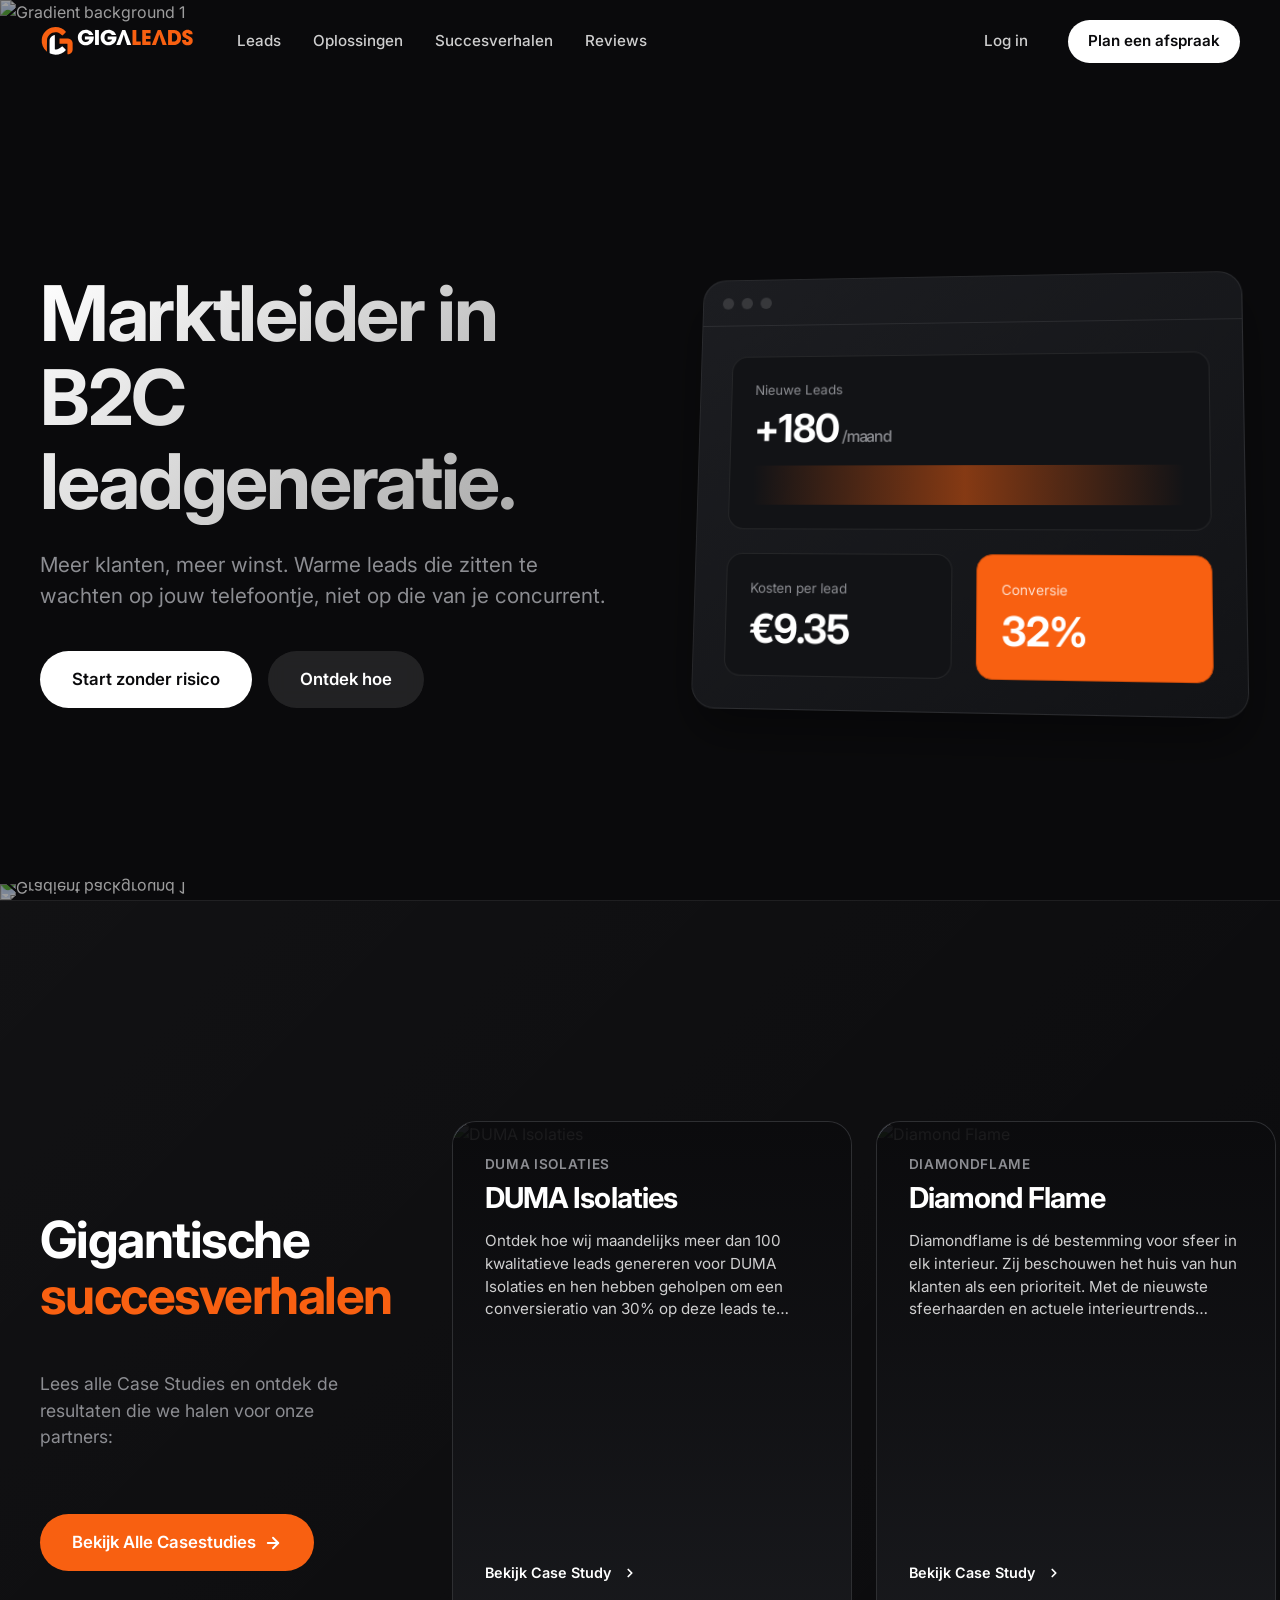
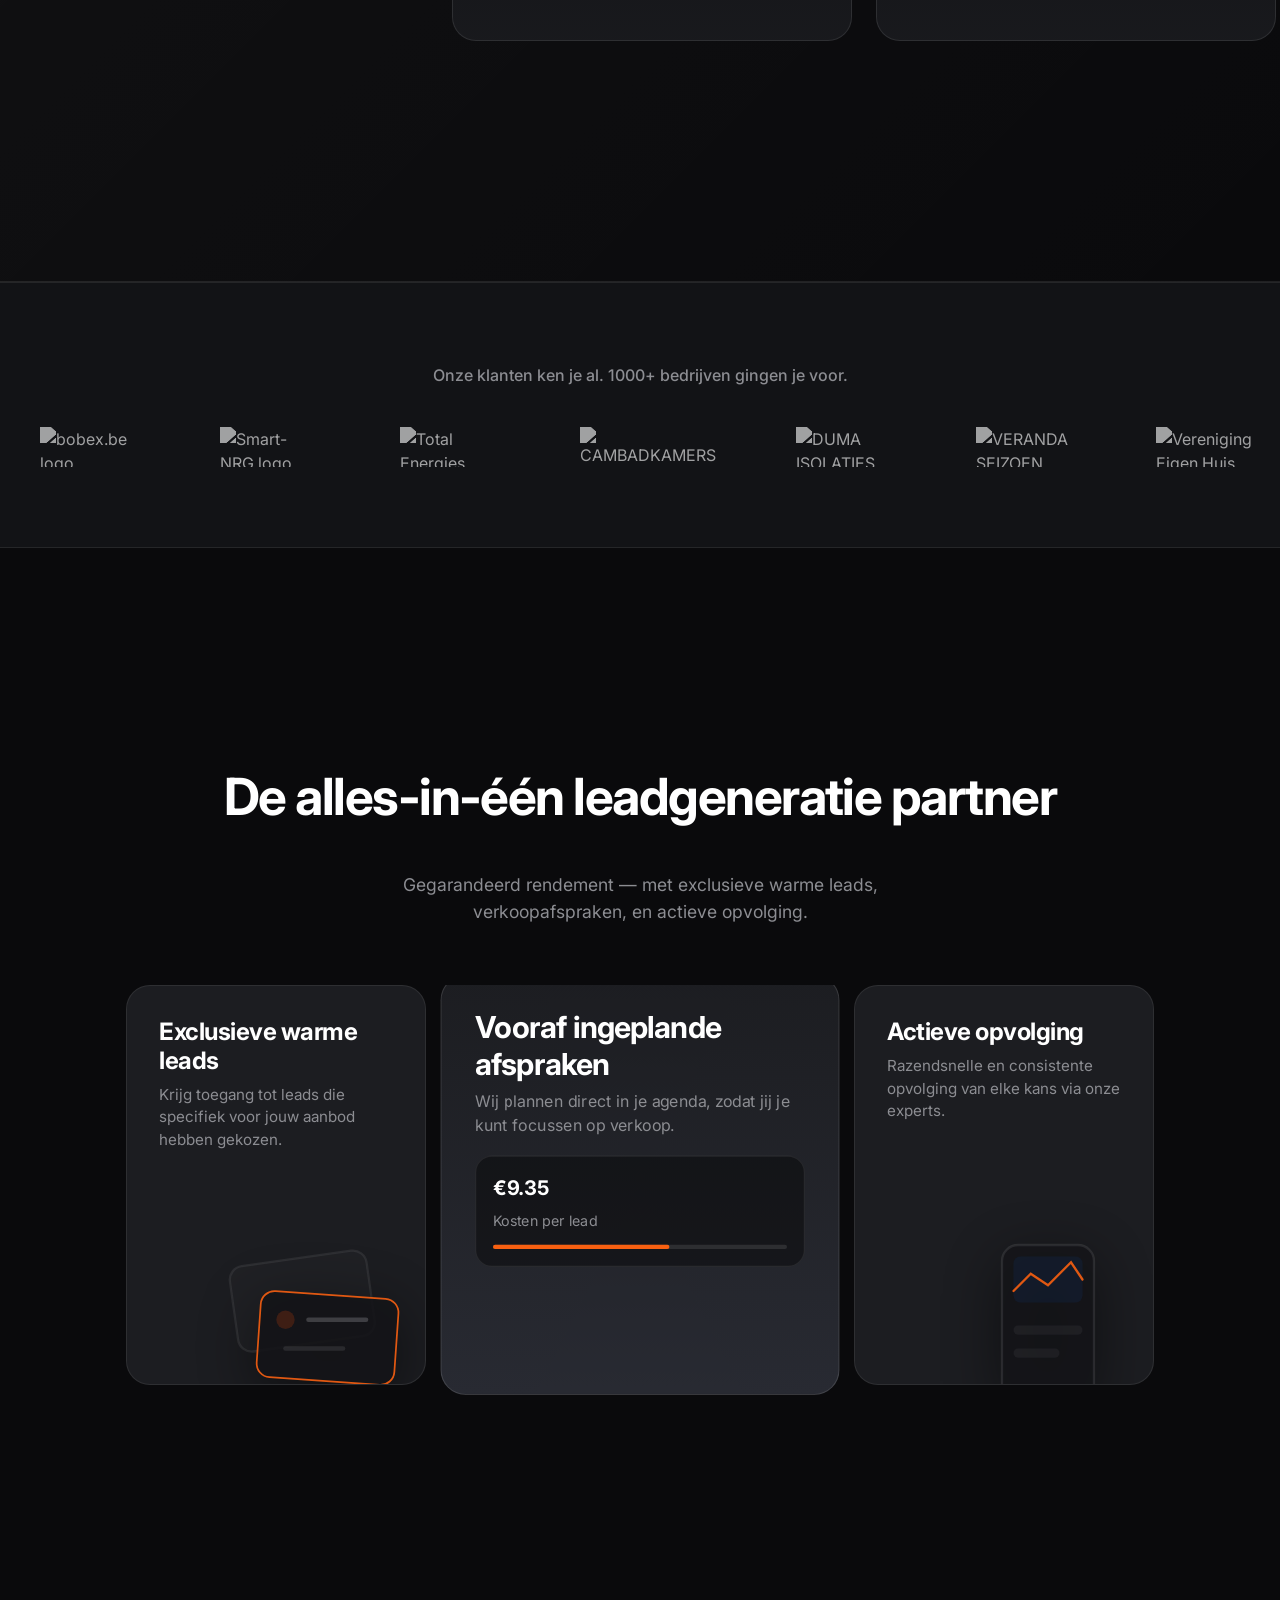
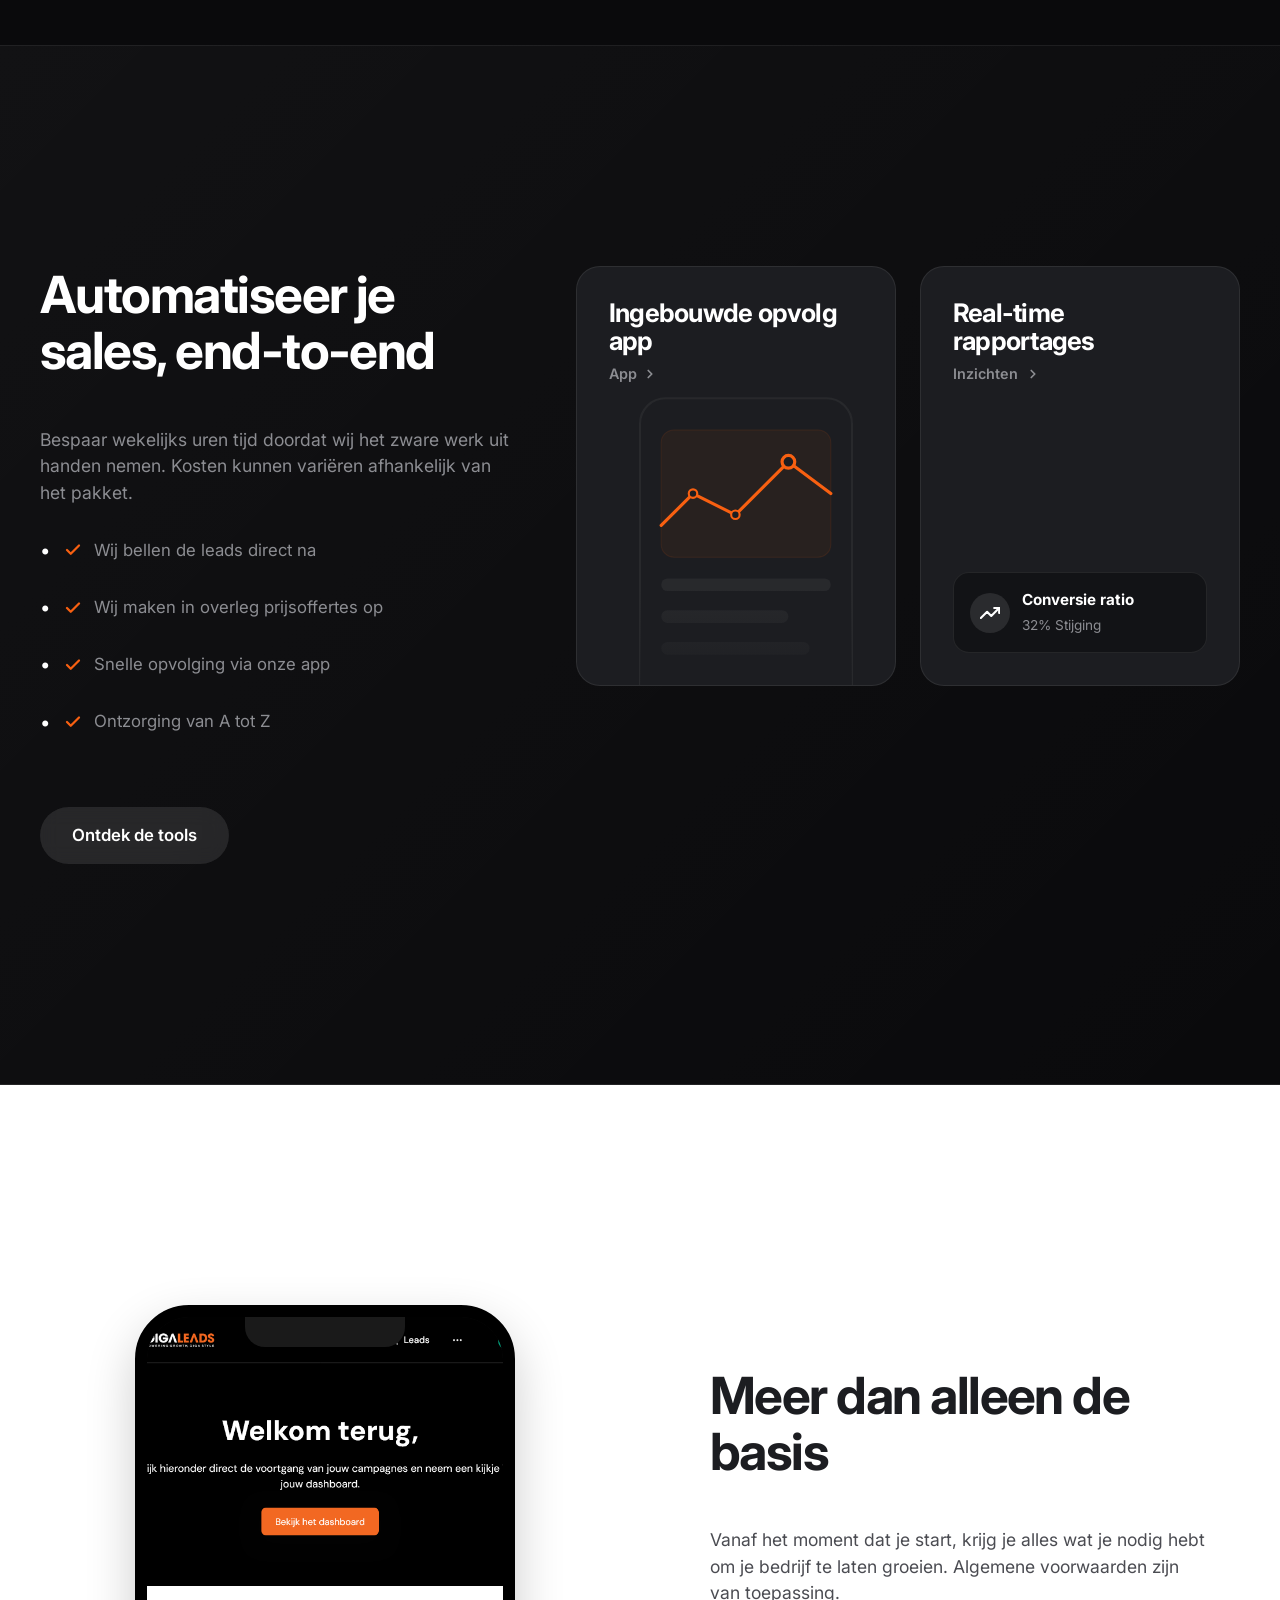
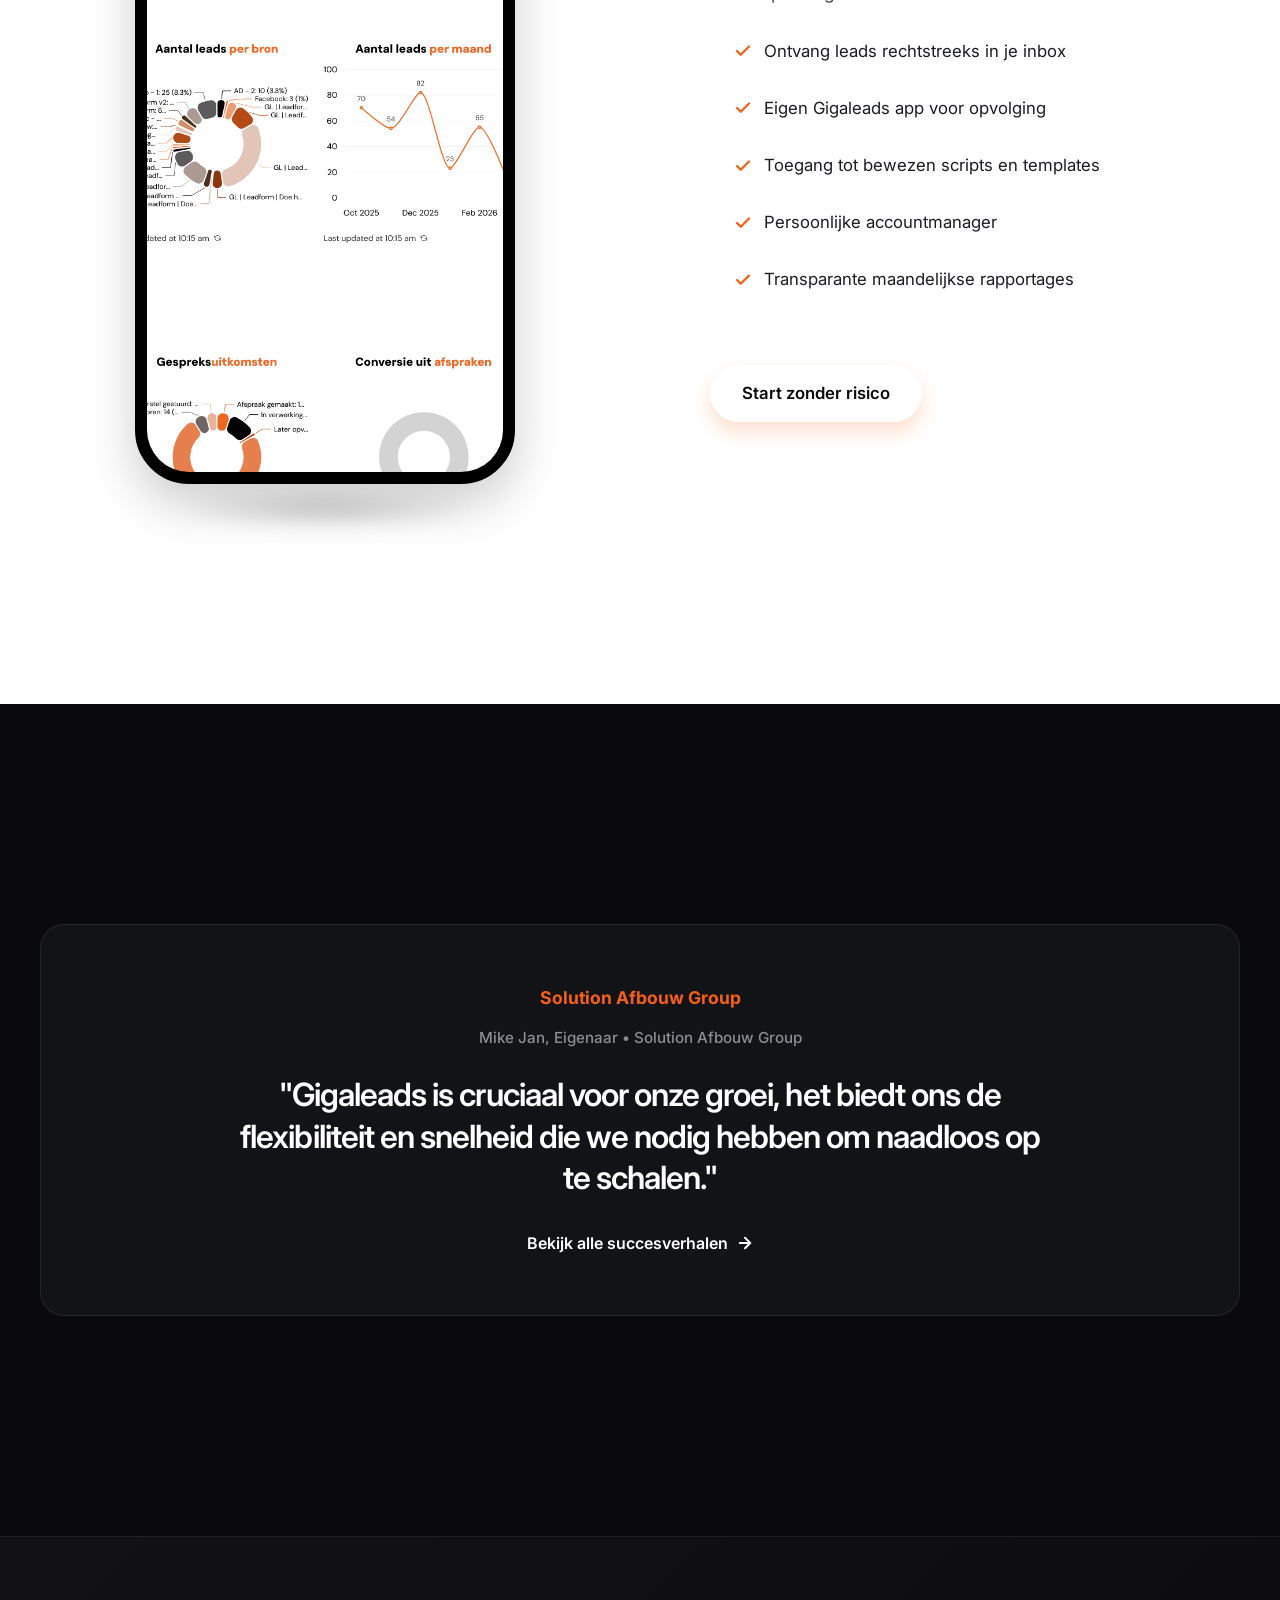
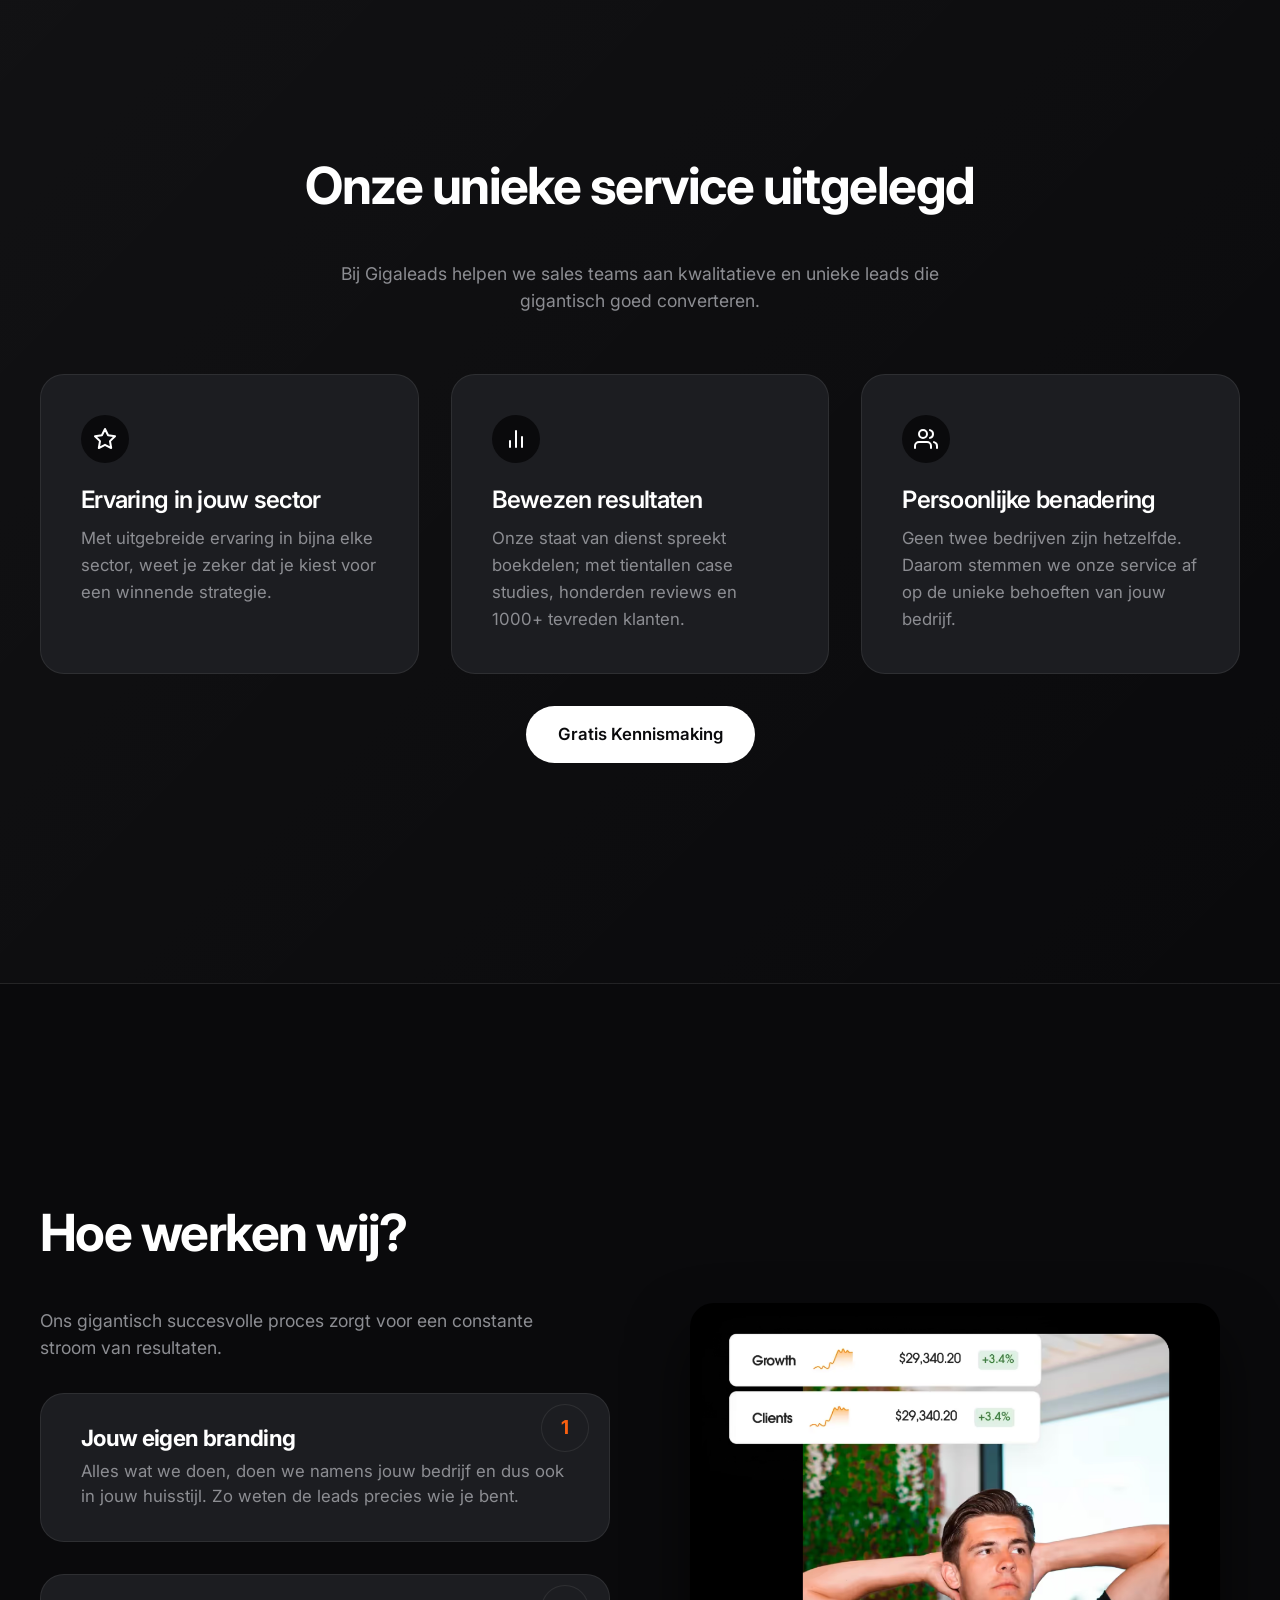
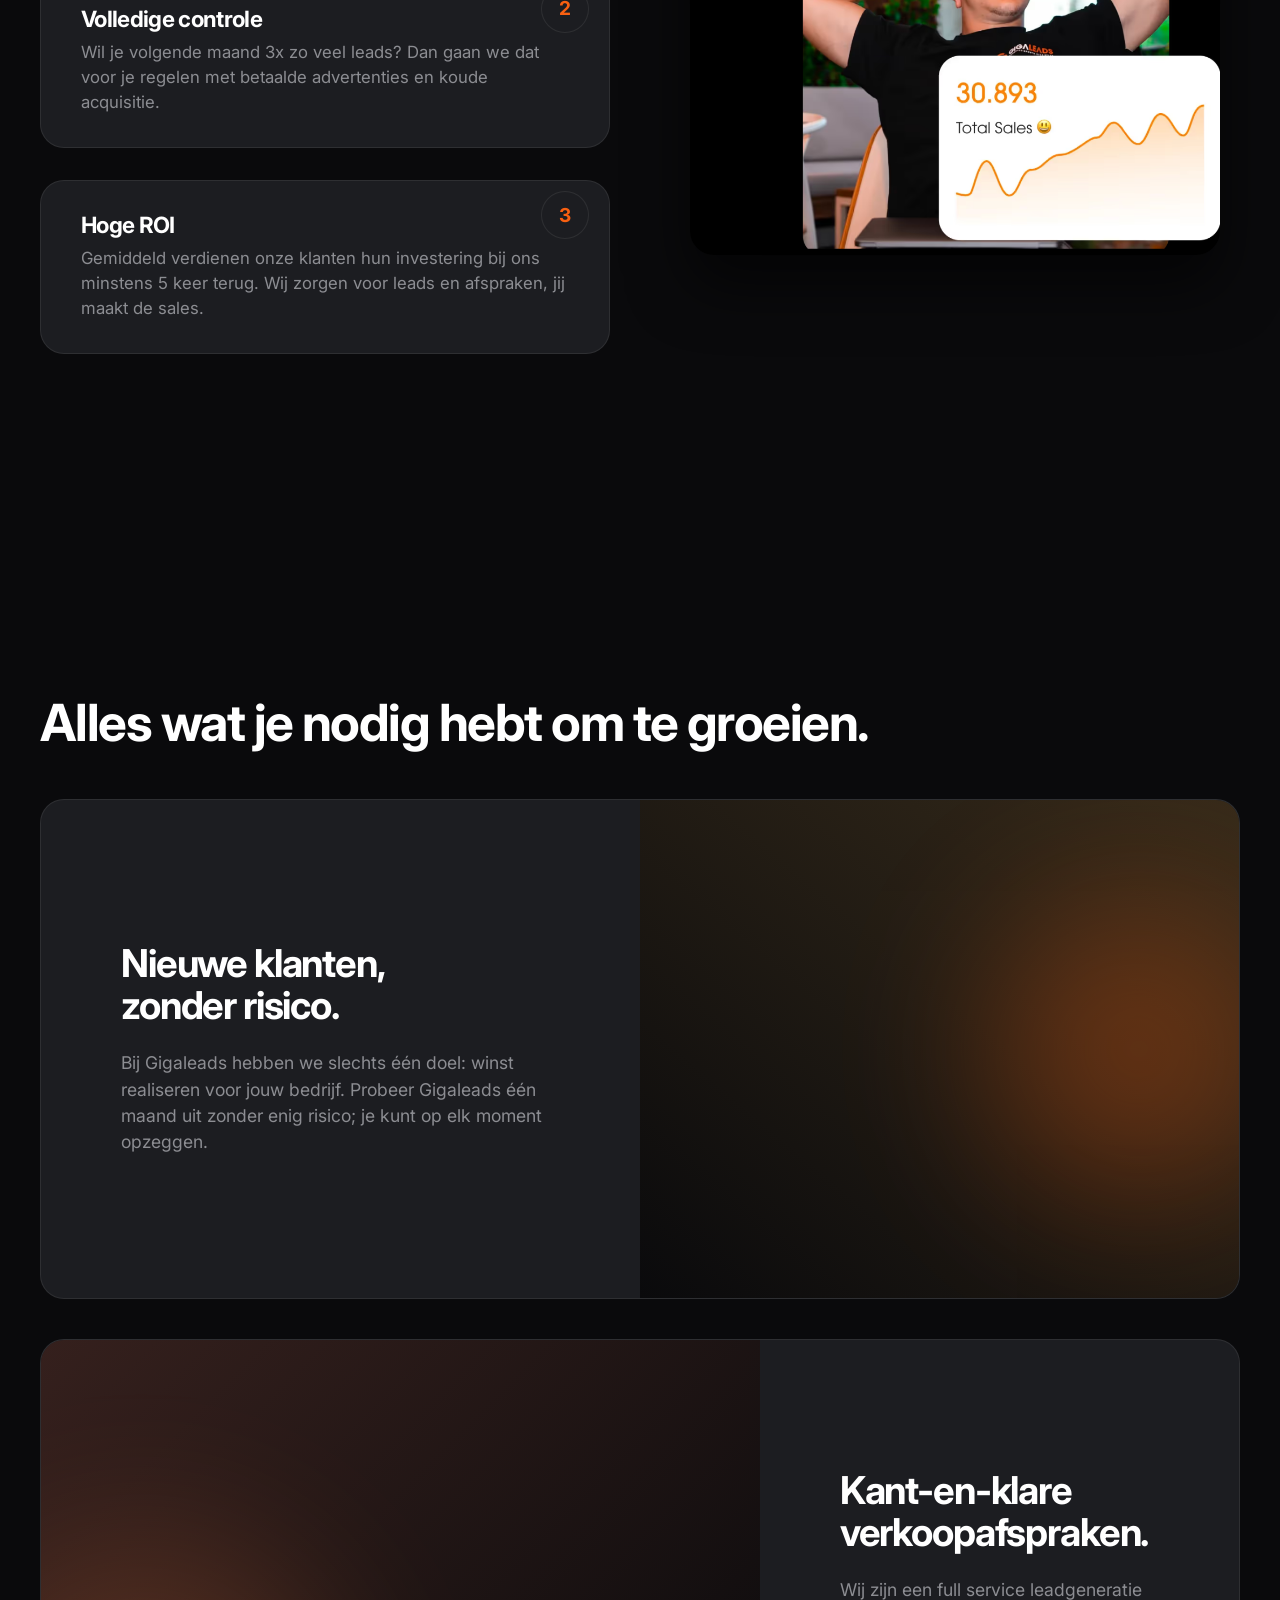
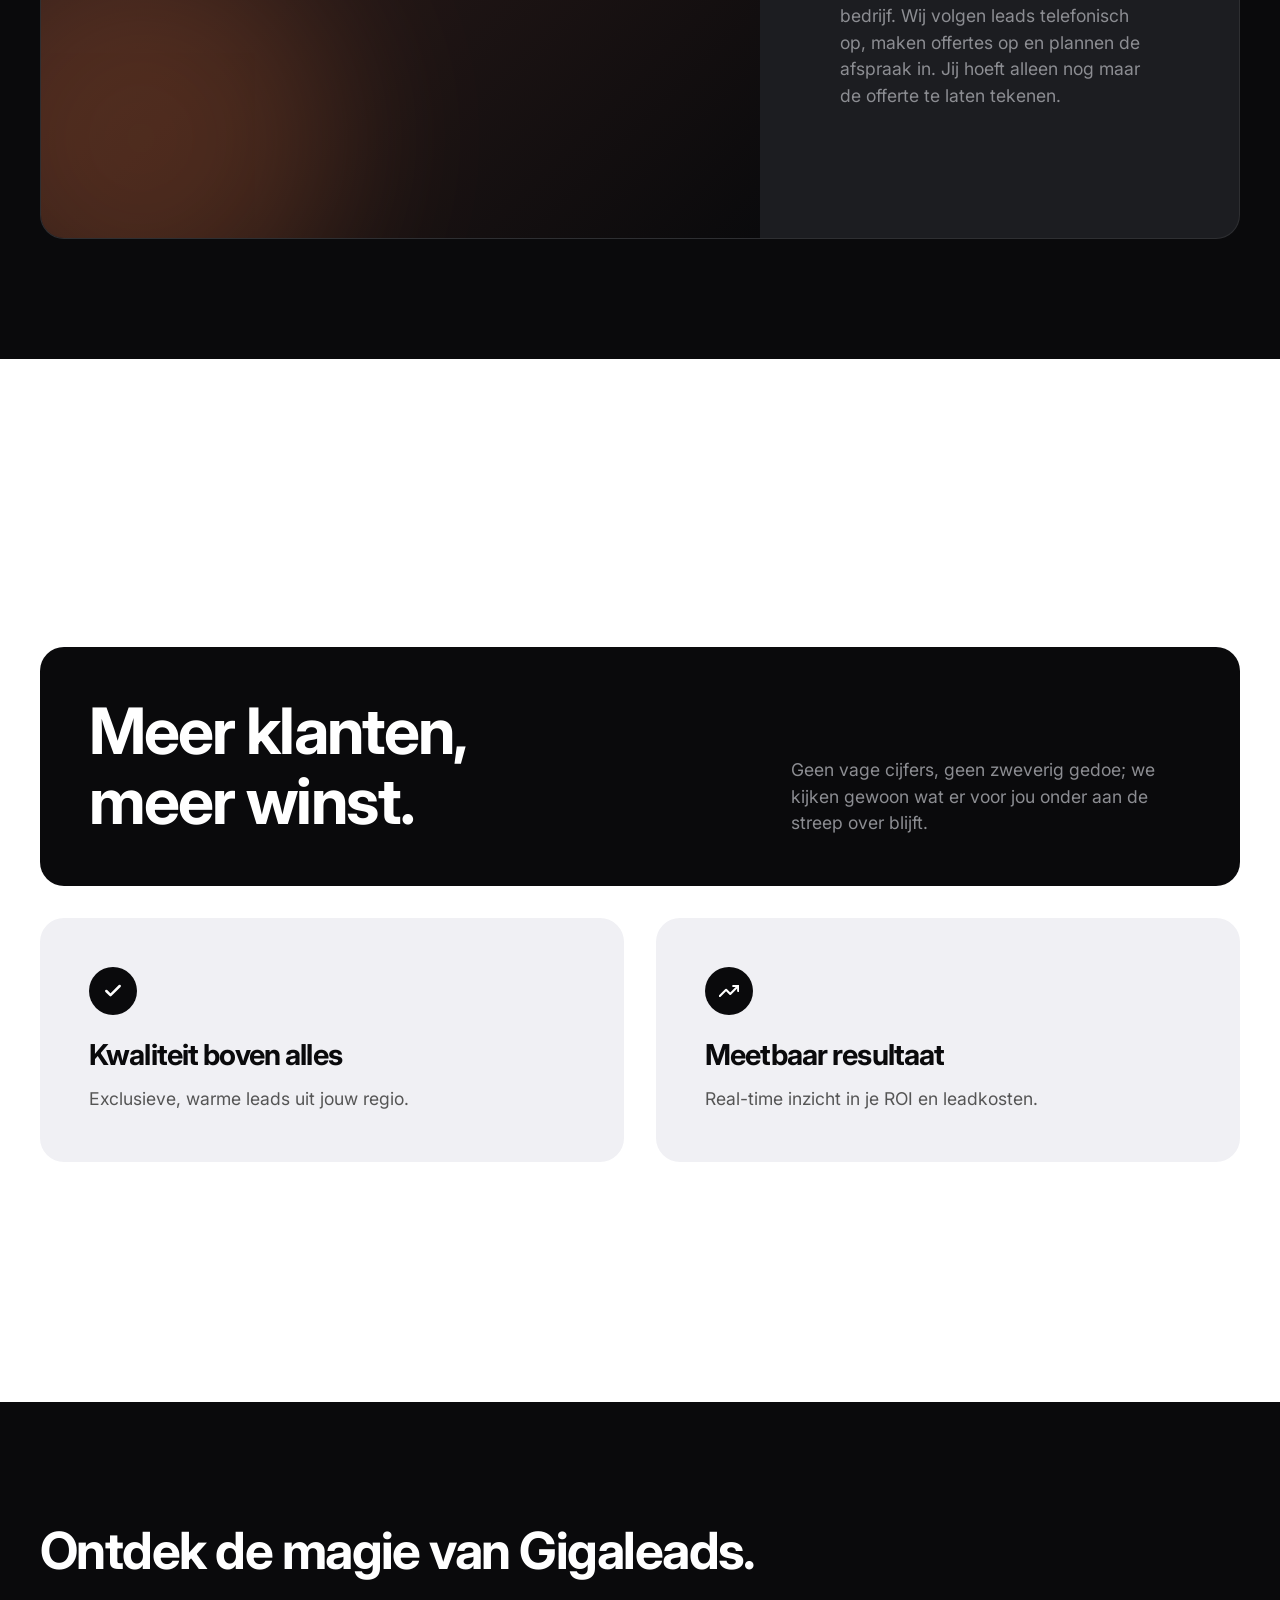
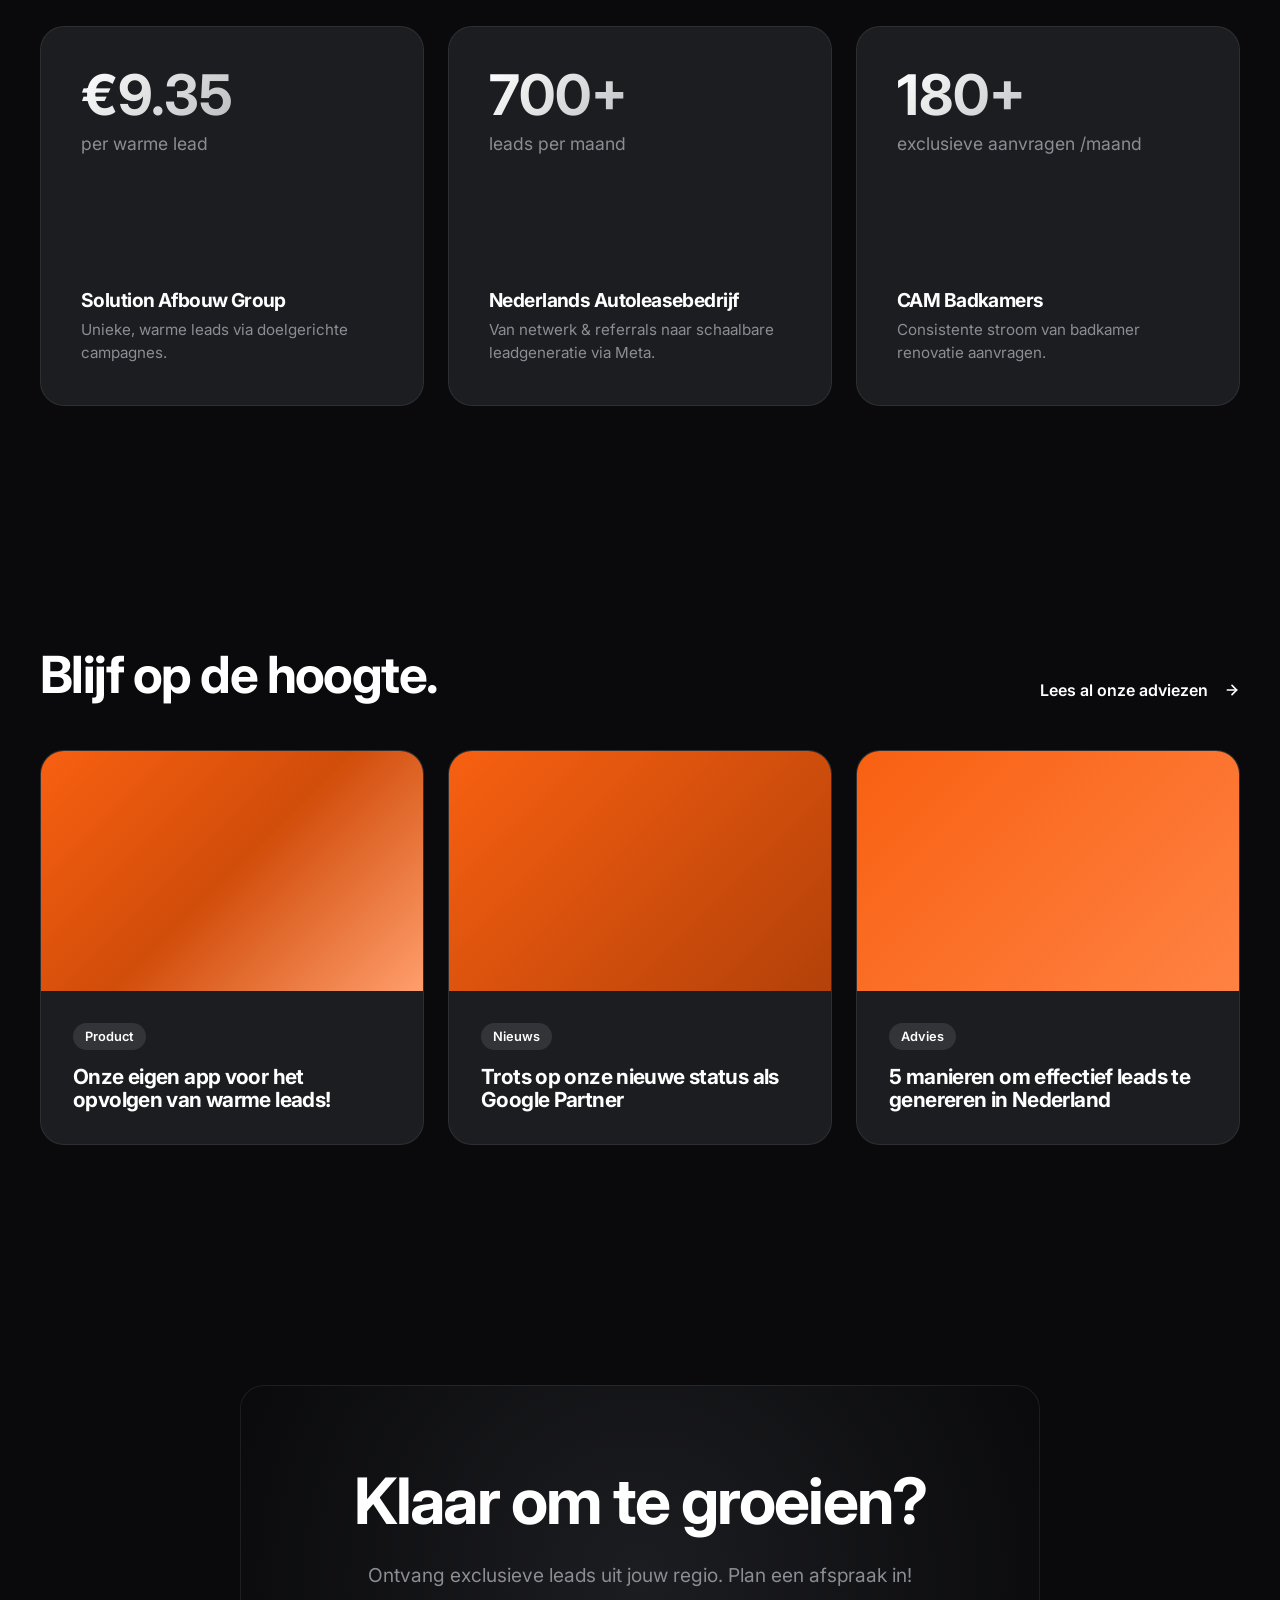
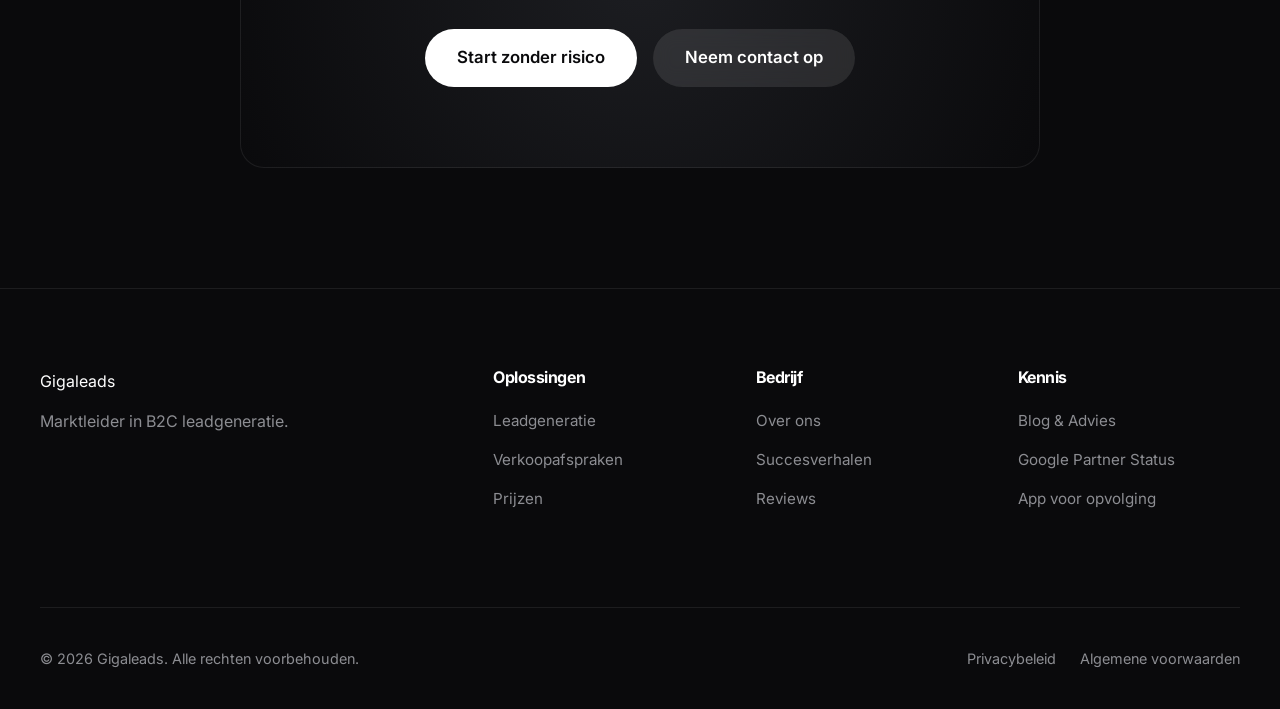
==== index.html @ 29ae0ac5 "initial" ====
<!DOCTYPE html>
<html lang="nl">

<head>
    <meta charset="UTF-8">
    <meta name="viewport" content="width=device-width, initial-scale=1.0">
    <title>Gigaleads | Marktleider in B2C leadgeneratie</title>
    <meta name="description"
        content="Gigaleads helpt bedrijven aan een consistente stroom van leads door bewezen advertentiestrategieën.">

    <!-- Google Fonts: Inter -->
    <link rel="preconnect" href="https://fonts.googleapis.com">
    <link rel="preconnect" href="https://fonts.gstatic.com" crossorigin>
    <link href="https://fonts.googleapis.com/css2?family=Inter:wght@400;500;600;700;800&display=swap" rel="stylesheet">

    <link rel="stylesheet" href="styles.css">
</head>

<body>

    <!-- Navigation -->
    <nav class="navbar">
        <div class="nav-container">
            <div class="nav-left">
                <a href="#" class="logo-link">
                    <svg class="nav-logo" version="1.2" xmlns="http://www.w3.org/2000/svg" viewBox="0 0 515 125">
                        <path class="a"
                            d="m85.7 32.6c-0.4 0.4-0.7 0.9-1.2 1.4q-5.2 5.4-10.5 10.7c-2.7-2.3-5-4.7-7.8-6.4-17.9-11.8-42.2 0.5-43.1 21.9-0.5 11.1-0.2 22.2-0.2 33.3 0 1.2 0 2.3 0 4.4-13.2-11.5-18.6-25-17.1-41.4 1.7-17.6 15.1-33.3 32.8-38.4 17.1-5 36.7 1 47.1 14.5z" />
                        <path class="b"
                            d="m48.8 42.7c0 15.8 0 31.3 0 46.8 6.7 2.3 15.7-1.4 24.4-9.8q6.1 6 12.3 12c-11.1 14.6-35 20.4-52 12.3-0.9-0.5-1.9-1.9-1.9-2.8-0.1-13.3-0.2-26.7 0-40 0.1-9.6 7.2-17.1 17.2-18.5z" />
                        <path class="a"
                            d="m102.7 59.1c-5.7-5.6-13.7-4.5-21-4.5h-9.1c-3.2-0.1 3.3 0 0.1 0h-7.5c-0.5 0-1 0.4-1 1v15.8 0.2c0.9 0.1 1.7 0.1 2.4 0.1 8.7 0 12.8 0 21.6 0.1q0.6 0 1.2 0.1c0.5 0 0.9 0.4 0.9 0.9q0 0.2 0 0.4c0 6.3 0 9.1 0 12.3v18.3 1.4c0 0.6 0.4 1 1 1 8.9 0 16.1-7.2 16.1-16.1v-18.1q0-0.1 0-0.1 0.1-0.3 0.1-0.6c0.2-4.5-1.6-9.1-4.8-12.2z" />
                        <path class="b"
                            d="m176.9 47.4c0.1 0.9 0.1 1.6 0.1 2.6 0 16.6-12.7 26.5-26.3 26.5-14.9 0-26.2-11.7-26.2-25.9 0-14.7 11.9-25.3 26.4-25.3 11.8 0 21.9 7.9 24.6 17.4h-14.1c-1.9-3.5-5.5-6.4-10.9-6.4-6.2 0-13.4 4.6-13.4 14.3 0 10.4 7.3 14.8 13.5 14.8 6.3 0 10.5-3.1 11.8-7.9h-14.7v-10.1z" />
                        <path class="b" d="m181.1 26.2h12.6v49.3h-12.6z" />
                        <path class="b"
                            d="m251.7 47.4c0.1 0.9 0.1 1.6 0.1 2.6 0 16.6-12.7 26.5-26.3 26.5-15 0-26.2-11.7-26.2-25.9 0-14.7 11.8-25.3 26.4-25.3 11.8 0 21.9 7.9 24.6 17.4h-14.1c-1.9-3.5-5.5-6.4-10.9-6.4-6.2 0-13.4 4.6-13.4 14.3 0 10.4 7.3 14.8 13.5 14.8 6.2 0 10.4-3.1 11.8-7.9h-14.7v-10.1z" />
                        <path class="b"
                            d="m280.5 26.2h-9.9l-19.8 49.3h13.5l1.4-3.8 5.4-15.7 4.4-14.5h0.2l4.2 14v0.2l5.6 16.9 0.1 0.4 0.8 2.5h13.7z" />
                        <path class="a" d="m304.3 26.2h12.6v38.2h14.6v11.1h-27.2z" />
                        <path class="a" d="m336.4 26.2h27.4v11h-15.3v7.7h14.8v11.1h-14.8v8.4h15.3v11.1h-27.4z" />
                        <path class="a"
                            d="m397.4 26.2h-9.9l-19.8 49.3h13.5l1.3-3.6 5.3-15.3 4.5-15.1h0.2l4.2 13.7v0.2l5.5 16.8 1.1 3.3h13.7z" />
                        <path fill-rule="evenodd" class="a"
                            d="m421.4 26.2h16.3c5.5 0 15.4 0 21.8 9.2 3.4 4.6 4.5 9.9 4.5 15.3 0 13.4-6.7 24.8-25.4 24.8h-17.2zm12.6 38.2h5.4c9.4 0 12-6.5 12-13.5 0-2.8-0.6-6.3-2.4-9.1-1.5-2.2-4-4.6-9.6-4.6h-5.4c0 0 0 27.2 0 27.2z" />
                        <path class="a"
                            d="m489.6 40.6c-0.3-1.7-0.7-4.8-4.6-4.8-2.2 0-4.3 1.5-4.3 3.8 0 3 1.3 3.6 10.2 7.6 9.2 4.1 11.5 8.3 11.5 14.1 0 7.2-4.1 15.1-17.2 15.1-14.2 0-17.7-9.3-17.7-15.7v-1.6h12.5c0 5.8 3.5 6.8 5.1 6.8 3 0 4.8-2.5 4.8-4.8 0-3.2-2.1-4-9.7-7.2-3.4-1.4-12-4.9-12-14.1 0-9.3 9-14.6 17.2-14.6 4.9 0 10.2 1.9 13.4 5.6 2.9 3.6 3.1 7 3.2 9.8z" />
                    </svg>
                </a>
                <div class="nav-links">
                    <a href="#leads">Leads</a>
                    <a href="#features">Oplossingen</a>
                    <a href="#cases">Succesverhalen</a>
                    <a href="#reviews">Reviews</a>
                </div>
            </div>
            <div class="nav-right">
                <a href="#" class="nav-link hidden-mobile">Log in</a>
                <a href="#" class="btn btn-primary">Plan een afspraak</a>
            </div>
        </div>
    </nav>

    <!-- Hero Section -->
    <header class="hero main-hero">
        <div class="hero-bg-wrapper">
            <img src="https://cdn.prod.website-files.com/66717cfe87eb0d5d7588fb9b/66717cfe87eb0d5d7588fc5f_Gradient%20Wallpapers.svg"
                loading="lazy" alt="Gradient background 1" class="hero_bg1">
            <img src="https://cdn.prod.website-files.com/66717cfe87eb0d5d7588fb9b/66717cfe87eb0d5d7588fc6b_Ellipse%20609.svg"
                loading="lazy" alt="Orange ellipse shadow icon" class="hero_bg2">
        </div>
        <div class="hero-bg-wrapper mirrored">
            <img src="https://cdn.prod.website-files.com/66717cfe87eb0d5d7588fb9b/66717cfe87eb0d5d7588fc5f_Gradient%20Wallpapers.svg"
                loading="lazy" alt="Gradient background 1" class="hero_bg1">
            <img src="https://cdn.prod.website-files.com/66717cfe87eb0d5d7588fb9b/66717cfe87eb0d5d7588fc6b_Ellipse%20609.svg"
                loading="lazy" alt="Orange ellipse shadow icon" class="hero_bg2">
        </div>
        <div class="hero-container">
            <div class="hero-content">
                <h1 class="hero-title">Marktleider in <br>B2C leadgeneratie.</h1>
                <p class="hero-subtitle">Meer klanten, meer winst. Warme leads die zitten te wachten op jouw
                    telefoontje, niet op die van je concurrent.</p>
                <div class="hero-cta-group">
                    <a href="#" class="btn btn-primary btn-large">Start zonder risico</a>
                    <a href="#" class="btn btn-secondary btn-large">Ontdek hoe</a>
                </div>
            </div>
            <div class="hero-visual">
                <!-- Abstract Dashboard Visual mimicking Revolut -->
                <div class="dashboard-mockup">
                    <div class="mockup-header">
                        <div class="mockup-dot"></div>
                        <div class="mockup-dot"></div>
                        <div class="mockup-dot"></div>
                    </div>
                    <div class="mockup-body">
                        <div class="mockup-card balance-card">
                            <span class="card-label">Nieuwe Leads</span>
                            <h2 class="card-value">+180<span class="value-sub"> /maand</span></h2>
                            <div class="chart-line"></div>
                        </div>
                        <div class="mockup-grid">
                            <div class="mockup-card mini-card">
                                <span class="card-label">Kosten per lead</span>
                                <h3 class="card-value">€9.35</h3>
                            </div>
                            <div class="mockup-card mini-card highlight">
                                <span class="card-label">Conversie</span>
                                <h3 class="card-value">32%</h3>
                            </div>
                        </div>
                    </div>
                </div>
            </div>
        </div>
    </header>

    <!-- Gigantische succesverhalen Section -->
    <section class="success-stories section-spacing gradient-bg">
        <div class="section-container split-layout align-center">
            <div class="split-left">
                <h2 class="section-title">Gigantische<br><span class="highlight-orange">succesverhalen</span></h2>
                <p class="section-body">Lees alle Case Studies en ontdek de resultaten die we halen voor onze partners:
                </p>
                <a href="#" class="btn btn-primary btn-large mt-4"
                    style="background-color: #f86011; color: #fff; border: none; display: inline-flex; align-items: center; gap: 8px;">Bekijk
                    Alle Casestudies <svg width="18" height="18" viewBox="0 0 24 24" fill="none" stroke="currentColor"
                        stroke-width="2.5" stroke-linecap="round" stroke-linejoin="round">
                        <line x1="5" y1="12" x2="19" y2="12"></line>
                        <polyline points="12 5 19 12 12 19"></polyline>
                    </svg></a>
            </div>
            <div class="split-right carousel-side">
                <div class="carousel-track side-track" style="padding-bottom: 20px;">
                    <!-- Card 1 -->
                    <div class="case-study-card">
                        <img class="img-cover"
                            src="https://cdn.prod.website-files.com/66717cfe87eb0d5d7588fbc3/670f30894bb2a4196dc69040_Duma%20Isolaties%20%20Gigaleads%20Thumbnail.avif"
                            alt="DUMA Isolaties">
                        <div class="case-study-content">
                            <div class="case-subtitle">DUMA Isolaties</div>
                            <h3>DUMA Isolaties</h3>
                            <p>Ontdek hoe wij maandelijks meer dan 100 kwalitatieve leads genereren voor DUMA Isolaties
                                en hen hebben geholpen om een conversieratio van 30% op deze leads te behalen.</p>
                            <a href="#" class="card-link">Bekijk Case Study <svg width="14" height="14"
                                    viewBox="0 0 24 24" fill="none" stroke="currentColor" stroke-width="3"
                                    stroke-linecap="round" stroke-linejoin="round"
                                    style="margin-left: 4px; vertical-align: middle;">
                                    <polyline points="9 18 15 12 9 6"></polyline>
                                </svg></a>
                        </div>
                    </div>
                    <!-- Card 2 -->
                    <div class="case-study-card">
                        <img class="img-cover"
                            src="https://cdn.prod.website-files.com/66717cfe87eb0d5d7588fbc3/670f2bbcfad2b4c413874226_Diamondflame%20%20Gigaleads%20Thumbnail.avif"
                            alt="Diamond Flame">
                        <div class="case-study-content">
                            <div class="case-subtitle">Diamondflame</div>
                            <h3>Diamond Flame</h3>
                            <p>Diamondflame is dé bestemming voor sfeer in elk interieur. Zij beschouwen het huis van
                                hun klanten als een prioriteit. Met de nieuwste sfeerhaarden en actuele interieurtrends
                                bieden ze een compleet aanbod.</p>
                            <a href="#" class="card-link">Bekijk Case Study <svg width="14" height="14"
                                    viewBox="0 0 24 24" fill="none" stroke="currentColor" stroke-width="3"
                                    stroke-linecap="round" stroke-linejoin="round"
                                    style="margin-left: 4px; vertical-align: middle;">
                                    <polyline points="9 18 15 12 9 6"></polyline>
                                </svg></a>
                        </div>
                    </div>
                    <!-- Card 3 -->
                    <div class="case-study-card">
                        <img class="img-cover"
                            src="https://cdn.prod.website-files.com/66717cfe87eb0d5d7588fbc3/670f2a6aab9b61a8b05d5ddd_Shutterkoning%20%20Gigaleads%20Thumbnail.avif"
                            alt="Shutterkoning">
                        <div class="case-study-content">
                            <div class="case-subtitle">Shutterkoning</div>
                            <h3>Shutterkoning</h3>
                            <p>Shutterkoning is een Nederlands & Belgisch bedrijf dat zicht specialiseert op het maken
                                van kwalitatieve, op-maat gemaakte houten shutters en jaloezieën.</p>
                            <a href="#" class="card-link">Bekijk Case Study <svg width="14" height="14"
                                    viewBox="0 0 24 24" fill="none" stroke="currentColor" stroke-width="3"
                                    stroke-linecap="round" stroke-linejoin="round"
                                    style="margin-left: 4px; vertical-align: middle;">
                                    <polyline points="9 18 15 12 9 6"></polyline>
                                </svg></a>
                        </div>
                    </div>
                </div>
            </div>
        </div>
    </section>

    <!-- Logo Ticker (Social Proof) -->
    <section class="ticker-section">
        <p class="ticker-title">Onze klanten ken je al. 1000+ bedrijven gingen je voor.</p>
        <div class="ticker-wrapper">
            <div class="ticker-track">
                <div class="ticker-item"><img src="https://www.gigaleads.nl/wp-content/uploads/2025/01/bobex.webp"
                        alt="bobex.be logo"></div>
                <div class="ticker-item"><img
                        src="https://www.gigaleads.nl/wp-content/uploads/2024/12/smart-nrg-logo.webp"
                        alt="Smart-NRG logo"></div>
                <div class="ticker-item"><img
                        src="https://www.gigaleads.nl/wp-content/uploads/2025/01/total_energies.webp"
                        alt="Total Energies logo"></div>
                <div class="ticker-item"><img
                        src="https://www.gigaleads.nl/wp-content/uploads/2025/06/Logo-CAM-Badkamers-fullblack-2048x819-1-1024x410-1.webp"
                        alt="CAMBADKAMERS logo"></div>
                <div class="ticker-item"><img src="https://www.gigaleads.nl/wp-content/uploads/2024/04/logo-1.webp"
                        alt="DUMA ISOLATIES logo"></div>
                <div class="ticker-item"><img
                        src="https://www.gigaleads.nl/wp-content/uploads/2025/01/verandaseizoen.webp"
                        alt="VERANDA SEIZOEN logo"></div>
                <div class="ticker-item"><img src="https://www.gigaleads.nl/wp-content/uploads/2025/01/eigen_huis.webp"
                        alt="Vereniging Eigen Huis logo"></div>
                <div class="ticker-item"><img
                        src="https://www.gigaleads.nl/wp-content/uploads/2025/04/solarfeed-leads.webp"
                        alt="SOLAR FEED logo"></div>
                <div class="ticker-item"><img
                        src="https://www.gigaleads.nl/wp-content/uploads/2025/01/duurzame-jongens-leads.webp"
                        alt="DE DUURZAME JONGENS logo"></div>
                <div class="ticker-item"><img
                        src="https://www.gigaleads.nl/wp-content/uploads/2025/04/theenergycombination-leads.webp"
                        alt="TEC logo"></div>
                <div class="ticker-item"><img src="https://www.gigaleads.nl/wp-content/uploads/2025/01/warmteshop.webp"
                        alt="Warmteshop logo"></div>
                <div class="ticker-item"><img src="https://www.gigaleads.nl/wp-content/uploads/2025/01/wetaxus.webp"
                        alt="Wetaxus logo"></div>
                <div class="ticker-item"><img
                        src="https://www.gigaleads.nl/wp-content/uploads/2025/04/dakisoleren-leads.webp"
                        alt="DAKISOLEREN.NL logo"></div>
                <div class="ticker-item"><img
                        src="https://www.gigaleads.nl/wp-content/uploads/2025/04/trustautolease-leads.webp"
                        alt="Trustautolease logo"></div>
                <div class="ticker-item"><img src="https://www.gigaleads.nl/wp-content/uploads/2025/01/alarm-leads.webp"
                        alt="ALARM.COM logo"></div>
                <!-- Duplicate for infinite scroll -->
                <div class="ticker-item"><img src="https://www.gigaleads.nl/wp-content/uploads/2025/01/bobex.webp"
                        alt="bobex.be logo"></div>
                <div class="ticker-item"><img
                        src="https://www.gigaleads.nl/wp-content/uploads/2024/12/smart-nrg-logo.webp"
                        alt="Smart-NRG logo"></div>
                <div class="ticker-item"><img
                        src="https://www.gigaleads.nl/wp-content/uploads/2025/01/total_energies.webp"
                        alt="Total Energies logo"></div>
                <div class="ticker-item"><img
                        src="https://www.gigaleads.nl/wp-content/uploads/2025/06/Logo-CAM-Badkamers-fullblack-2048x819-1-1024x410-1.webp"
                        alt="CAMBADKAMERS logo"></div>
                <div class="ticker-item"><img src="https://www.gigaleads.nl/wp-content/uploads/2024/04/logo-1.webp"
                        alt="DUMA ISOLATIES logo"></div>
                <div class="ticker-item"><img
                        src="https://www.gigaleads.nl/wp-content/uploads/2025/01/verandaseizoen.webp"
                        alt="VERANDA SEIZOEN logo"></div>
                <div class="ticker-item"><img src="https://www.gigaleads.nl/wp-content/uploads/2025/01/eigen_huis.webp"
                        alt="Vereniging Eigen Huis logo"></div>
                <div class="ticker-item"><img
                        src="https://www.gigaleads.nl/wp-content/uploads/2025/04/solarfeed-leads.webp"
                        alt="SOLAR FEED logo"></div>
                <div class="ticker-item"><img
                        src="https://www.gigaleads.nl/wp-content/uploads/2025/01/duurzame-jongens-leads.webp"
                        alt="DE DUURZAME JONGENS logo"></div>
                <div class="ticker-item"><img
                        src="https://www.gigaleads.nl/wp-content/uploads/2025/04/theenergycombination-leads.webp"
                        alt="TEC logo"></div>
                <div class="ticker-item"><img src="https://www.gigaleads.nl/wp-content/uploads/2025/01/warmteshop.webp"
                        alt="Warmteshop logo"></div>
                <div class="ticker-item"><img src="https://www.gigaleads.nl/wp-content/uploads/2025/01/wetaxus.webp"
                        alt="Wetaxus logo"></div>
                <div class="ticker-item"><img
                        src="https://www.gigaleads.nl/wp-content/uploads/2025/04/dakisoleren-leads.webp"
                        alt="DAKISOLEREN.NL logo"></div>
                <div class="ticker-item"><img
                        src="https://www.gigaleads.nl/wp-content/uploads/2025/04/trustautolease-leads.webp"
                        alt="Trustautolease logo"></div>
                <div class="ticker-item"><img src="https://www.gigaleads.nl/wp-content/uploads/2025/01/alarm-leads.webp"
                        alt="ALARM.COM logo"></div>
            </div>
        </div>
    </section>
    <!-- 1. The all-in-one business account -->
    <section class="all-in-one section-spacing">
        <div class="section-container">
            <h2 class="section-title text-center">De alles-in-één leadgeneratie partner</h2>
            <p class="section-subtitle text-center desktop-only">Gegarandeerd rendement — met exclusieve warme leads,
                verkoopafspraken, en actieve opvolging.</p>

            <div class="carousel-container">
                <div class="carousel-track">
                    <div class="carousel-card">
                        <div class="card-text">
                            <h3>Exclusieve warme leads</h3>
                            <p class="card-desc mt-2">Krijg toegang tot leads die specifiek voor jouw aanbod hebben
                                gekozen.</p>
                        </div>
                        <svg class="card-svg" viewBox="0 0 200 150" fill="none" xmlns="http://www.w3.org/2000/svg">
                            <rect x="20" y="40" width="120" height="75" rx="12" fill="rgba(255,255,255,0.02)"
                                stroke="rgba(255,255,255,0.08)" stroke-width="2" transform="rotate(-8 20 40)" />
                            <rect x="50" y="60" width="120" height="75" rx="12" fill="rgba(20,20,25,0.9)"
                                stroke="#f86011" stroke-width="1.5" transform="rotate(4 60 50)" />
                            <circle cx="70" cy="85" r="8" fill="rgba(255,77,0,0.2)" />
                            <path d="M90 85 H 140" stroke="rgba(255,255,255,0.2)" stroke-width="4"
                                stroke-linecap="round" />
                            <path d="M70 110 H 120" stroke="rgba(255,255,255,0.1)" stroke-width="4"
                                stroke-linecap="round" />
                        </svg>
                    </div>
                    <div class="carousel-card active-card">
                        <div class="card-text">
                            <h3>Vooraf ingeplande afspraken</h3>
                            <p class="card-desc mt-2">Wij plannen direct in je agenda, zodat jij je kunt focussen op
                                verkoop.</p>
                            <div class="card-mini-stat">
                                <span class="stat-val">€9.35</span>
                                <span class="stat-lbl">Kosten per lead</span>
                                <div class="progress-bar">
                                    <div class="progress-fill"></div>
                                </div>
                            </div>
                        </div>
                    </div>
                    <div class="carousel-card">
                        <div class="card-text">
                            <h3>Actieve opvolging</h3>
                            <p class="card-desc mt-2">Razendsnelle en consistente opvolging van elke kans via onze
                                experts.</p>
                        </div>
                        <svg class="card-svg" viewBox="0 0 200 150" fill="none" xmlns="http://www.w3.org/2000/svg">
                            <rect x="60" y="20" width="80" height="150" rx="14" fill="rgba(20,20,25,0.85)"
                                stroke="rgba(255,255,255,0.1)" stroke-width="2" />
                            <rect x="70" y="30" width="60" height="40" rx="6" fill="rgba(0,102,255,0.08)" />
                            <path d="M70 60 L 85 45 L 100 55 L 120 35 L 130 50" stroke="#f86011" stroke-width="2"
                                stroke-linecap="round" />
                            <rect x="70" y="90" width="60" height="8" rx="4" fill="rgba(255,255,255,0.05)" />
                            <rect x="70" y="110" width="40" height="8" rx="4" fill="rgba(255,255,255,0.05)" />
                        </svg>
                    </div>
                </div>
            </div>
        </div>
    </section>

    <!-- 2. Automate your spend, end-to-end -->
    <section class="automate-spend section-spacing gradient-bg">
        <div class="section-container split-layout">
            <div class="split-left">
                <h2 class="section-title">Automatiseer je sales, end-to-end</h2>
                <p class="section-body">Bespaar wekelijks uren tijd doordat wij het zware werk uit handen nemen. Kosten
                    kunnen variëren afhankelijk van het pakket.</p>
                <ul class="revolut-list">
                    <li><svg width="18" height="18" viewBox="0 0 24 24" fill="none" stroke="#f86011" stroke-width="3"
                            stroke-linecap="round" stroke-linejoin="round">
                            <polyline points="20 6 9 17 4 12"></polyline>
                        </svg> Wij bellen de leads direct na</li>
                    <li><svg width="18" height="18" viewBox="0 0 24 24" fill="none" stroke="#f86011" stroke-width="3"
                            stroke-linecap="round" stroke-linejoin="round">
                            <polyline points="20 6 9 17 4 12"></polyline>
                        </svg> Wij maken in overleg prijsoffertes op</li>
                    <li><svg width="18" height="18" viewBox="0 0 24 24" fill="none" stroke="#f86011" stroke-width="3"
                            stroke-linecap="round" stroke-linejoin="round">
                            <polyline points="20 6 9 17 4 12"></polyline>
                        </svg> Snelle opvolging via onze app</li>
                    <li><svg width="18" height="18" viewBox="0 0 24 24" fill="none" stroke="#f86011" stroke-width="3"
                            stroke-linecap="round" stroke-linejoin="round">
                            <polyline points="20 6 9 17 4 12"></polyline>
                        </svg> Ontzorging van A tot Z</li>
                </ul>
                <a href="#" class="btn btn-secondary btn-large mt-4">Ontdek de tools</a>
            </div>
            <div class="split-right carousel-side">
                <div class="carousel-track side-track">
                    <div class="side-card">
                        <h3>Ingebouwde opvolg app</h3>
                        <span class="card-link" style="display: inline-flex; align-items: center; gap: 6px;">App <svg
                                width="14" height="14" viewBox="0 0 24 24" fill="none" stroke="currentColor"
                                stroke-width="3" stroke-linecap="round" stroke-linejoin="round">
                                <polyline points="9 18 15 12 9 6"></polyline>
                            </svg></span>
                        <svg class="card-full-svg" viewBox="0 0 300 300" fill="none" xmlns="http://www.w3.org/2000/svg">
                            <rect x="50" y="20" width="200" height="350" rx="24" fill="var(--bg-card)"
                                stroke="rgba(255,255,255,0.05)" stroke-width="2" />
                            <rect x="70" y="50" width="160" height="120" rx="12" fill="rgba(248,96,17,0.05)"
                                stroke="rgba(248,96,17,0.1)" stroke-width="1" />
                            <path d="M70 140 L 100 110 L 140 130 L 190 80 L 230 110" stroke="#f86011" stroke-width="3"
                                stroke-linecap="round" />
                            <circle cx="190" cy="80" r="6" fill="#1c1d21" stroke="#f86011" stroke-width="3" />
                            <circle cx="100" cy="110" r="4" fill="#1c1d21" stroke="#f86011" stroke-width="2" />
                            <circle cx="140" cy="130" r="4" fill="#1c1d21" stroke="#f86011" stroke-width="2" />
                            <rect x="70" y="190" width="160" height="12" rx="6" fill="rgba(255,255,255,0.05)" />
                            <rect x="70" y="220" width="120" height="12" rx="6" fill="rgba(255,255,255,0.05)" />
                            <rect x="70" y="250" width="140" height="12" rx="6" fill="rgba(255,255,255,0.05)" />
                            <!-- Faded mask over bottom -->
                            <rect x="50" y="200" width="200" height="100" fill="url(#fadeGradient)" />
                            <defs>
                                <linearGradient id="fadeGradient" x1="0" y1="200" x2="0" y2="300"
                                    gradientUnits="userSpaceOnUse">
                                    <stop offset="0" stop-color="var(--bg-card)" stop-opacity="0" />
                                    <stop offset="1" stop-color="var(--bg-card)" stop-opacity="1" />
                                </linearGradient>
                            </defs>
                        </svg>
                    </div>
                    <div class="side-card text-only">
                        <h3>Real-time rapportages</h3>
                        <span class="card-link">Inzichten <svg width="14" height="14" viewBox="0 0 24 24" fill="none"
                                stroke="currentColor" stroke-width="3" stroke-linecap="round" stroke-linejoin="round">
                                <polyline points="9 18 15 12 9 6"></polyline>
                            </svg></span>
                        <div class="expense-mock">
                            <div class="ex-item">
                                <div class="ex-icon">
                                    <svg width="20" height="20" viewBox="0 0 24 24" fill="none" stroke="currentColor"
                                        stroke-width="2.5" stroke-linecap="round" stroke-linejoin="round">
                                        <polyline points="23 6 13.5 15.5 8.5 10.5 1 18"></polyline>
                                        <polyline points="17 6 23 6 23 12"></polyline>
                                    </svg>
                                </div>
                                <div class="ex-details">
                                    <strong>Conversie ratio</strong>
                                    <span>32% Stijging</span>
                                </div>
                            </div>
                        </div>
                    </div>
                </div>
            </div>
        </div>
    </section>

    <!-- 3. More than just the essentials -->
    <section class="more-essentials section-spacing">
        <div class="section-container split-layout align-center">
            <div class="split-left img-wrapper">
                <div class="iphone-3d-container">
                    <div class="iphone-mockup">
                        <div class="iphone-frame">
                            <div class="iphone-screen">
                                <img src="dashboard.png" alt="Gigaleads Dashboard Mockup" class="dashboard-img">
                            </div>
                            <div class="iphone-notch"></div>
                            <div class="iphone-button volume-up"></div>
                            <div class="iphone-button volume-down"></div>
                            <div class="iphone-button silent-switch"></div>
                            <div class="iphone-button power"></div>
                        </div>
                    </div>
                    <div class="iphone-shadow"></div>
                </div>
            </div>
            <div class="split-right text-pl">
                <h2 class="section-title">Meer dan alleen de basis</h2>
                <p class="section-body mb-4">Vanaf het moment dat je start, krijg je alles wat je nodig hebt om je
                    bedrijf te laten groeien. Algemene voorwaarden zijn van toepassing.</p>
                <ul class="revolut-list">
                    <li><svg width="18" height="18" viewBox="0 0 24 24" fill="none" stroke="#f86011" stroke-width="3"
                            stroke-linecap="round" stroke-linejoin="round">
                            <polyline points="20 6 9 17 4 12"></polyline>
                        </svg> Ontvang leads rechtstreeks in je inbox</li>
                    <li><svg width="18" height="18" viewBox="0 0 24 24" fill="none" stroke="#f86011" stroke-width="3"
                            stroke-linecap="round" stroke-linejoin="round">
                            <polyline points="20 6 9 17 4 12"></polyline>
                        </svg> Eigen Gigaleads app voor opvolging</li>
                    <li><svg width="18" height="18" viewBox="0 0 24 24" fill="none" stroke="#f86011" stroke-width="3"
                            stroke-linecap="round" stroke-linejoin="round">
                            <polyline points="20 6 9 17 4 12"></polyline>
                        </svg> Toegang tot bewezen scripts en templates</li>
                    <li><svg width="18" height="18" viewBox="0 0 24 24" fill="none" stroke="#f86011" stroke-width="3"
                            stroke-linecap="round" stroke-linejoin="round">
                            <polyline points="20 6 9 17 4 12"></polyline>
                        </svg> Persoonlijke accountmanager</li>
                    <li><svg width="18" height="18" viewBox="0 0 24 24" fill="none" stroke="#f86011" stroke-width="3"
                            stroke-linecap="round" stroke-linejoin="round">
                            <polyline points="20 6 9 17 4 12"></polyline>
                        </svg> Transparante maandelijkse rapportages</li>
                </ul>
                <a href="#" class="btn btn-primary btn-large mt-4">Start zonder risico</a>
            </div>
        </div>
    </section>

    <!-- 4. Testimonial Hero -->
    <section class="testimonial-hero section-spacing">
        <div class="section-container">
            <div class="testimonial-card centered-testimonial">
                <div class="test-content">
                    <div class="test-logo">Solution Afbouw Group</div>
                    <p class="test-author">Mike Jan, Eigenaar • Solution Afbouw Group</p>
                    <h3 class="test-quote">"Gigaleads is cruciaal voor onze groei, het biedt ons de flexibiliteit en
                        snelheid die we nodig hebben om naadloos op te schalen."</h3>
                    <a href="#" class="link-arrow mt-4"
                        style="display: inline-flex; align-items: center; gap: 8px;">Bekijk alle succesverhalen <svg
                            width="18" height="18" viewBox="0 0 24 24" fill="none" stroke="currentColor"
                            stroke-width="2.5" stroke-linecap="round" stroke-linejoin="round">
                            <line x1="5" y1="12" x2="19" y2="12"></line>
                            <polyline points="12 5 19 12 12 19"></polyline>
                        </svg></a>
                </div>
            </div>
        </div>
    </section>

    <!-- 5. Onze unieke service (Webflow extracted) -->
    <section class="unique-service section-spacing gradient-bg">
        <div class="section-container">
            <h2 class="section-title text-center">Onze unieke service uitgelegd</h2>
            <p class="section-subtitle text-center desktop-only">Bij Gigaleads helpen we sales teams aan kwalitatieve en
                unieke leads die gigantisch goed converteren.</p>

            <div class="bento-grid" style="grid-template-columns: repeat(3, 1fr);">
                <div class="bento-card">
                    <div class="bento-icon">
                        <svg width="24" height="24" viewBox="0 0 24 24" fill="none" stroke="currentColor"
                            stroke-width="2" stroke-linecap="round" stroke-linejoin="round">
                            <polygon
                                points="12 2 15.09 8.26 22 9.27 17 14.14 18.18 21.02 12 17.77 5.82 21.02 7 14.14 2 9.27 8.91 8.26 12 2">
                            </polygon>
                        </svg>
                    </div>
                    <h3 class="bento-title">Ervaring in jouw sector</h3>
                    <p class="bento-desc">Met uitgebreide ervaring in bijna elke sector, weet je zeker dat je kiest voor
                        een winnende strategie.</p>
                </div>
                <div class="bento-card">
                    <div class="bento-icon">
                        <svg width="24" height="24" viewBox="0 0 24 24" fill="none" stroke="currentColor"
                            stroke-width="2" stroke-linecap="round" stroke-linejoin="round">
                            <line x1="18" y1="20" x2="18" y2="10"></line>
                            <line x1="12" y1="20" x2="12" y2="4"></line>
                            <line x1="6" y1="20" x2="6" y2="14"></line>
                        </svg>
                    </div>
                    <h3 class="bento-title">Bewezen resultaten</h3>
                    <p class="bento-desc">Onze staat van dienst spreekt boekdelen; met tientallen case studies,
                        honderden reviews en 1000+ tevreden klanten.</p>
                </div>
                <div class="bento-card">
                    <div class="bento-icon">
                        <svg width="24" height="24" viewBox="0 0 24 24" fill="none" stroke="currentColor"
                            stroke-width="2" stroke-linecap="round" stroke-linejoin="round">
                            <path d="M17 21v-2a4 4 0 0 0-4-4H5a4 4 0 0 0-4 4v2"></path>
                            <circle cx="9" cy="7" r="4"></circle>
                            <path d="M23 21v-2a4 4 0 0 0-3-3.87"></path>
                            <path d="M16 3.13a4 4 0 0 1 0 7.75"></path>
                        </svg>
                    </div>
                    <h3 class="bento-title">Persoonlijke benadering</h3>
                    <p class="bento-desc">Geen twee bedrijven zijn hetzelfde. Daarom stemmen we onze service af op de
                        unieke behoeften van jouw bedrijf.</p>
                </div>
            </div>

            <div class="text-center mt-4">
                <a href="#" class="btn btn-primary btn-large">Gratis Kennismaking</a>
            </div>
        </div>
    </section>

    <!-- 6. Hoe werken wij (Split Layout) -->
    <section class="how-we-work section-spacing">
        <div class="section-container split-layout align-center">
            <div class="split-left">
                <h2 class="section-title">Hoe werken wij?</h2>
                <p class="section-body mb-4">Ons gigantisch succesvolle proces zorgt voor een constante stroom van
                    resultaten.</p>

                <div class="process-steps">
                    <div class="step-card">
                        <div class="step-number">1</div>
                        <div class="step-text">
                            <h3>Jouw eigen branding</h3>
                            <p>Alles wat we doen, doen we namens jouw bedrijf en dus ook in jouw huisstijl. Zo weten de
                                leads precies wie je bent.</p>
                        </div>
                    </div>
                    <div class="step-card">
                        <div class="step-number">2</div>
                        <div class="step-text">
                            <h3>Volledige controle</h3>
                            <p>Wil je volgende maand 3x zo veel leads? Dan gaan we dat voor je regelen met betaalde
                                advertenties en koude acquisitie.</p>
                        </div>
                    </div>
                    <div class="step-card">
                        <div class="step-number">3</div>
                        <div class="step-text">
                            <h3>Hoge ROI</h3>
                            <p>Gemiddeld verdienen onze klanten hun investering bij ons minstens 5 keer terug. Wij
                                zorgen voor leads en afspraken, jij maakt de sales.</p>
                        </div>
                    </div>
                </div>
            </div>
            <div class="split-right">
                <div class="visual-wrapper">
                    <img src="how-we-work-visual.png" alt="Gigantisch Proces" class="premium-image">
                    <div class="visual-glow"></div>
                </div>
            </div>
        </div>
    </section>

    <!-- Features Section -->
    <section class="features" id="features">
        <div class="section-container">
            <h2 class="section-title">Alles wat je nodig hebt om te groeien.</h2>
            <div class="features-grid">

                <div class="feature-card large">
                    <div class="feature-content">
                        <h3>Nieuwe klanten, <br>zonder risico.</h3>
                        <p>Bij Gigaleads hebben we slechts één doel: winst realiseren voor jouw bedrijf. Probeer
                            Gigaleads één maand uit zonder enig risico; je kunt op elk moment opzeggen.</p>
                    </div>
                    <div class="feature-visual bg-gradient-1">
                        <div class="abstract-shape shape-1"></div>
                    </div>
                </div>

                <div class="feature-card large reversed">
                    <div class="feature-content">
                        <h3>Kant-en-klare <br>verkoopafspraken.</h3>
                        <p>Wij zijn een full service leadgeneratie bedrijf. Wij volgen leads telefonisch op, maken
                            offertes op en plannen de afspraak in. Jij hoeft alleen nog maar de offerte te laten
                            tekenen.</p>
                    </div>
                    <div class="feature-visual bg-gradient-2">
                        <div class="abstract-shape shape-2"></div>
                    </div>
                </div>

            </div>
        </div>
    </section>

    <!-- Bento Grid Value Props -->
    <section class="bento-values">
        <div class="section-container">
            <div class="bento-grid">
                <div class="bento-item span-2 dark-card">
                    <h3>Meer klanten,<br>meer winst.</h3>
                    <p>Geen vage cijfers, geen zweverig gedoe; we kijken gewoon wat er voor jou onder aan de streep over
                        blijft.</p>
                </div>
                <div class="bento-item light-card">
                    <div class="bento-icon">
                        <svg width="20" height="20" viewBox="0 0 24 24" fill="none" stroke="currentColor"
                            stroke-width="3" stroke-linecap="round" stroke-linejoin="round">
                            <polyline points="20 6 9 17 4 12"></polyline>
                        </svg>
                    </div>
                    <h3>Kwaliteit boven alles</h3>
                    <p>Exclusieve, warme leads uit jouw regio.</p>
                </div>
                <div class="bento-item light-card">
                    <div class="bento-icon">
                        <svg width="20" height="20" viewBox="0 0 24 24" fill="none" stroke="currentColor"
                            stroke-width="2.5" stroke-linecap="round" stroke-linejoin="round">
                            <polyline points="23 6 13.5 15.5 8.5 10.5 1 18"></polyline>
                            <polyline points="17 6 23 6 23 12"></polyline>
                        </svg>
                    </div>
                    <h3>Meetbaar resultaat</h3>
                    <p>Real-time inzicht in je ROI en leadkosten.</p>
                </div>
            </div>
        </div>
    </section>

    <!-- Success Stories (Case Studies) -->
    <section class="cases" id="cases">
        <div class="section-container">
            <h2 class="section-title">Ontdek de magie van Gigaleads.</h2>
            <div class="cases-grid">

                <a href="#" class="case-card">
                    <div class="case-metric">
                        <span class="metric-value">€9.35</span>
                        <span class="metric-label">per warme lead</span>
                    </div>
                    <div class="case-info">
                        <h4>Solution Afbouw Group</h4>
                        <p>Unieke, warme leads via doelgerichte campagnes.</p>
                    </div>
                </a>

                <a href="#" class="case-card">
                    <div class="case-metric">
                        <span class="metric-value">700+</span>
                        <span class="metric-label">leads per maand</span>
                    </div>
                    <div class="case-info">
                        <h4>Nederlands Autoleasebedrijf</h4>
                        <p>Van netwerk & referrals naar schaalbare leadgeneratie via Meta.</p>
                    </div>
                </a>

                <a href="#" class="case-card">
                    <div class="case-metric">
                        <span class="metric-value">180+</span>
                        <span class="metric-label">exclusieve aanvragen /maand</span>
                    </div>
                    <div class="case-info">
                        <h4>CAM Badkamers</h4>
                        <p>Consistente stroom van badkamer renovatie aanvragen.</p>
                    </div>
                </a>

            </div>
        </div>
    </section>

    <!-- Articles Section -->
    <section class="articles">
        <div class="section-container">
            <div class="section-header">
                <h2 class="section-title">Blijf op de hoogte.</h2>
                <a href="#" class="link-arrow">Lees al onze adviezen <svg width="16" height="16" viewBox="0 0 24 24"
                        fill="none" stroke="currentColor" stroke-width="2.5" stroke-linecap="round"
                        stroke-linejoin="round" style="margin-left: 8px; vertical-align: middle;">
                        <line x1="5" y1="12" x2="19" y2="12"></line>
                        <polyline points="12 5 19 12 12 19"></polyline>
                    </svg></a>
            </div>
            <div class="articles-grid">
                <a href="#" class="article-card">
                    <div class="article-image ai-app"></div>
                    <div class="article-content">
                        <span class="article-tag">Product</span>
                        <h4>Onze eigen app voor het opvolgen van warme leads!</h4>
                    </div>
                </a>
                <a href="#" class="article-card">
                    <div class="article-image ai-google"></div>
                    <div class="article-content">
                        <span class="article-tag">Nieuws</span>
                        <h4>Trots op onze nieuwe status als Google Partner</h4>
                    </div>
                </a>
                <a href="#" class="article-card">
                    <div class="article-image ai-tips"></div>
                    <div class="article-content">
                        <span class="article-tag">Advies</span>
                        <h4>5 manieren om effectief leads te genereren in Nederland</h4>
                    </div>
                </a>
            </div>
        </div>
    </section>

    <!-- CTA Section -->
    <section class="cta-section">
        <div class="cta-container">
            <h2>Klaar om te groeien?</h2>
            <p>Ontvang exclusieve leads uit jouw regio. Plan een afspraak in!</p>
            <div class="cta-buttons">
                <a href="#" class="btn btn-primary btn-large">Start zonder risico</a>
                <a href="#" class="btn btn-secondary btn-large">Neem contact op</a>
            </div>
        </div>
    </section>

    <!-- Footer -->
    <footer class="footer">
        <div class="footer-container">
            <div class="footer-top">
                <div class="footer-brand">
                    <a href="#" class="logo">Gigaleads</a>
                    <p>Marktleider in B2C leadgeneratie.</p>
                </div>
                <div class="footer-links-grid">
                    <div class="footer-col">
                        <h4>Oplossingen</h4>
                        <a href="#">Leadgeneratie</a>
                        <a href="#">Verkoopafspraken</a>
                        <a href="#">Prijzen</a>
                    </div>
                    <div class="footer-col">
                        <h4>Bedrijf</h4>
                        <a href="#">Over ons</a>
                        <a href="#">Succesverhalen</a>
                        <a href="#">Reviews</a>
                    </div>
                    <div class="footer-col">
                        <h4>Kennis</h4>
                        <a href="#">Blog & Advies</a>
                        <a href="#">Google Partner Status</a>
                        <a href="#">App voor opvolging</a>
                    </div>
                </div>
            </div>
            <div class="footer-bottom">
                <p>&copy; 2026 Gigaleads. Alle rechten voorbehouden.</p>
                <div class="legal-links">
                    <a href="#">Privacybeleid</a>
                    <a href="#">Algemene voorwaarden</a>
                </div>
            </div>
        </div>
    </footer>

    <script src="main.js"></script>
</body>

</html>
---- styles.css ----
:root {
    /* Colors strictly matching Revolut Business */
    --bg-main: #0a0a0c;
    --bg-secondary: #121316;
    --bg-card: #1c1d21;
    --bg-card-hover: #222328;
    
    --text-primary: #ffffff;
    --text-secondary: #8c8d92;
    
    --accent-blue: #f86011;
    --accent-blue-hover: #d14d0a;
    
    --border-color: rgba(255, 255, 255, 0.08);
    --border-light: rgba(255, 255, 255, 0.12);
    
    /* Typography */
    --font-family: 'Inter', -apple-system, BlinkMacSystemFont, "Segoe UI", Roboto, Helvetica, Arial, sans-serif;
    
    /* Spacing & Borders */
    --radius-sm: 8px;
    --radius-md: 16px;
    --radius-lg: 24px;
    --radius-pill: 9999px;
    
    --transition: 0.3s cubic-bezier(0.25, 0.8, 0.25, 1);
}

* {
    margin: 0;
    padding: 0;
    box-sizing: border-box;
}

body {
    font-family: var(--font-family);
    background-color: var(--bg-main);
    color: var(--text-primary);
    line-height: 1.5;
    -webkit-font-smoothing: antialiased;
    -moz-osx-font-smoothing: grayscale;
    overflow-x: hidden;
}

a {
    text-decoration: none;
    color: inherit;
}

img {
    max-width: 100%;
    display: block;
}

/* =========================================
   Typography
========================================= */
h1, h2, h3, h4 {
    font-weight: 700;
    line-height: 1.1;
    letter-spacing: -0.03em;
}

.hero-title {
    font-size: clamp(3rem, 6vw, 5.5rem);
    margin-bottom: 24px;
    background: linear-gradient(135deg, #ffffff 0%, #a0a0a0 100%);
    -webkit-background-clip: text;
    background-clip: text;
    -webkit-text-fill-color: transparent;
}

.hero-subtitle {
    font-size: clamp(1.1rem, 2vw, 1.3rem);
    color: var(--text-secondary);
    margin-bottom: 40px;
    max-width: 600px;
    font-weight: 400;
}

.section-title {
    font-size: clamp(2.5rem, 4vw, 3.5rem);
    margin-bottom: 48px;
}

/* =========================================
   Buttons
========================================= */
.btn {
    display: inline-flex;
    align-items: center;
    justify-content: center;
    padding: 10px 20px;
    border-radius: var(--radius-pill);
    font-weight: 600;
    font-size: 0.95rem;
    transition: var(--transition);
    cursor: pointer;
    border: none;
}

.btn:active {
    transform: scale(0.97) !important;
}

.btn-large {
    padding: 16px 32px;
    font-size: 1.05rem;
}

.btn-primary {
    background-color: var(--text-primary);
    color: var(--bg-main);
}

.btn-primary:hover {
    background-color: #e0e0e0;
    transform: translateY(-2px);
    box-shadow: 0 8px 16px rgba(255, 255, 255, 0.15);
}

.btn-secondary {
    background-color: rgba(255, 255, 255, 0.1);
    color: var(--text-primary);
    backdrop-filter: blur(10px);
}

.btn-secondary:hover {
    background-color: rgba(255, 255, 255, 0.15);
    transform: translateY(-2px);
    box-shadow: 0 8px 16px rgba(0, 0, 0, 0.2);
}

.link-arrow {
    font-weight: 600;
    color: var(--text-primary);
    display: inline-flex;
    align-items: center;
    gap: 8px;
    transition: all var(--transition);
}
.link-arrow:hover {
    color: var(--accent-blue);
}

/* =========================================
   Navigation
========================================= */
.navbar {
    position: fixed;
    top: 0;
    left: 0;
    width: 100%;
    z-index: 100;
    padding: 20px 0;
    transition: background-color var(--transition);
}

.navbar.scrolled {
    background-color: rgba(10, 10, 12, 0.85);
    backdrop-filter: blur(20px);
    border-bottom: 1px solid var(--border-color);
    padding: 16px 0;
}

.nav-container {
    max-width: 1400px;
    margin: 0 auto;
    padding: 0 40px;
    display: flex;
    justify-content: space-between;
    align-items: center;
}

.nav-left, .nav-right {
    display: flex;
    align-items: center;
    gap: 40px;
}

.logo-link {
    display: flex;
    align-items: center;
}

.nav-logo {
    height: 38px;
    width: auto;
    display: block;
}

.nav-logo .a { fill: #f86011; }
.nav-logo .b { fill: #ffffff; }

.logo-variation {
    width: 120px;
    height: auto;
}
.logo-variation .a { fill: #f86011; }
.logo-variation .b { fill: #ffffff; }

.nav-links {
    display: flex;
    gap: 32px;
}

.nav-links a, .nav-link {
    font-weight: 500;
    font-size: 0.95rem;
    color: var(--text-primary);
    opacity: 0.8;
    transition: all var(--transition);
}

.nav-links a:hover, .nav-link:hover {
    opacity: 1;
    color: var(--accent-blue);
}

/* =========================================
   Hero Section
========================================= */
.hero {
    padding: 180px 40px 100px;
    min-height: 100vh;
    display: flex;
    align-items: center;
    position: relative;
}

.hero-bg-wrapper {
    position: absolute;
    top: 0;
    left: 0;
    width: 100%;
    height: 100%;
    overflow: hidden;
    z-index: 0;
    pointer-events: none;
}
.hero_bg1 {
    position: absolute;
    top: 0;
    left: 0;
    width: 100vw;
    height: 100vh;
    object-fit: cover;
    opacity: 0.6;
    mix-blend-mode: screen;
}
.hero_bg2 {
    position: absolute;
    top: -50%;
    left: 50%;
    transform: translateX(-50%);
    width: 150vw;
    height: auto;
    max-width: none;
    opacity: 0.3;
    mix-blend-mode: color-dodge;
}

.hero-bg-wrapper.mirrored {
    top: auto;
    bottom: 0;
    transform: scaleY(-1);
}

.hero-container {
    max-width: 1400px;
    margin: 0 auto;
    display: grid;
    grid-template-columns: 1fr 1fr;
    gap: 60px;
    align-items: center;
    position: relative;
    z-index: 1;
}

.hero-cta-group {
    display: flex;
    gap: 16px;
}

.hero-visual {
    position: relative;
    width: 100%;
    height: auto;
    display: flex;
    justify-content: flex-end;
}

/* Dashboard Mockup Pattern */
.dashboard-mockup {
    width: 100%;
    max-width: 550px;
    background: linear-gradient(145deg, var(--bg-card), var(--bg-secondary));
    border-radius: var(--radius-lg);
    border: 1px solid var(--border-color);
    box-shadow: 0 24px 48px rgba(0,0,0,0.4);
    overflow: hidden;
    transform: perspective(1000px) rotateY(-5deg) rotateX(5deg);
    transition: transform 0.5s ease;
}

.dashboard-mockup:hover {
    transform: perspective(1000px) rotateY(0deg) rotateX(0deg);
}

.mockup-header {
    height: 48px;
    border-bottom: 1px solid var(--border-color);
    display: flex;
    align-items: center;
    padding: 0 20px;
    gap: 8px;
}

.mockup-dot {
    width: 12px;
    height: 12px;
    border-radius: 50%;
    background-color: var(--border-light);
}

.mockup-body {
    padding: 32px;
    display: flex;
    flex-direction: column;
    gap: 24px;
}

.mockup-card {
    background-color: var(--bg-secondary);
    border-radius: var(--radius-md);
    padding: 24px;
    border: 1px solid var(--border-color);
}

.mockup-grid {
    display: grid;
    grid-template-columns: 1fr 1fr;
    gap: 24px;
}

.card-label {
    font-size: 0.85rem;
    color: var(--text-secondary);
    display: block;
    margin-bottom: 8px;
}

.card-value {
    font-size: 2.5rem;
    font-weight: 700;
}

.value-sub {
    font-size: 1rem;
    color: var(--text-secondary);
    font-weight: 500;
}

.chart-line {
    height: 40px;
    margin-top: 16px;
    background: linear-gradient(to right, transparent, var(--accent-blue) 50%, transparent);
    border-radius: 4px;
    opacity: 0.5;
}

.highlight {
    background-color: var(--accent-blue);
    border-color: var(--accent-blue-hover);
}
.highlight .card-label {
    color: rgba(255,255,255,0.8);
}

/* =========================================
   Ticker
========================================= */
.ticker-section {
    padding: 80px 0;
    border-top: 1px solid var(--border-color);
    border-bottom: 1px solid var(--border-color);
    background-color: var(--bg-secondary);
    overflow: hidden;
}

.ticker-title {
    text-align: center;
    color: var(--text-secondary);
    margin-bottom: 40px;
    font-weight: 500;
}

.ticker-wrapper {
    width: 100%;
    overflow: hidden;
    position: relative;
}

.ticker-track {
    display: flex;
    width: fit-content;
    animation: scroll 30s linear infinite;
    gap: 80px;
    padding: 0 40px;
}

.ticker-item img {
    height: 40px;
    width: auto;
    min-width: 100px;
    object-fit: contain;
    filter: brightness(0) invert(1) opacity(0.6);
    transition: opacity var(--transition);
}

.ticker-item img:hover {
    opacity: 1;
}

@keyframes scroll {
    0% { transform: translateX(0); }
    100% { transform: translateX(calc(-50% - 40px)); }
}

/* =========================================
   Layout Sections
========================================= */
.section-container {
    max-width: 1400px;
    margin: 0 auto;
    padding: 120px 40px;
}

/* Features Grid */
.features-grid {
    display: flex;
    flex-direction: column;
    gap: 40px;
}

.feature-card {
    display: grid;
    grid-template-columns: 1fr 1fr;
    background-color: var(--bg-card);
    border-radius: var(--radius-lg);
    border: 1px solid var(--border-color);
    overflow: hidden;
    min-height: 500px;
    transition: var(--transition);
}

.feature-card:hover {
    border-color: var(--border-light);
    box-shadow: 0 10px 30px rgba(0,0,0,0.4);
    transform: translateY(-4px);
}

.feature-card.reversed {
    grid-template-columns: 1.2fr 0.8fr;
}

.feature-card.reversed .feature-content {
    grid-column: 2;
    grid-row: 1;
}

.feature-card.reversed .feature-visual {
    grid-column: 1;
    grid-row: 1;
}

.feature-content {
    padding: 80px;
    display: flex;
    flex-direction: column;
    justify-content: center;
}

.feature-content h3 {
    font-size: clamp(2rem, 3vw, 2.8rem);
    margin-bottom: 24px;
}

.feature-content p {
    font-size: 1.1rem;
    color: var(--text-secondary);
    max-width: 480px;
}

.feature-visual {
    position: relative;
    overflow: hidden;
}

.bg-gradient-1 {
    background: linear-gradient(220deg, #352a1a 0%, #0a0a0c 100%);
}

.bg-gradient-2 {
    background: linear-gradient(135deg, #35201d 0%, #0a0a0c 100%);
}

.abstract-shape {
    position: absolute;
    border-radius: 50%;
    filter: blur(80px);
}

.shape-1 {
    width: 300px; height: 300px;
    background: var(--accent-blue);
    top: 20%; right: -50px;
    opacity: 0.3;
}

.shape-2 {
    width: 400px; height: 400px;
    background: #ff8243;
    bottom: -100px; left: -100px;
    opacity: 0.2;
}

/* Bento Grid */
.bento-values {
    background-color: var(--text-primary);
    color: var(--bg-main);
    padding: 120px 0;
}

.bento-grid {
    display: grid;
    grid-template-columns: repeat(2, 1fr);
    gap: 24px;
}

.bento-item {
    padding: 48px;
    border-radius: var(--radius-lg);
    position: relative;
    overflow: hidden;
    border: 1px solid transparent;
    transition: var(--transition);
}

.bento-item:hover {
    border-color: var(--border-light);
    box-shadow: 0 15px 35px rgba(0,0,0,0.4);
    transform: translateY(-4px);
}

.bento-svg {
    position: absolute;
    bottom: 20px;
    right: 20px;
    width: 50%;
    max-width: 180px;
    height: auto;
    opacity: 0.9;
    filter: drop-shadow(0 10px 20px rgba(0,0,0,0.5));
    transition: var(--transition);
}

.bento-item:hover .bento-svg {
    transform: translateY(-5px) scale(1.02);
}

.bento-item.full-width .bento-svg {
    right: 40px;
    bottom: -15px;
    width: 45%;
    max-width: 350px;
}

.bento-item.span-2 {
    grid-column: span 2;
}

.dark-card {
    background-color: var(--bg-main);
    color: var(--text-primary);
    display: flex;
    justify-content: space-between;
    align-items: flex-end;
}
.dark-card h3 {
    font-size: clamp(2.5rem, 5vw, 4rem);
}
.dark-card p {
    max-width: 400px;
    font-size: 1.1rem;
    color: var(--text-secondary);
}

.light-card {
    background-color: #f0f0f4;
}
.light-card h3 {
    font-size: 1.8rem;
    margin-bottom: 16px;
}
.light-card p {
    font-size: 1.1rem;
    color: #555;
}

.bento-icon {
    width: 48px; height: 48px;
    background: var(--bg-main);
    color: var(--text-primary);
    border-radius: 50%;
    display: flex;
    align-items: center;
    justify-content: center;
    font-size: 1.5rem;
    margin-bottom: 32px;
}

/* Case Studies */
.cases-grid {
    display: grid;
    grid-template-columns: repeat(3, 1fr);
    gap: 24px;
}

.case-card {
    background-color: var(--bg-card);
    border: 1px solid var(--border-color);
    border-radius: var(--radius-lg);
    padding: 40px;
    transition: var(--transition);
    display: flex;
    flex-direction: column;
    justify-content: space-between;
    min-height: 380px;
}

.case-card:hover {
    background-color: var(--bg-card-hover);
    transform: translateY(-4px);
    border-color: var(--border-light);
    box-shadow: 0 15px 35px rgba(0,0,0,0.4);
}

.case-metric {
    margin-bottom: 40px;
}

.metric-value {
    display: block;
    font-size: 3.5rem;
    font-weight: 700;
    line-height: 1;
    margin-bottom: 8px;
    background: linear-gradient(135deg, #fff, #8c8d92);
    -webkit-background-clip: text;
    background-clip: text;
    -webkit-text-fill-color: transparent;
}

.metric-label {
    font-size: 1.1rem;
    color: var(--text-secondary);
}

.case-info h4 {
    font-size: 1.2rem;
    margin-bottom: 8px;
}
.case-info p {
    color: var(--text-secondary);
    font-size: 0.95rem;
}

/* Articles */
.section-header {
    display: flex;
    justify-content: space-between;
    align-items: flex-end;
    margin-bottom: 48px;
}

.section-header .section-title {
    margin-bottom: 0;
}

.articles-grid {
    display: grid;
    grid-template-columns: repeat(3, 1fr);
    gap: 24px;
}

.article-card {
    background-color: var(--bg-card);
    border-radius: var(--radius-lg);
    overflow: hidden;
    border: 1px solid var(--border-color);
    transition: var(--transition);
}

.article-card:hover {
    background-color: var(--bg-card-hover);
    transform: translateY(-4px);
    box-shadow: 0 15px 35px rgba(0,0,0,0.4);
}

.article-image {
    height: 240px;
    background-color: var(--bg-secondary);
    background-size: cover;
    background-position: center;
}
/* Abstract placeholders for images */
.ai-app { background: linear-gradient(135deg, #f86011, #d14d0a, #ff9e6d); }
.ai-google { background: linear-gradient(135deg, #f86011, #b34109); }
.ai-tips { background: linear-gradient(135deg, #f86011, #ff8243); }

.article-content {
    padding: 32px;
}

.article-tag {
    display: inline-block;
    padding: 4px 12px;
    background: rgba(255,255,255,0.1);
    border-radius: var(--radius-pill);
    font-size: 0.8rem;
    font-weight: 600;
    margin-bottom: 16px;
}

.article-content h4 {
    font-size: 1.3rem;
}

/* CTA Section */
.cta-section {
    padding: 120px 40px;
    text-align: center;
}
.cta-container {
    max-width: 800px;
    margin: 0 auto;
    background: radial-gradient(circle at center, var(--bg-card) 0%, var(--bg-main) 100%);
    padding: 80px 40px;
    border-radius: var(--radius-lg);
    border: 1px solid var(--border-color);
}
.cta-container h2 {
    font-size: clamp(2.5rem, 5vw, 4rem);
    margin-bottom: 24px;
}
.cta-container p {
    font-size: 1.2rem;
    color: var(--text-secondary);
    margin-bottom: 40px;
}
.cta-buttons {
    display: flex;
    justify-content: center;
    gap: 16px;
}

/* Footer */
.footer {
    background-color: var(--bg-main);
    border-top: 1px solid var(--border-color);
    padding: 80px 40px 40px;
}

.footer-container {
    max-width: 1400px;
    margin: 0 auto;
}

.footer-top {
    display: grid;
    grid-template-columns: 1fr 2fr;
    gap: 80px;
    margin-bottom: 80px;
}

.footer-brand .logo {
    display: block;
    margin-bottom: 16px;
}
.footer-brand p {
    color: var(--text-secondary);
    max-width: 280px;
}

.footer-links-grid {
    display: grid;
    grid-template-columns: repeat(3, 1fr);
    gap: 40px;
}

.footer-col h4 {
    font-size: 1rem;
    margin-bottom: 24px;
}

.footer-col a {
    display: block;
    color: var(--text-secondary);
    margin-bottom: 16px;
    font-size: 0.95rem;
    transition: all var(--transition);
}

.footer-col a:hover {
    color: var(--text-primary);
    transform: translateX(4px);
}

.footer-bottom {
    display: flex;
    justify-content: space-between;
    align-items: center;
    padding-top: 40px;
    border-top: 1px solid var(--border-color);
    color: var(--text-secondary);
    font-size: 0.9rem;
}

.legal-links {
    display: flex;
    gap: 24px;
}
.legal-links a:hover {
    color: var(--text-primary);
}

@keyframes float-centerpiece {
    0% { transform: translateY(0); }
    50% { transform: translateY(-10px); }
    100% { transform: translateY(0); }
}

.floating-element-1 {
    animation: float-centerpiece 4s ease-in-out infinite;
}

.floating-element-2 {
    animation: float-centerpiece 5s ease-in-out infinite reverse;
}

/* =========================================
   Webflow Extracted Sections
========================================= */
.section-spacing {
    padding: 100px 0;
}
.text-center { text-align: center; }
.desktop-only { max-width: 600px; margin: 0 auto 60px; color: var(--text-secondary); font-size: 1.1rem; }
.mt-4 { margin-top: 32px; }
.mb-4 { margin-bottom: 32px; }

/* Carousel */
.carousel-container {
    width: 100%;
    overflow-x: auto;
    padding-bottom: 40px;
    scrollbar-width: none; /* Firefox */
}
.carousel-container::-webkit-scrollbar { display: none; }
.carousel-track {
    display: flex;
    gap: 24px;
    width: max-content;
    margin: 0 auto;
}
.carousel-card {
    width: 300px;
    height: 400px;
    background-color: var(--bg-card);
    border-radius: var(--radius-lg);
    border: 1px solid var(--border-color);
    padding: 32px;
    position: relative;
    overflow: hidden;
    display: flex;
    flex-direction: column;
    justify-content: space-between;
    transition: var(--transition);
}
.active-card {
    width: 380px;
    transform: scale(1.05);
    z-index: 10;
    background: linear-gradient(180deg, #1c1d21, #282a32);
    border-color: var(--border-light);
}
.card-text { position: relative; z-index: 2; }
.card-text h3 { font-size: 1.5rem; margin-bottom: 8px; letter-spacing: -0.02em; line-height: 1.2; }
.active-card .card-text h3 { font-size: 1.8rem; }
.card-desc { font-size: 0.95rem; color: var(--text-secondary); line-height: 1.5; margin-bottom: 16px; position: relative; z-index: 2; }
.card-img {
    position: absolute;
    bottom: -20px;
    right: -20px;
    width: 250px;
    border-radius: var(--radius-md);
    box-shadow: 0 10px 30px rgba(0,0,0,0.5);
}
.card-svg {
    position: absolute;
    bottom: -10px;
    right: -10px;
    width: 230px;
    opacity: 0.9;
    filter: drop-shadow(0 15px 30px rgba(0,0,0,0.6));
}
.card-mini-stat {
    background: rgba(0,0,0,0.4);
    padding: 16px;
    border-radius: var(--radius-md);
    margin-top: auto;
    border: 1px solid var(--border-color);
}
.stat-val { display: block; font-weight: 700; font-size: 1.2rem; margin-bottom: 4px; }
.stat-lbl { color: var(--text-secondary); font-size: 0.85rem; }
.progress-bar { width: 100%; height: 4px; background: rgba(255,255,255,0.1); border-radius: 2px; margin-top: 12px; }
.progress-fill { width: 60%; height: 100%; background: var(--accent-blue); border-radius: 2px; }

/* Split Layout */
.split-layout {
    display: grid;
    grid-template-columns: 1fr 1fr;
    gap: 60px;
}
.align-center { align-items: center; }
.section-body { font-size: 1.1rem; color: var(--text-secondary); margin-bottom: 32px; max-width: 500px; }
.revolut-list {
    list-style: none;
    padding: 0;
    margin-bottom: 32px;
}
.revolut-list li {
    position: relative;
    padding-left: 24px;
    margin-bottom: 16px;
    font-size: 1.05rem;
    color: var(--text-secondary);
}
.revolut-list li::before {
    content: "•";
    position: absolute;
    left: 0;
    color: var(--text-primary);
    font-size: 1.2rem;
}

.gradient-bg { background: linear-gradient(135deg, rgba(255,255,255,0.03) 0%, transparent 100%); border-top: 1px solid var(--border-color); border-bottom: 1px solid var(--border-color); }

/* Side Carousel */
.side-track { margin: 0; }
.side-card {
    width: 320px;
    height: 420px;
    background-color: var(--bg-card);
    border-radius: var(--radius-lg);
    border: 1px solid var(--border-color);
    padding: 32px;
    display: flex;
    flex-direction: column;
    position: relative;
    overflow: hidden;
}
.side-card h3 { font-size: 1.6rem; margin-bottom: 8px; z-index: 2; position: relative; }
.card-link { color: var(--text-secondary); font-size: 0.9rem; font-weight: 600; margin-bottom: 24px; display: block; z-index: 2; position: relative; transition: all var(--transition); }
.card-link:hover { color: var(--accent-blue); }
.card-full-img {
    margin-top: auto;
    width: 100%;
    border-radius: var(--radius-md);
    position: relative;
    z-index: 1;
}
.card-full-svg {
    position: absolute;
    bottom: -10px;
    left: 10px;
    width: 100%;
    height: auto;
    z-index: 1;
}
.expense-mock {
    margin-top: auto;
    background: var(--bg-secondary);
    border-radius: var(--radius-md);
    padding: 16px;
    border: 1px solid var(--border-color);
}
.ex-item { display: flex; align-items: center; gap: 12px; }
.ex-icon { width: 40px; height: 40px; background: rgba(255,255,255,0.1); border-radius: 50%; display: flex; align-items: center; justify-content: center; }
.ex-details strong { display: block; font-size: 0.95rem; }
.ex-details span { color: var(--text-secondary); font-size: 0.85rem; }

/* Case Study Cards (Revolut Carousel Style) */
.case-study-card {
    width: 400px;
    height: 520px;
    background-color: var(--bg-card);
    border-radius: var(--radius-lg);
    border: 1px solid var(--border-color);
    padding: 32px;
    display: flex;
    flex-direction: column;
    position: relative;
    overflow: hidden;
    flex-shrink: 0;
    cursor: pointer;
}
.case-study-card::before {
    content: '';
    position: absolute;
    top: 0; left: 0; right: 0; bottom: 0;
    background: linear-gradient(to bottom, rgba(10,10,12,0.95) 0%, rgba(10,10,12,0.7) 40%, rgba(10,10,12,0.2) 100%);
    z-index: 1;
    pointer-events: none;
    transition: background var(--transition);
}
.case-study-card:hover::before {
    background: linear-gradient(to bottom, rgba(10,10,12,0.95) 0%, rgba(10,10,12,0.85) 50%, rgba(10,10,12,0.4) 100%);
}
.case-study-content {
    position: relative;
    z-index: 2;
    display: flex;
    flex-direction: column;
    height: 100%;
}
.case-subtitle {
    font-size: 0.85rem;
    color: var(--text-secondary);
    text-transform: uppercase;
    letter-spacing: 0.05em;
    margin-bottom: 8px;
    font-weight: 600;
}
.case-study-content h3 {
    font-size: 1.8rem;
    margin-bottom: 16px;
    color: var(--text-primary);
}
.case-study-content p {
    font-size: 0.95rem;
    color: rgba(255,255,255,0.8);
    line-height: 1.5;
    margin-bottom: 24px;
    display: -webkit-box;
    line-clamp: 4;
    -webkit-line-clamp: 4;
    -webkit-box-orient: vertical;
    overflow: hidden;
}
.case-study-card .card-link {
    margin-top: auto;
    color: var(--text-primary);
    display: flex;
    align-items: center;
    gap: 8px;
    font-weight: 600;
    transition: color var(--transition);
}
.case-study-card:hover .card-link {
    color: #ff8c00;
}
.img-cover {
    position: absolute;
    top: 0; left: 0; right: 0; bottom: 0;
    width: 100%; height: 100%;
    object-fit: cover;
    z-index: 0;
    margin: 0;
    border-radius: 0;
    transition: transform 0.5s ease;
}
.case-study-card:hover .img-cover {
    transform: scale(1.05);
}
.highlight-orange {
    color: #f86011;
}

/* how-we-work Section Styling */
.how-we-work .process-steps {
    display: flex;
    flex-direction: column;
    gap: 32px;
}

.how-we-work .step-card {
    display: flex;
    gap: 24px;
    align-items: flex-start;
}

.how-we-work .step-number {
    width: 48px;
    height: 48px;
    background: var(--bg-card);
    border: 1px solid var(--border-color);
    border-radius: 50%;
    display: flex;
    align-items: center;
    justify-content: center;
    font-weight: 700;
    color: var(--accent-blue);
    flex-shrink: 0;
    font-size: 1.2rem;
}

.how-we-work .step-text h3 {
    font-size: 1.4rem;
    margin-bottom: 8px;
}

.how-we-work .step-text p {
    color: var(--text-secondary);
    font-size: 1.05rem;
    line-height: 1.5;
}

.visual-wrapper {
    position: relative;
    padding: 20px;
}

.premium-image {
    width: 100%;
    height: auto;
    border-radius: var(--radius-lg);
    box-shadow: 0 30px 60px rgba(0, 0, 0, 0.6);
    position: relative;
    z-index: 2;
    transition: transform 0.5s cubic-bezier(0.34, 1.56, 0.64, 1);
}

.visual-wrapper:hover .premium-image {
    transform: translateY(-10px) scale(1.02);
}

.visual-glow {
    position: absolute;
    top: 50%;
    left: 50%;
    transform: translate(-50%, -50%);
    width: 80%;
    height: 80%;
    background: radial-gradient(circle, rgba(255, 140, 0, 0.15) 0%, transparent 70%);
    filter: blur(40px);
    z-index: 1;
}

/* Image Wrapper */
.rounded-image {
    width: 100%;
    border-radius: var(--radius-lg);
    box-shadow: 0 20px 40px rgba(0,0,0,0.5);
}
/* 3D iPhone Mockup Styles */
.iphone-3d-container {
    position: relative;
    width: 100%;
    max-width: 380px;
    margin: 0 auto;
    perspective: 2000px;
}

.iphone-mockup {
    position: relative;
    width: 100%;
    padding-top: 205%; /* iPhone aspect ratio */
    transform-style: preserve-3d;
    transition: transform 0.1s ease-out;
}

.iphone-frame {
    position: absolute;
    top: 0;
    left: 0;
    width: 100%;
    height: 100%;
    background: #000;
    border-radius: 54px;
    box-shadow: 
        inset 0 0 4px 2px rgba(255, 255, 255, 0.2),
        0 20px 50px rgba(0, 0, 0, 0.5);
    border: 12px solid #1a1a1a;
    overflow: hidden;
}

.iphone-screen {
    position: absolute;
    top: 0;
    left: 0;
    width: 100%;
    height: 100%;
    background: #000;
    overflow: hidden;
    display: flex;
    justify-content: center;
    align-items: center; /* Center the fitted content */
}

.dashboard-img {
    width: 100%;
    height: 100%;
    object-fit: cover;
    background: #f8f9fb;
}

.iphone-notch {
    position: absolute;
    top: 0;
    left: 50%;
    transform: translateX(-50%);
    width: 160px;
    height: 30px;
    background: #1a1a1a;
    border-bottom-left-radius: 20px;
    border-bottom-right-radius: 20px;
    z-index: 10;
}

.iphone-button {
    position: absolute;
    background: #1a1a1a;
    border-radius: 2px;
}

.volume-up { width: 3px; height: 50px; left: -15px; top: 160px; }
.volume-down { width: 3px; height: 50px; left: -15px; top: 220px; }
.silent-switch { width: 3px; height: 30px; left: -15px; top: 110px; }
.power { width: 3px; height: 80px; right: -15px; top: 180px; }

.iphone-shadow {
    position: absolute;
    bottom: -40px;
    left: 50%;
    transform: translateX(-50%);
    width: 80%;
    height: 30px;
    background: radial-gradient(ellipse at center, rgba(0,0,0,0.4) 0%, transparent 70%);
    filter: blur(10px);
    z-index: -1;
}

.text-pl { padding-left: 40px; }

/* Light theme for More Essentials Section */
.more-essentials {
    background-color: #ffffff !important;
    position: relative;
    z-index: 1;
    color: #1c1d21;
}

.more-essentials .section-title {
    color: #1c1d21 !important;
}

.more-essentials .section-body {
    color: #4b4c52 !important;
}

.more-essentials .revolut-list li {
    color: #1c1d21 !important;
}

.more-essentials .btn-primary {
    box-shadow: 0 10px 20px rgba(248, 96, 17, 0.2);
}

.more-essentials .iphone-shadow {
    opacity: 0.6;
}

.more-essentials .iphone-frame {
    border-color: #000000; /* Solid black frame as requested */
    box-shadow: 
        inset 0 0 4px 2px rgba(255, 255, 255, 0.1),
        0 20px 50px rgba(0, 0, 0, 0.2);
}

.more-essentials .iphone-screen {
    background-color: #ffffff;
}

/* Testimonial Hero */
.testimonial-card {
    background-color: var(--bg-secondary);
    border-radius: var(--radius-lg);
    display: flex;
    border: 1px solid var(--border-color);
    overflow: hidden;
}
.test-img {
    flex: 0 0 40%;
}
.test-img img {
    width: 100%;
    height: 100%;
    object-fit: cover;
}
.test-content {
    flex: 1;
    padding: 60px;
    display: flex;
    flex-direction: column;
    justify-content: center;
}
.testimonial-card.centered-testimonial {
    flex-direction: column;
    align-items: center;
    text-align: center;
}
.testimonial-card.centered-testimonial .test-content {
    align-items: center;
}
.testimonial-card.centered-testimonial .test-quote {
    max-width: 800px;
    margin: 0 auto;
}
.test-logo { font-weight: 700; color: var(--accent-blue); margin-bottom: 16px; font-size: 1.1rem; }
.test-author { color: var(--text-secondary); font-size: 0.95rem; margin-bottom: 24px; font-weight: 500; }
.test-quote { font-size: clamp(1.5rem, 2.5vw, 2rem); line-height: 1.3; font-weight: 600; color: var(--text-primary); }

@media (max-width: 1024px) {
    .split-layout { grid-template-columns: 1fr; gap: 40px; }
    .text-pl { padding-left: 0; }
    .testimonial-card { flex-direction: column; }
    .test-img { height: 300px; }
    .test-content { padding: 40px; }
}

/* =========================================
   Webflow Extracted Sections (Revolut Styled)
========================================= */
.process-steps {
    display: flex;
    flex-direction: column;
    gap: 24px;
    max-width: 800px;
}
.step-card {
    background-color: var(--bg-card);
    border: 1px solid var(--border-color);
    border-radius: var(--radius-lg);
    padding: 32px 40px;
    display: flex;
    flex-direction: column;
    position: relative;
    overflow: hidden;
    transition: var(--transition);
}
.step-card:hover { border-color: var(--border-light); transform: translateY(-2px); box-shadow: 0 10px 30px rgba(0,0,0,0.3); }
.step-number {
    position: absolute;
    top: 10px;
    right: 20px;
    font-size: 8rem;
    font-weight: 800;
    color: rgba(255,255,255,0.03);
    line-height: 1;
    z-index: 0;
    pointer-events: none;
}
.step-card h3 { font-size: 1.4rem; margin-bottom: 12px; z-index: 1; position: relative; }
.step-card p { color: var(--text-secondary); line-height: 1.6; z-index: 1; position: relative; }

@media (max-width: 1024px) {
    .bento-grid { grid-template-columns: 1fr !important; }
}

/* Bento Grid Missing Styles */
.bento-grid {
    display: grid;
    gap: 32px;
    margin-top: 48px;
}
.bento-card {
    background-color: var(--bg-card);
    border: 1px solid var(--border-color);
    border-radius: var(--radius-lg);
    padding: 40px;
    display: flex;
    flex-direction: column;
    transition: var(--transition);
}
.bento-card:hover {
    border-color: var(--border-light);
    transform: translateY(-2px);
    box-shadow: 0 10px 30px rgba(0,0,0,0.3);
}
.bento-icon {
    font-size: 2.5rem;
    margin-bottom: 24px;
    color: var(--text-primary);
}
.bento-title {
    font-size: 1.5rem;
    font-weight: 600;
    margin-bottom: 12px;
}
.bento-desc {
    color: var(--text-secondary);
    line-height: 1.6;
    font-size: 1.05rem;
}

/* Revolut Inspired List Styles */
.revolut-list {
    list-style: none;
    padding: 0;
    margin: 24px 0;
    display: flex;
    flex-direction: column;
    gap: 16px;
}

.revolut-list li {
    display: flex;
    align-items: center;
    gap: 12px;
    font-size: 1.05rem;
    color: var(--text-secondary);
}

.revolut-list li svg {
    flex-shrink: 0;
}

/* Helper for inline icons in links */
.link-arrow, .card-link {
    display: inline-flex;
    align-items: center;
    gap: 8px;
    transition: var(--transition);
}

.link-arrow:hover svg, .card-link:hover svg {
    transform: translateX(4px);
}

/* =========================================
   Responsive Design
========================================= */
@media (max-width: 1024px) {
    .feature-card, .feature-card.reversed {
        grid-template-columns: 1fr;
    }
    .feature-card.reversed .feature-content {
        grid-column: 1;
        grid-row: 2;
    }
    .feature-card.reversed .feature-visual {
        grid-column: 1;
        grid-row: 1;
    }
    .feature-content {
        padding: 40px;
    }
    .feature-visual {
        min-height: 300px;
    }
    
    .bento-grid {
        grid-template-columns: 1fr;
    }
    .bento-item.span-2 {
        grid-column: 1;
        flex-direction: column;
        align-items: flex-start;
        gap: 24px;
    }
    
    .cases-grid, .articles-grid {
        grid-template-columns: repeat(2, 1fr);
    }
    
    .footer-top {
        grid-template-columns: 1fr;
        gap: 40px;
    }
}

@media (max-width: 768px) {
    .hidden-mobile {
        display: none;
    }
    
    .nav-links {
        display: none; /* Add hamburger functionality in real project */
    }
    
    .hero {
        padding-top: 140px;
    }
    .hero-container {
        grid-template-columns: 1fr;
        text-align: center;
    }
    .hero-subtitle {
        margin: 0 auto 40px;
    }
    .hero-cta-group {
        justify-content: center;
    }
    .hero-visual {
        justify-content: center;
    }
    
    .cases-grid, .articles-grid, .footer-links-grid {
        grid-template-columns: 1fr;
    }
    
    .footer-bottom {
        flex-direction: column;
        gap: 16px;
        text-align: center;
    }
    .cta-buttons {
        flex-direction: column;
    }
}
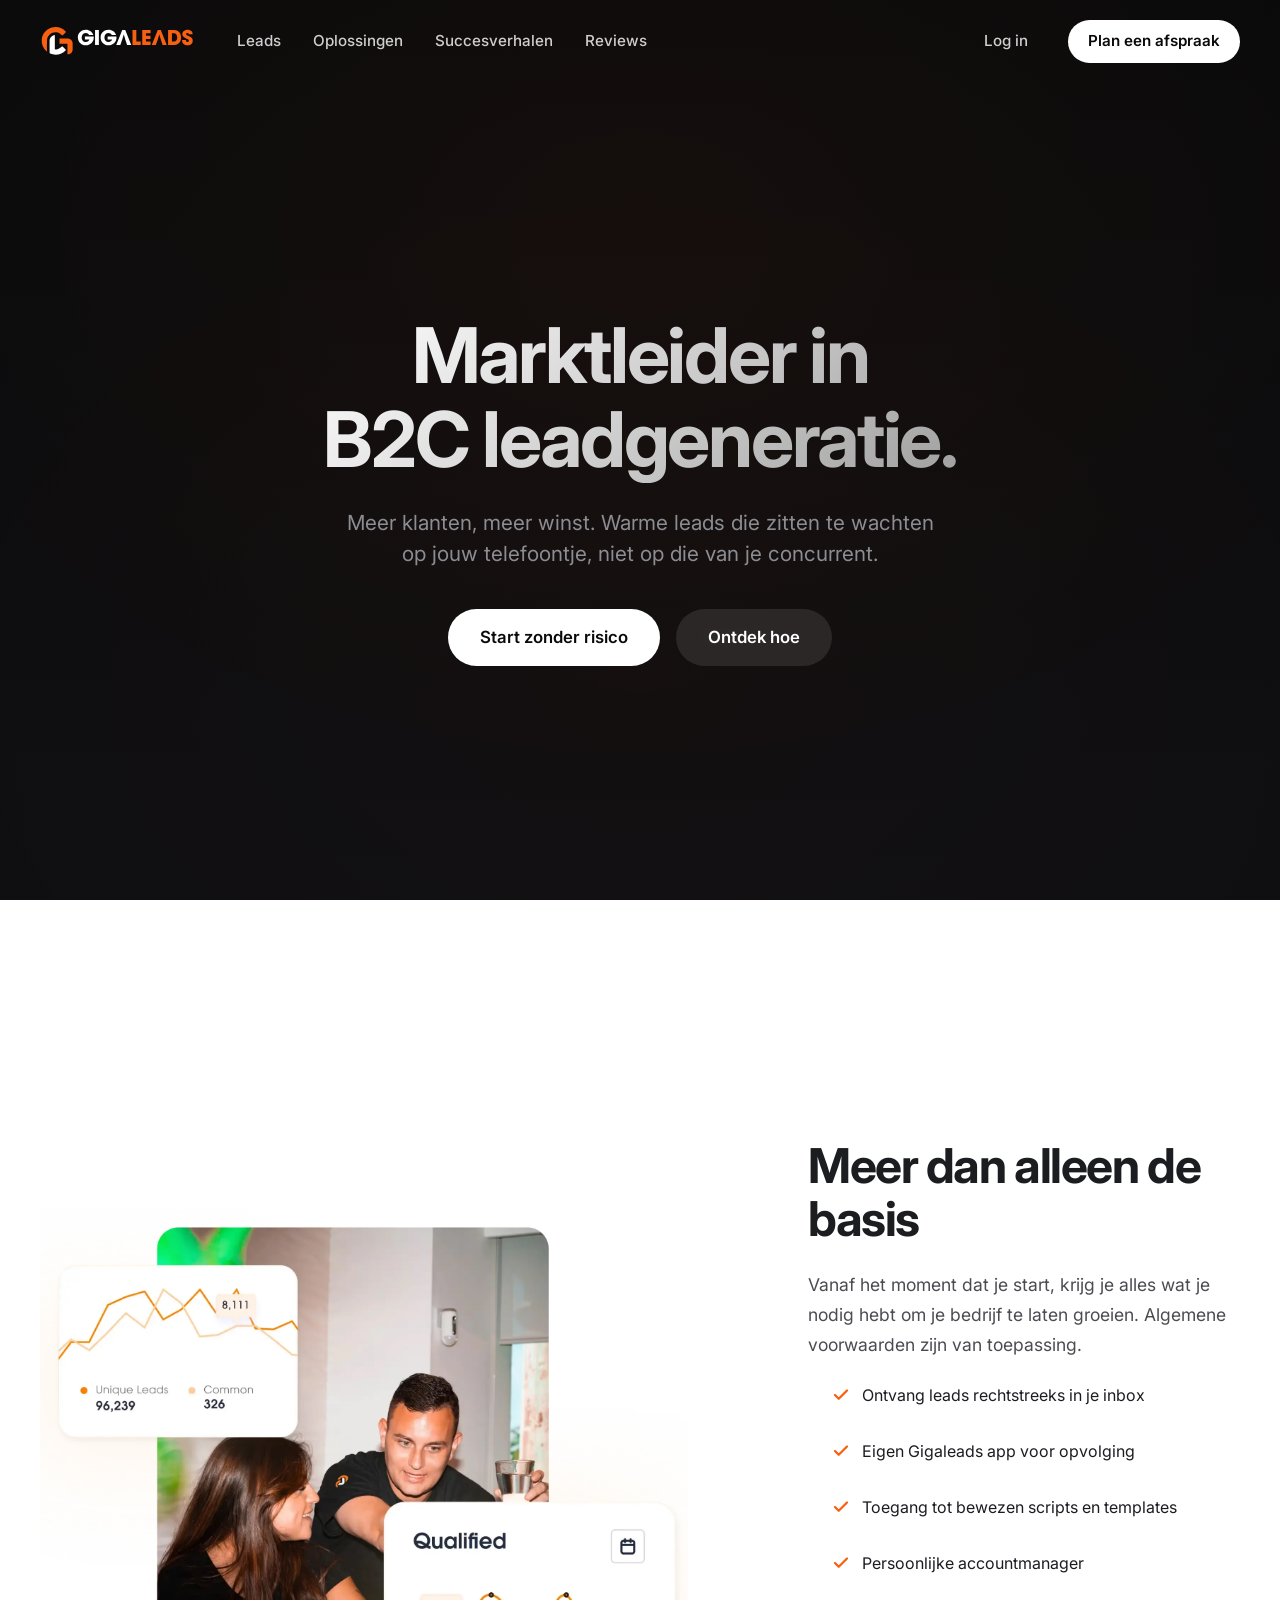
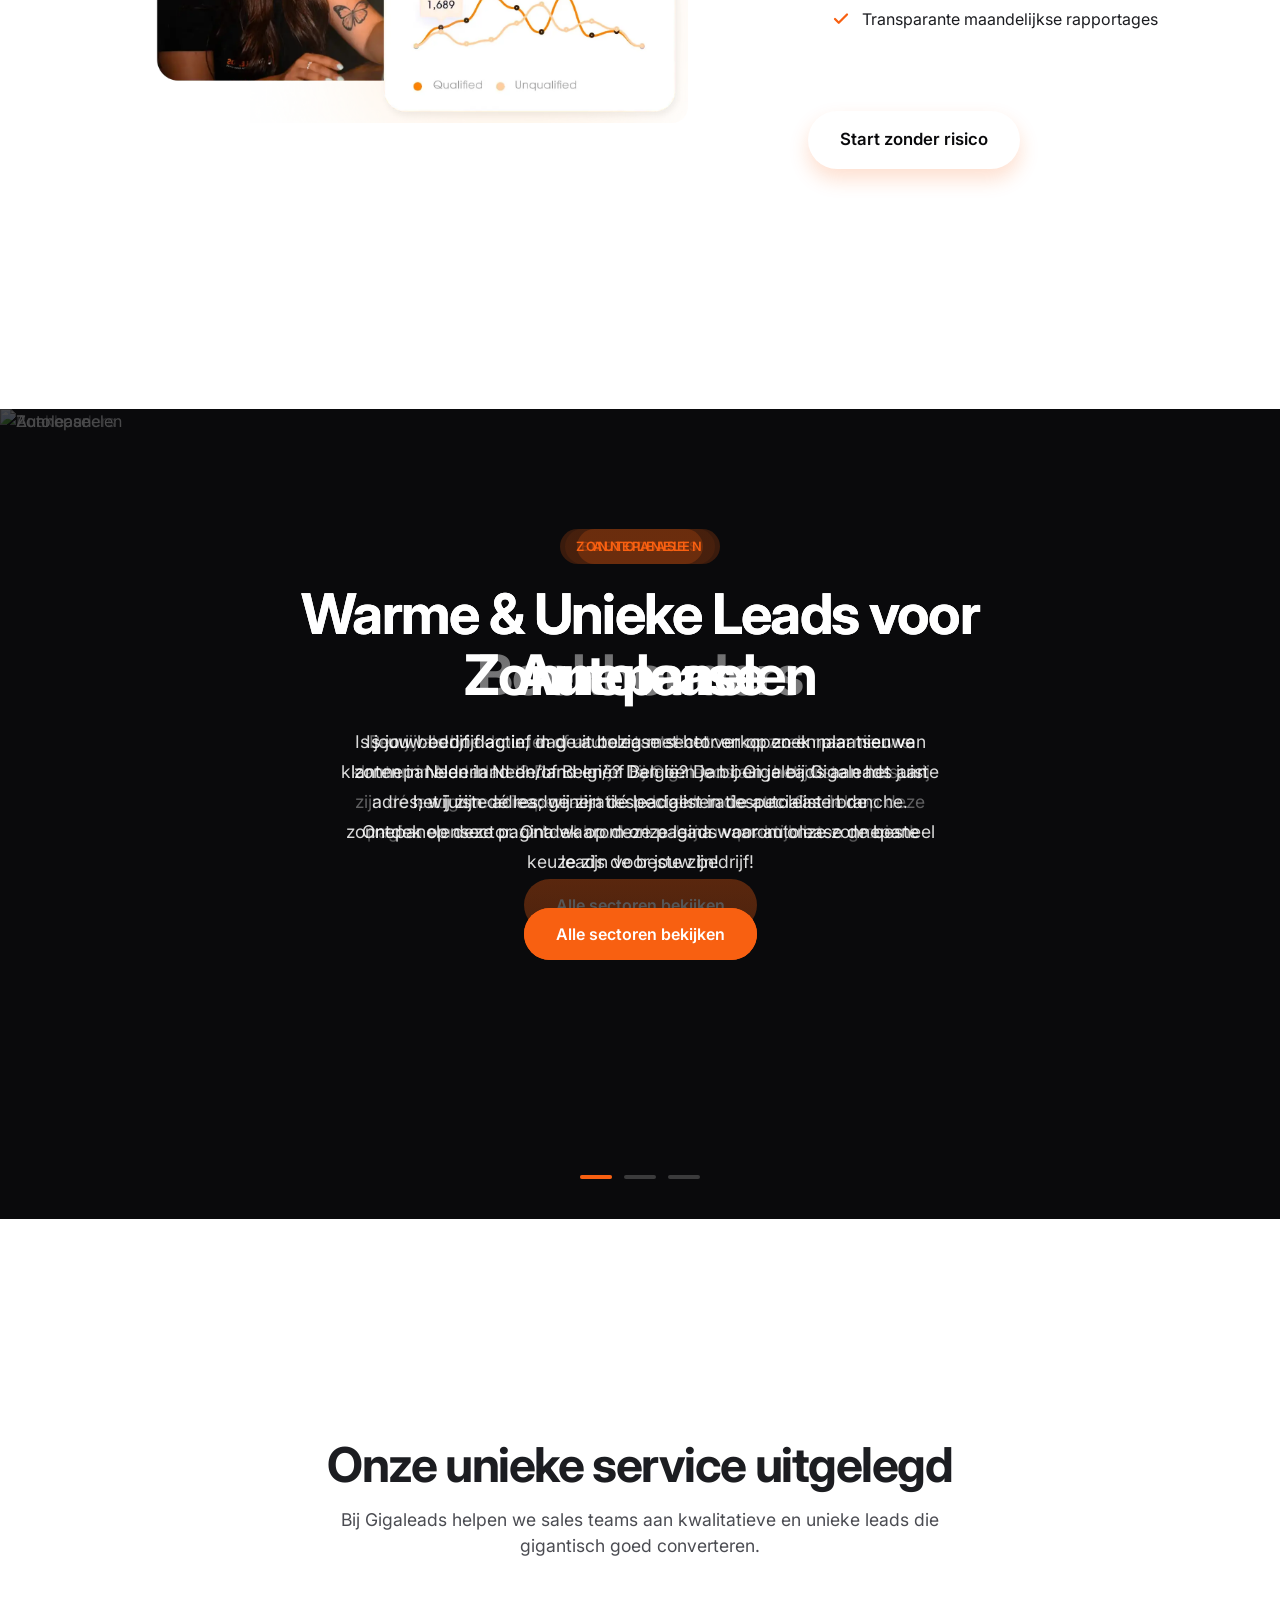
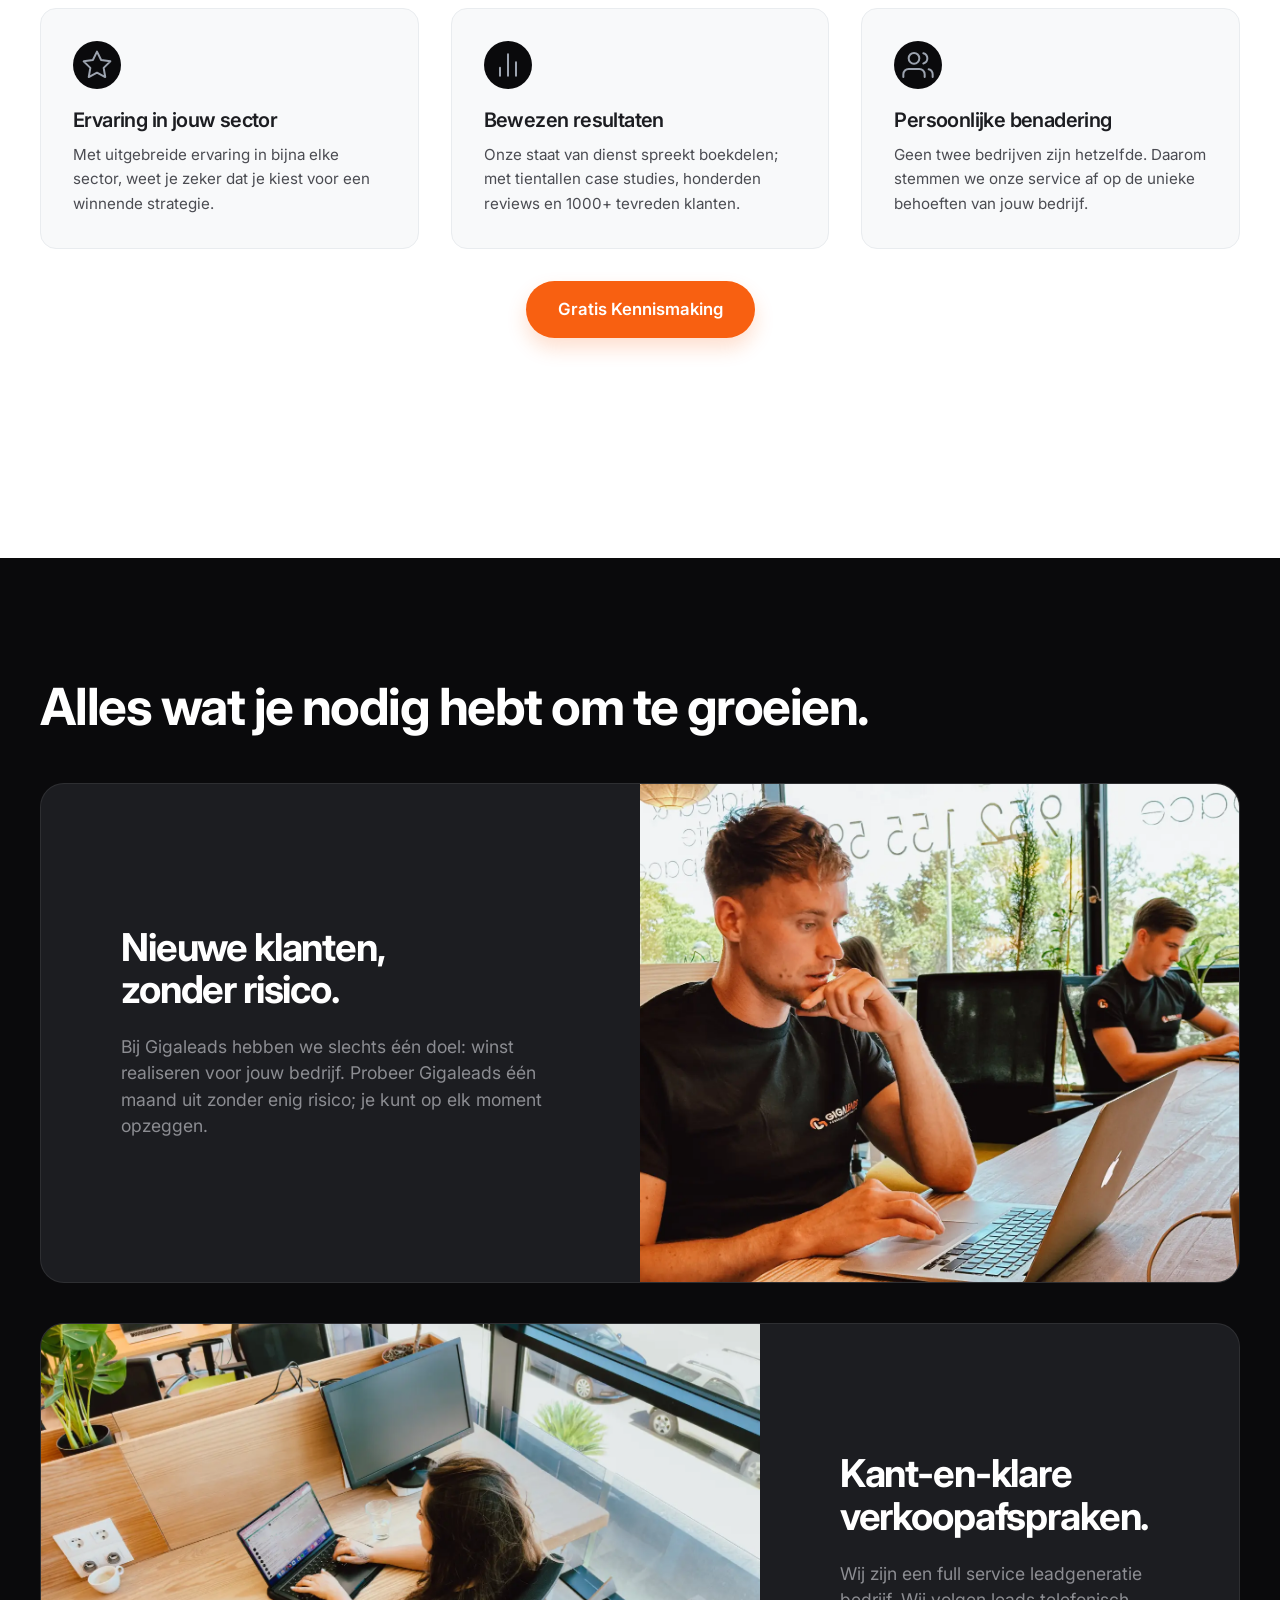
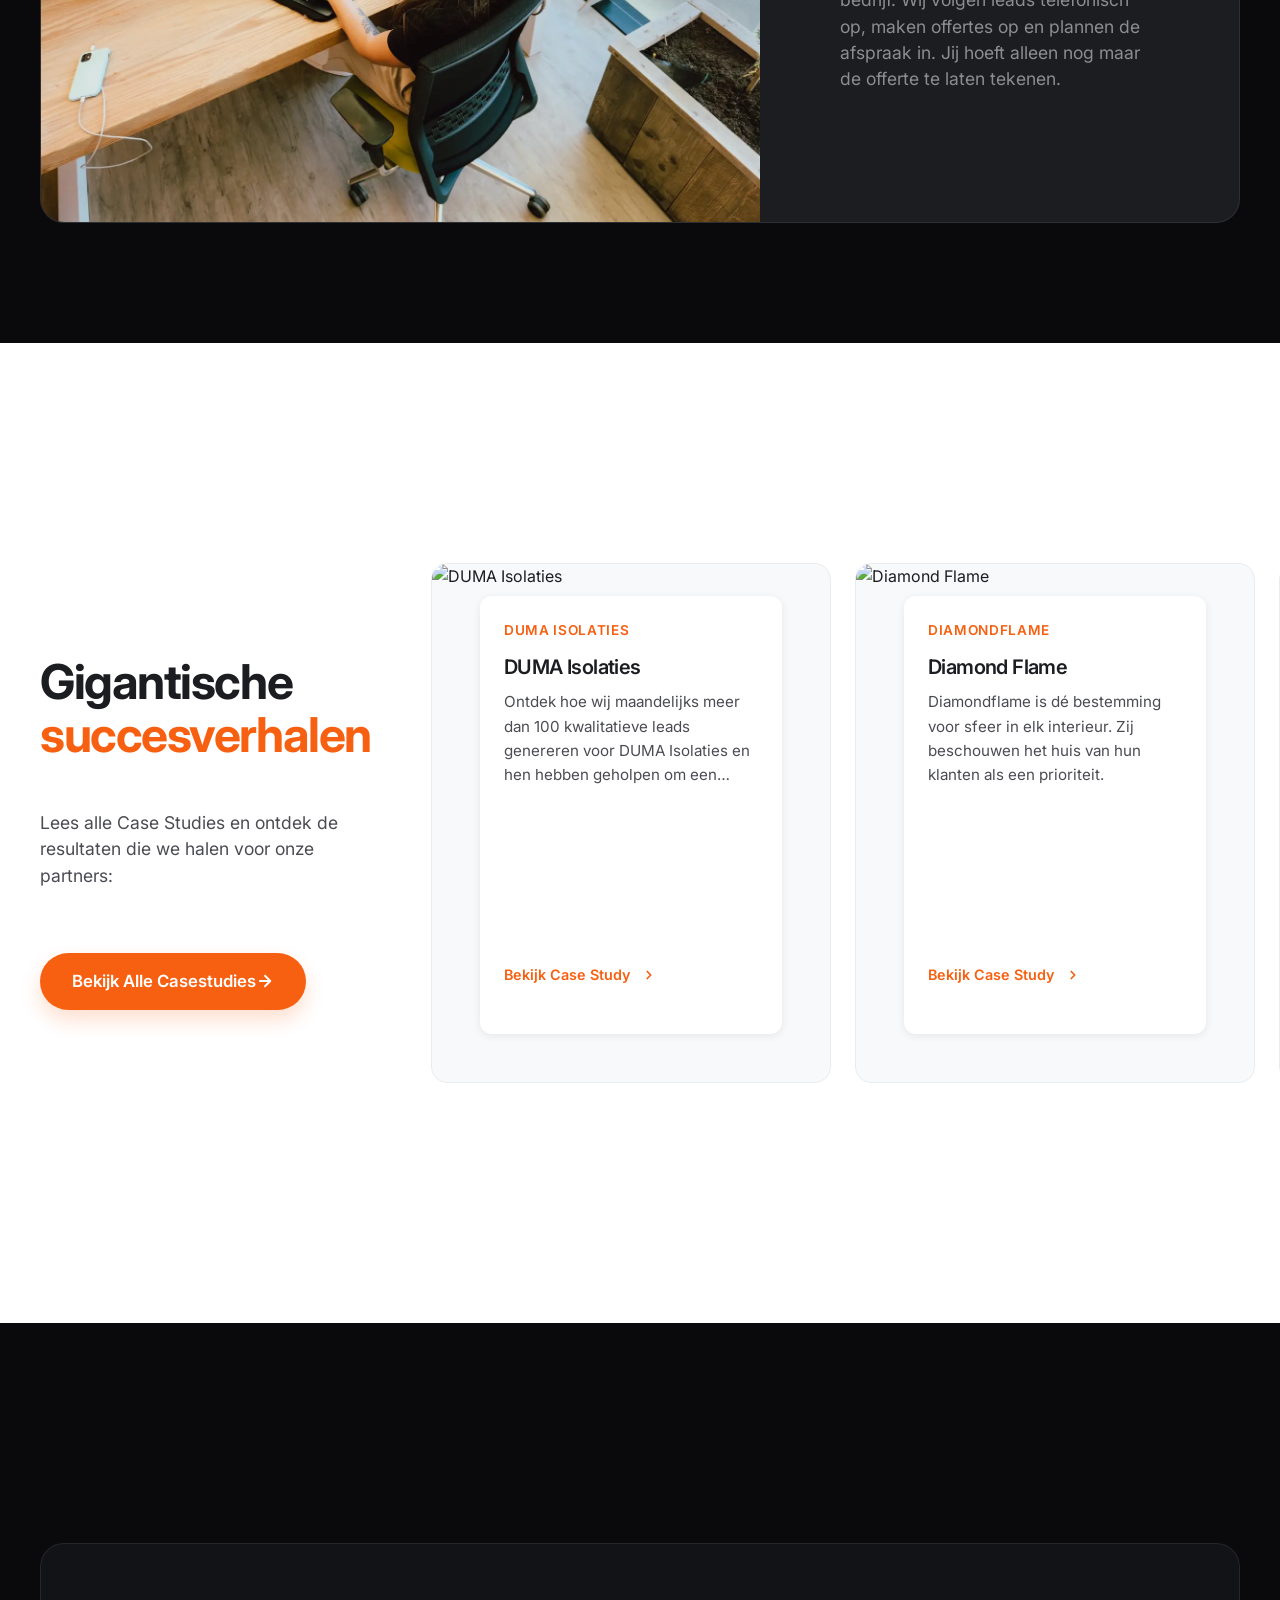
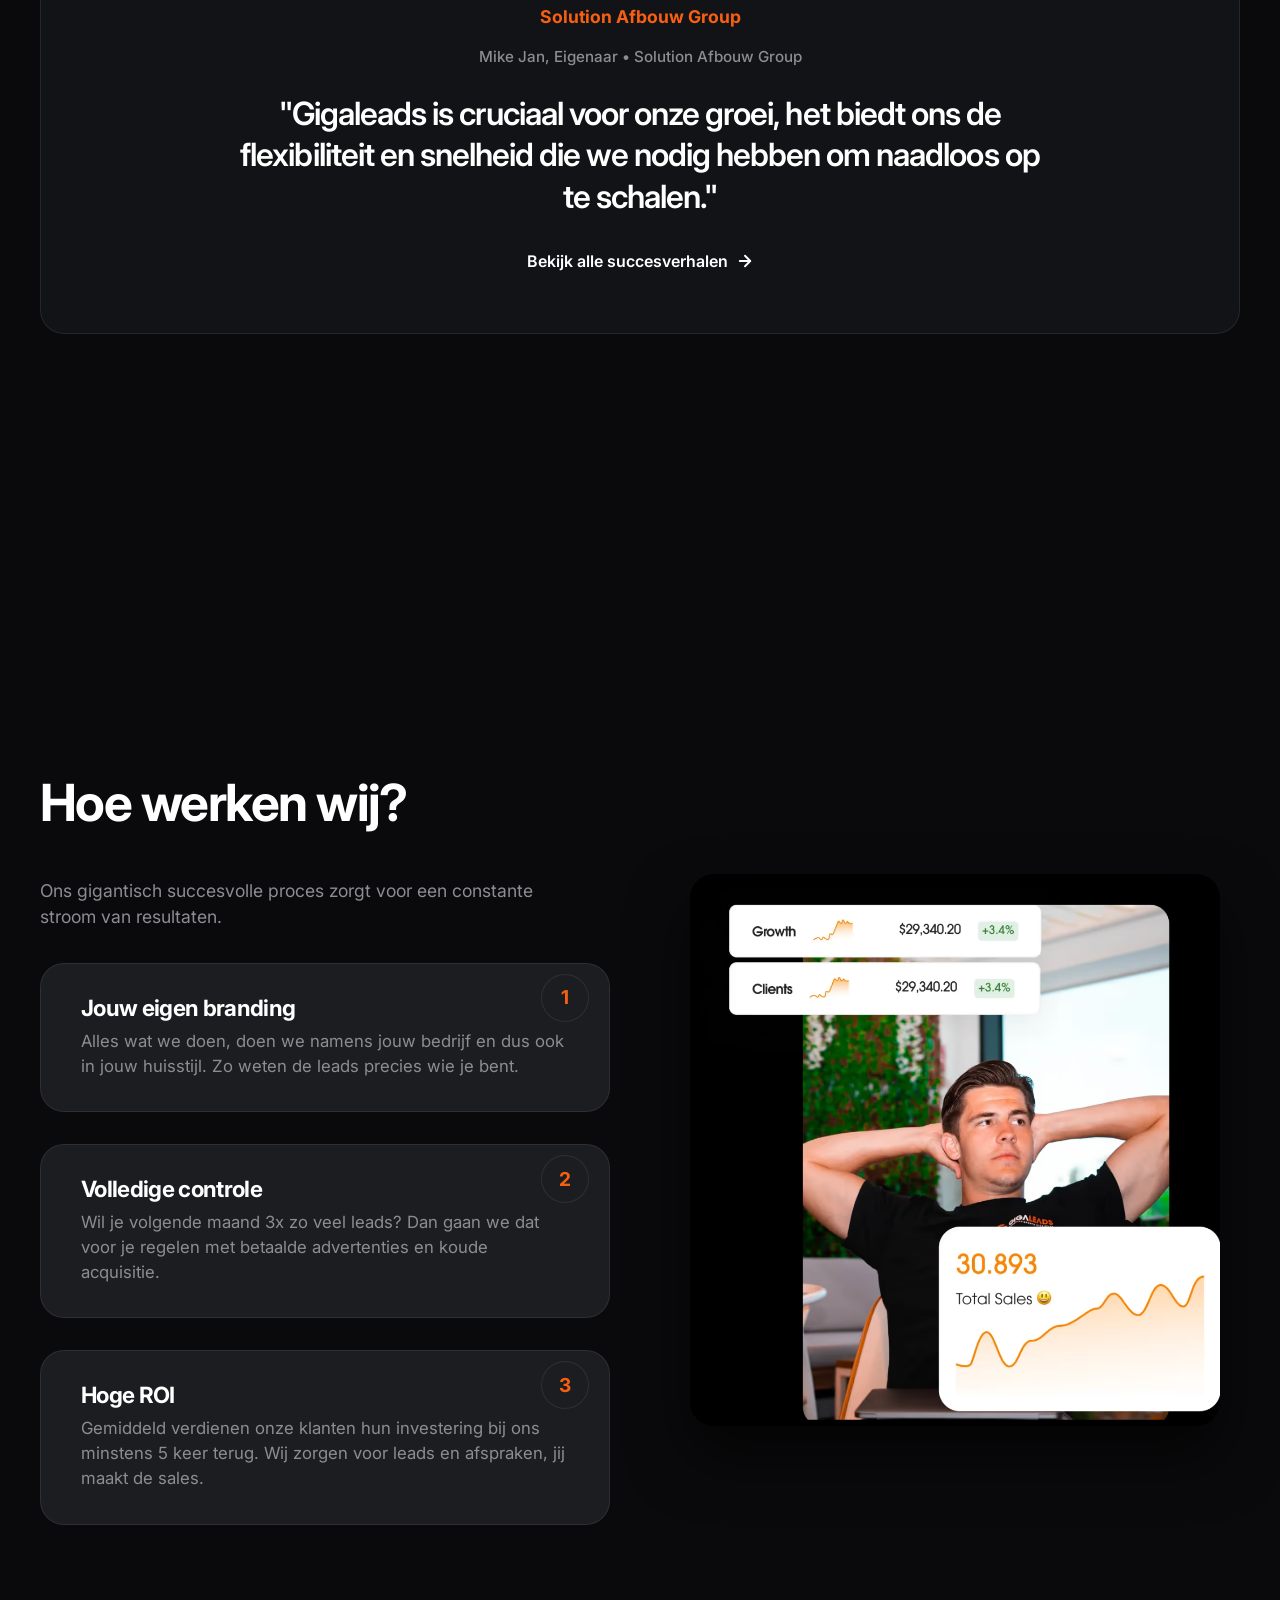
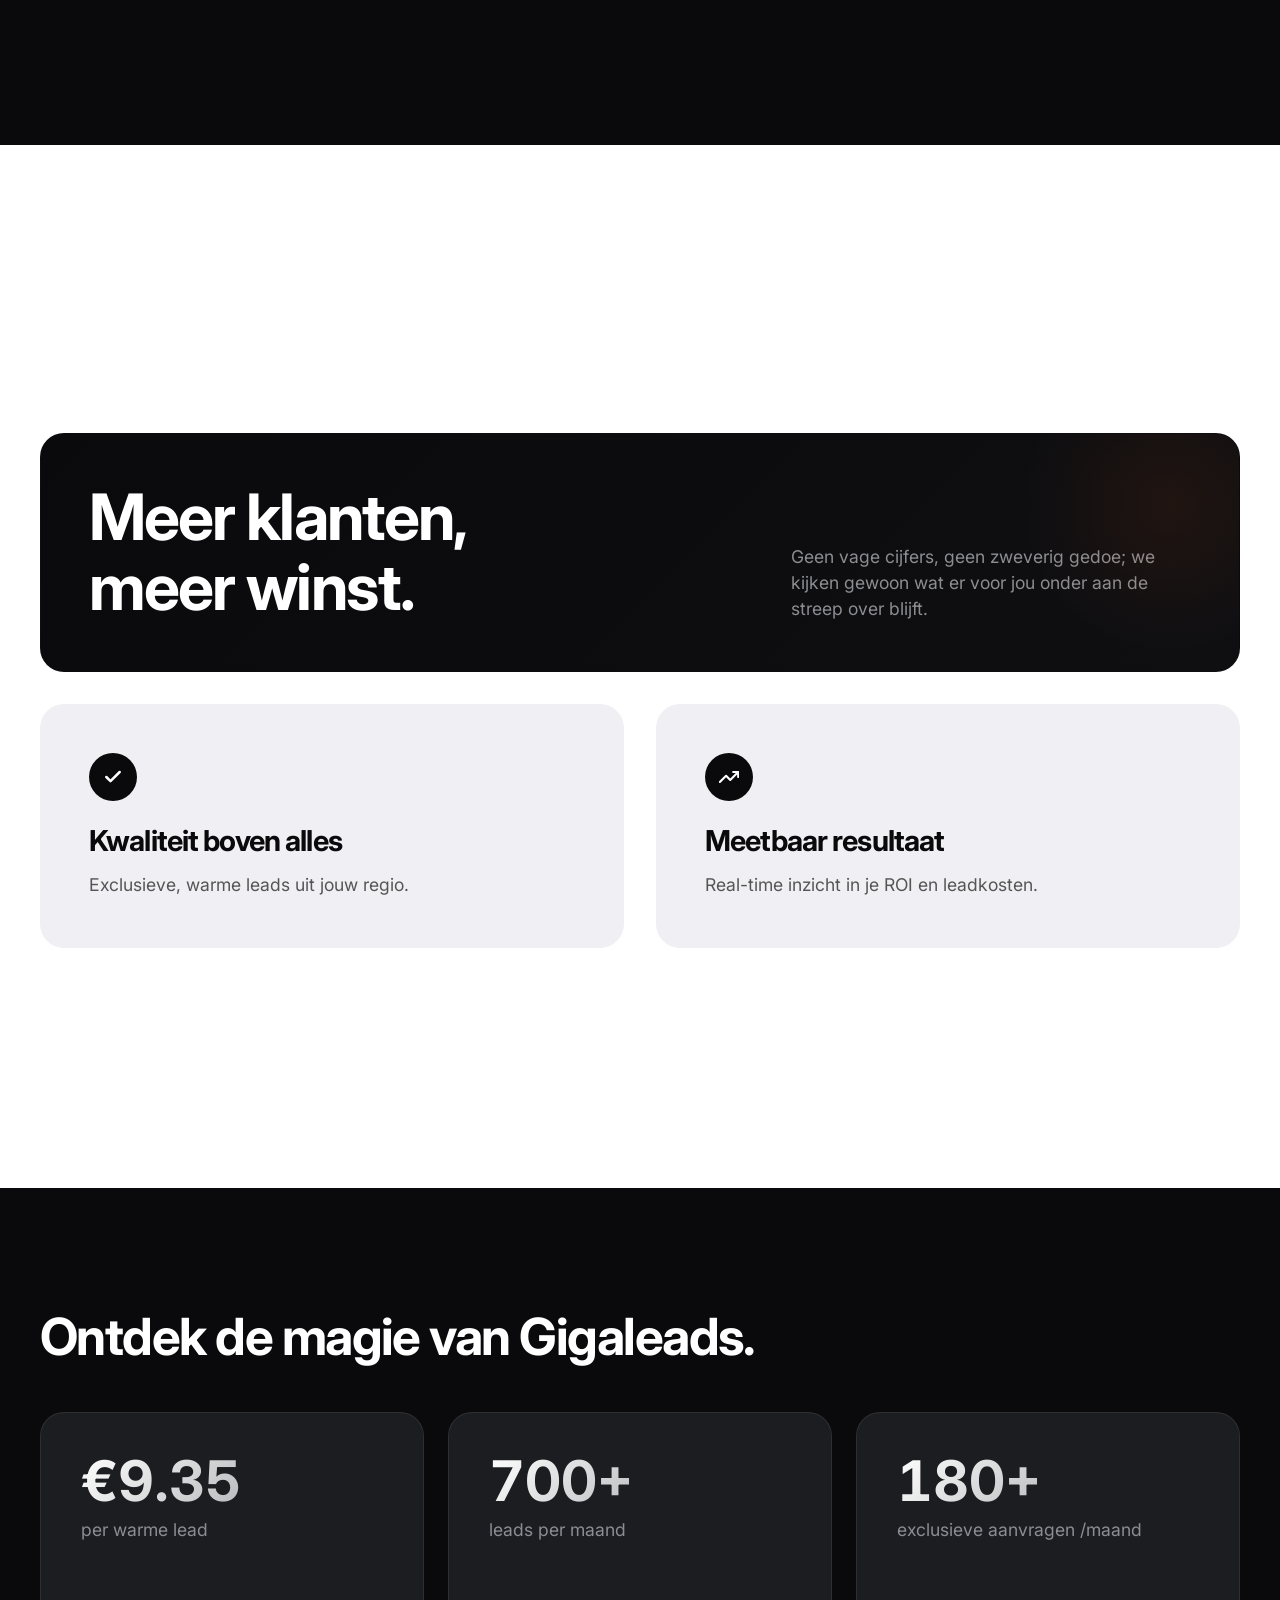
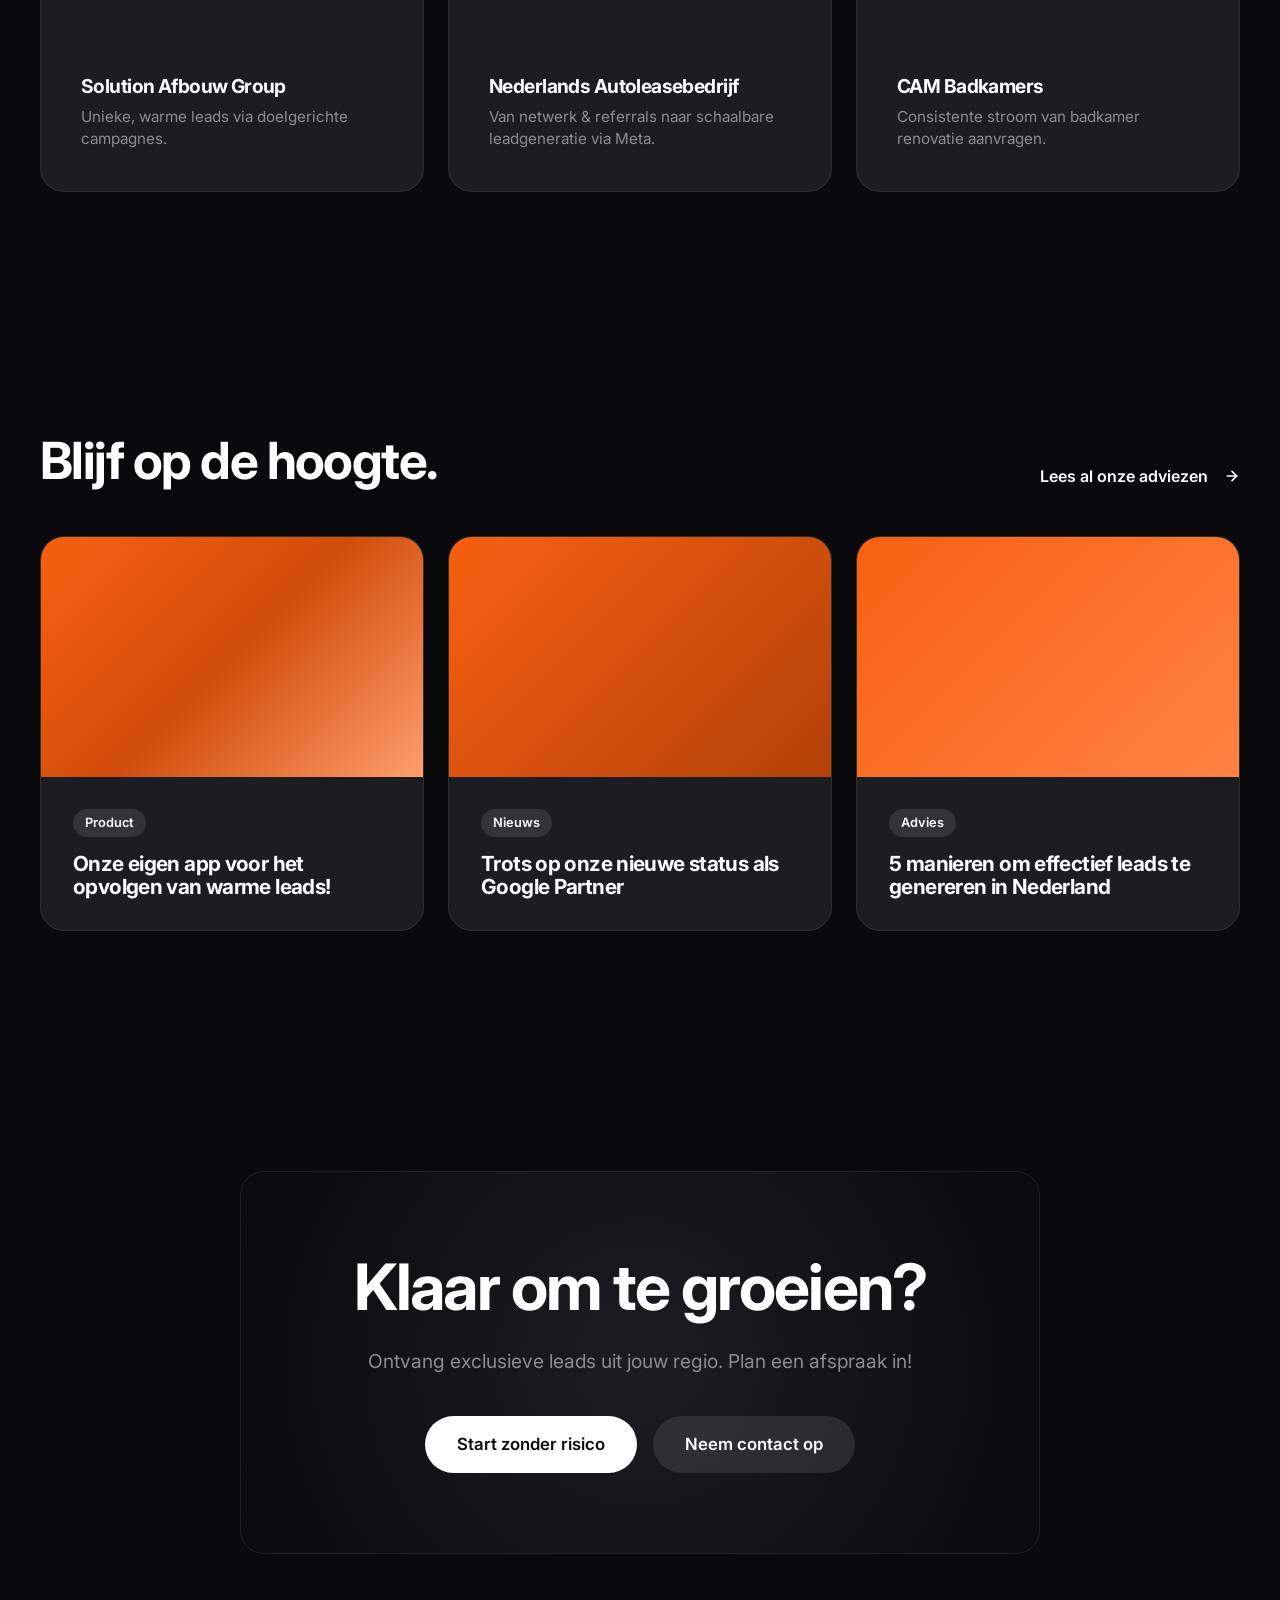
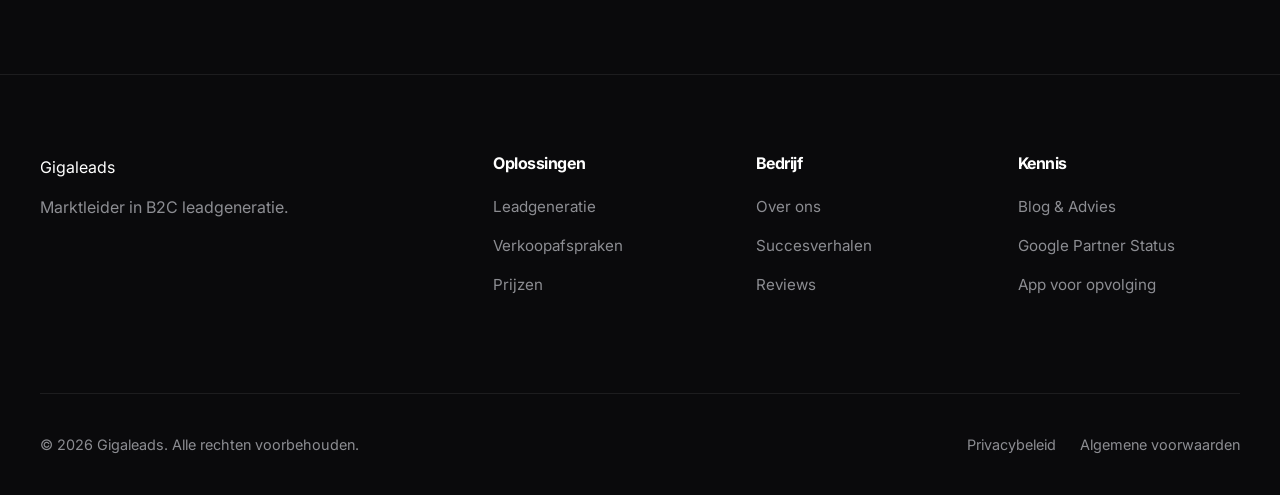
==== commit 2c8ebbf0: "V1" ====
--- a/index.html
+++ b/index.html
@@ -14,6 +14,11 @@
     <link href="https://fonts.googleapis.com/css2?family=Inter:wght@400;500;600;700;800&display=swap" rel="stylesheet">
 
     <link rel="stylesheet" href="styles.css">
+
+    <!-- GSAP & ScrollTrigger -->
+    <script src="https://cdnjs.cloudflare.com/ajax/libs/gsap/3.12.5/gsap.min.js"></script>
+    <script src="https://cdnjs.cloudflare.com/ajax/libs/gsap/3.12.5/ScrollTrigger.min.js"></script>
+    <script src="https://cdnjs.cloudflare.com/ajax/libs/gsap/3.12.5/ScrollToPlugin.min.js"></script>
 </head>
 
 <body>
@@ -61,240 +66,46 @@
         </div>
     </nav>
 
-    <!-- Hero Section -->
-    <header class="hero main-hero">
-        <div class="hero-bg-wrapper">
-            <img src="https://cdn.prod.website-files.com/66717cfe87eb0d5d7588fb9b/66717cfe87eb0d5d7588fc5f_Gradient%20Wallpapers.svg"
-                loading="lazy" alt="Gradient background 1" class="hero_bg1">
-            <img src="https://cdn.prod.website-files.com/66717cfe87eb0d5d7588fb9b/66717cfe87eb0d5d7588fc6b_Ellipse%20609.svg"
-                loading="lazy" alt="Orange ellipse shadow icon" class="hero_bg2">
-        </div>
-        <div class="hero-bg-wrapper mirrored">
-            <img src="https://cdn.prod.website-files.com/66717cfe87eb0d5d7588fb9b/66717cfe87eb0d5d7588fc5f_Gradient%20Wallpapers.svg"
-                loading="lazy" alt="Gradient background 1" class="hero_bg1">
-            <img src="https://cdn.prod.website-files.com/66717cfe87eb0d5d7588fb9b/66717cfe87eb0d5d7588fc6b_Ellipse%20609.svg"
-                loading="lazy" alt="Orange ellipse shadow icon" class="hero_bg2">
-        </div>
-        <div class="hero-container">
-            <div class="hero-content">
-                <h1 class="hero-title">Marktleider in <br>B2C leadgeneratie.</h1>
-                <p class="hero-subtitle">Meer klanten, meer winst. Warme leads die zitten te wachten op jouw
-                    telefoontje, niet op die van je concurrent.</p>
-                <div class="hero-cta-group">
-                    <a href="#" class="btn btn-primary btn-large">Start zonder risico</a>
-                    <a href="#" class="btn btn-secondary btn-large">Ontdek hoe</a>
-                </div>
-            </div>
-            <div class="hero-visual">
-                <!-- Abstract Dashboard Visual mimicking Revolut -->
-                <div class="dashboard-mockup">
-                    <div class="mockup-header">
-                        <div class="mockup-dot"></div>
-                        <div class="mockup-dot"></div>
-                        <div class="mockup-dot"></div>
-                    </div>
-                    <div class="mockup-body">
-                        <div class="mockup-card balance-card">
-                            <span class="card-label">Nieuwe Leads</span>
-                            <h2 class="card-value">+180<span class="value-sub"> /maand</span></h2>
-                            <div class="chart-line"></div>
-                        </div>
-                        <div class="mockup-grid">
-                            <div class="mockup-card mini-card">
-                                <span class="card-label">Kosten per lead</span>
-                                <h3 class="card-value">€9.35</h3>
-                            </div>
-                            <div class="mockup-card mini-card highlight">
-                                <span class="card-label">Conversie</span>
-                                <h3 class="card-value">32%</h3>
-                            </div>
-                        </div>
-                    </div>
-                </div>
-            </div>
-        </div>
-    </header>
-
-    <!-- Gigantische succesverhalen Section -->
-    <section class="success-stories section-spacing gradient-bg">
-        <div class="section-container split-layout align-center">
-            <div class="split-left">
-                <h2 class="section-title">Gigantische<br><span class="highlight-orange">succesverhalen</span></h2>
-                <p class="section-body">Lees alle Case Studies en ontdek de resultaten die we halen voor onze partners:
-                </p>
-                <a href="#" class="btn btn-primary btn-large mt-4"
-                    style="background-color: #f86011; color: #fff; border: none; display: inline-flex; align-items: center; gap: 8px;">Bekijk
-                    Alle Casestudies <svg width="18" height="18" viewBox="0 0 24 24" fill="none" stroke="currentColor"
-                        stroke-width="2.5" stroke-linecap="round" stroke-linejoin="round">
-                        <line x1="5" y1="12" x2="19" y2="12"></line>
-                        <polyline points="12 5 19 12 12 19"></polyline>
-                    </svg></a>
-            </div>
-            <div class="split-right carousel-side">
-                <div class="carousel-track side-track" style="padding-bottom: 20px;">
-                    <!-- Card 1 -->
-                    <div class="case-study-card">
-                        <img class="img-cover"
-                            src="https://cdn.prod.website-files.com/66717cfe87eb0d5d7588fbc3/670f30894bb2a4196dc69040_Duma%20Isolaties%20%20Gigaleads%20Thumbnail.avif"
-                            alt="DUMA Isolaties">
-                        <div class="case-study-content">
-                            <div class="case-subtitle">DUMA Isolaties</div>
-                            <h3>DUMA Isolaties</h3>
-                            <p>Ontdek hoe wij maandelijks meer dan 100 kwalitatieve leads genereren voor DUMA Isolaties
-                                en hen hebben geholpen om een conversieratio van 30% op deze leads te behalen.</p>
-                            <a href="#" class="card-link">Bekijk Case Study <svg width="14" height="14"
-                                    viewBox="0 0 24 24" fill="none" stroke="currentColor" stroke-width="3"
-                                    stroke-linecap="round" stroke-linejoin="round"
-                                    style="margin-left: 4px; vertical-align: middle;">
-                                    <polyline points="9 18 15 12 9 6"></polyline>
-                                </svg></a>
-                        </div>
-                    </div>
-                    <!-- Card 2 -->
-                    <div class="case-study-card">
-                        <img class="img-cover"
-                            src="https://cdn.prod.website-files.com/66717cfe87eb0d5d7588fbc3/670f2bbcfad2b4c413874226_Diamondflame%20%20Gigaleads%20Thumbnail.avif"
-                            alt="Diamond Flame">
-                        <div class="case-study-content">
-                            <div class="case-subtitle">Diamondflame</div>
-                            <h3>Diamond Flame</h3>
-                            <p>Diamondflame is dé bestemming voor sfeer in elk interieur. Zij beschouwen het huis van
-                                hun klanten als een prioriteit. Met de nieuwste sfeerhaarden en actuele interieurtrends
-                                bieden ze een compleet aanbod.</p>
-                            <a href="#" class="card-link">Bekijk Case Study <svg width="14" height="14"
-                                    viewBox="0 0 24 24" fill="none" stroke="currentColor" stroke-width="3"
-                                    stroke-linecap="round" stroke-linejoin="round"
-                                    style="margin-left: 4px; vertical-align: middle;">
-                                    <polyline points="9 18 15 12 9 6"></polyline>
-                                </svg></a>
-                        </div>
-                    </div>
-                    <!-- Card 3 -->
-                    <div class="case-study-card">
-                        <img class="img-cover"
-                            src="https://cdn.prod.website-files.com/66717cfe87eb0d5d7588fbc3/670f2a6aab9b61a8b05d5ddd_Shutterkoning%20%20Gigaleads%20Thumbnail.avif"
-                            alt="Shutterkoning">
-                        <div class="case-study-content">
-                            <div class="case-subtitle">Shutterkoning</div>
-                            <h3>Shutterkoning</h3>
-                            <p>Shutterkoning is een Nederlands & Belgisch bedrijf dat zicht specialiseert op het maken
-                                van kwalitatieve, op-maat gemaakte houten shutters en jaloezieën.</p>
-                            <a href="#" class="card-link">Bekijk Case Study <svg width="14" height="14"
-                                    viewBox="0 0 24 24" fill="none" stroke="currentColor" stroke-width="3"
-                                    stroke-linecap="round" stroke-linejoin="round"
-                                    style="margin-left: 4px; vertical-align: middle;">
-                                    <polyline points="9 18 15 12 9 6"></polyline>
-                                </svg></a>
-                        </div>
-                    </div>
-                </div>
-            </div>
-        </div>
-    </section>
-
-    <!-- Logo Ticker (Social Proof) -->
-    <section class="ticker-section">
-        <p class="ticker-title">Onze klanten ken je al. 1000+ bedrijven gingen je voor.</p>
-        <div class="ticker-wrapper">
-            <div class="ticker-track">
-                <div class="ticker-item"><img src="https://www.gigaleads.nl/wp-content/uploads/2025/01/bobex.webp"
-                        alt="bobex.be logo"></div>
-                <div class="ticker-item"><img
-                        src="https://www.gigaleads.nl/wp-content/uploads/2024/12/smart-nrg-logo.webp"
-                        alt="Smart-NRG logo"></div>
-                <div class="ticker-item"><img
-                        src="https://www.gigaleads.nl/wp-content/uploads/2025/01/total_energies.webp"
-                        alt="Total Energies logo"></div>
-                <div class="ticker-item"><img
-                        src="https://www.gigaleads.nl/wp-content/uploads/2025/06/Logo-CAM-Badkamers-fullblack-2048x819-1-1024x410-1.webp"
-                        alt="CAMBADKAMERS logo"></div>
-                <div class="ticker-item"><img src="https://www.gigaleads.nl/wp-content/uploads/2024/04/logo-1.webp"
-                        alt="DUMA ISOLATIES logo"></div>
-                <div class="ticker-item"><img
-                        src="https://www.gigaleads.nl/wp-content/uploads/2025/01/verandaseizoen.webp"
-                        alt="VERANDA SEIZOEN logo"></div>
-                <div class="ticker-item"><img src="https://www.gigaleads.nl/wp-content/uploads/2025/01/eigen_huis.webp"
-                        alt="Vereniging Eigen Huis logo"></div>
-                <div class="ticker-item"><img
-                        src="https://www.gigaleads.nl/wp-content/uploads/2025/04/solarfeed-leads.webp"
-                        alt="SOLAR FEED logo"></div>
-                <div class="ticker-item"><img
-                        src="https://www.gigaleads.nl/wp-content/uploads/2025/01/duurzame-jongens-leads.webp"
-                        alt="DE DUURZAME JONGENS logo"></div>
-                <div class="ticker-item"><img
-                        src="https://www.gigaleads.nl/wp-content/uploads/2025/04/theenergycombination-leads.webp"
-                        alt="TEC logo"></div>
-                <div class="ticker-item"><img src="https://www.gigaleads.nl/wp-content/uploads/2025/01/warmteshop.webp"
-                        alt="Warmteshop logo"></div>
-                <div class="ticker-item"><img src="https://www.gigaleads.nl/wp-content/uploads/2025/01/wetaxus.webp"
-                        alt="Wetaxus logo"></div>
-                <div class="ticker-item"><img
-                        src="https://www.gigaleads.nl/wp-content/uploads/2025/04/dakisoleren-leads.webp"
-                        alt="DAKISOLEREN.NL logo"></div>
-                <div class="ticker-item"><img
-                        src="https://www.gigaleads.nl/wp-content/uploads/2025/04/trustautolease-leads.webp"
-                        alt="Trustautolease logo"></div>
-                <div class="ticker-item"><img src="https://www.gigaleads.nl/wp-content/uploads/2025/01/alarm-leads.webp"
-                        alt="ALARM.COM logo"></div>
-                <!-- Duplicate for infinite scroll -->
-                <div class="ticker-item"><img src="https://www.gigaleads.nl/wp-content/uploads/2025/01/bobex.webp"
-                        alt="bobex.be logo"></div>
-                <div class="ticker-item"><img
-                        src="https://www.gigaleads.nl/wp-content/uploads/2024/12/smart-nrg-logo.webp"
-                        alt="Smart-NRG logo"></div>
-                <div class="ticker-item"><img
-                        src="https://www.gigaleads.nl/wp-content/uploads/2025/01/total_energies.webp"
-                        alt="Total Energies logo"></div>
-                <div class="ticker-item"><img
-                        src="https://www.gigaleads.nl/wp-content/uploads/2025/06/Logo-CAM-Badkamers-fullblack-2048x819-1-1024x410-1.webp"
-                        alt="CAMBADKAMERS logo"></div>
-                <div class="ticker-item"><img src="https://www.gigaleads.nl/wp-content/uploads/2024/04/logo-1.webp"
-                        alt="DUMA ISOLATIES logo"></div>
-                <div class="ticker-item"><img
-                        src="https://www.gigaleads.nl/wp-content/uploads/2025/01/verandaseizoen.webp"
-                        alt="VERANDA SEIZOEN logo"></div>
-                <div class="ticker-item"><img src="https://www.gigaleads.nl/wp-content/uploads/2025/01/eigen_huis.webp"
-                        alt="Vereniging Eigen Huis logo"></div>
-                <div class="ticker-item"><img
-                        src="https://www.gigaleads.nl/wp-content/uploads/2025/04/solarfeed-leads.webp"
-                        alt="SOLAR FEED logo"></div>
-                <div class="ticker-item"><img
-                        src="https://www.gigaleads.nl/wp-content/uploads/2025/01/duurzame-jongens-leads.webp"
-                        alt="DE DUURZAME JONGENS logo"></div>
-                <div class="ticker-item"><img
-                        src="https://www.gigaleads.nl/wp-content/uploads/2025/04/theenergycombination-leads.webp"
-                        alt="TEC logo"></div>
-                <div class="ticker-item"><img src="https://www.gigaleads.nl/wp-content/uploads/2025/01/warmteshop.webp"
-                        alt="Warmteshop logo"></div>
-                <div class="ticker-item"><img src="https://www.gigaleads.nl/wp-content/uploads/2025/01/wetaxus.webp"
-                        alt="Wetaxus logo"></div>
-                <div class="ticker-item"><img
-                        src="https://www.gigaleads.nl/wp-content/uploads/2025/04/dakisoleren-leads.webp"
-                        alt="DAKISOLEREN.NL logo"></div>
-                <div class="ticker-item"><img
-                        src="https://www.gigaleads.nl/wp-content/uploads/2025/04/trustautolease-leads.webp"
-                        alt="Trustautolease logo"></div>
-                <div class="ticker-item"><img src="https://www.gigaleads.nl/wp-content/uploads/2025/01/alarm-leads.webp"
-                        alt="ALARM.COM logo"></div>
-            </div>
-        </div>
-    </section>
-    <!-- 1. The all-in-one business account -->
-    <section class="all-in-one section-spacing">
-        <div class="section-container">
-            <h2 class="section-title text-center">De alles-in-één leadgeneratie partner</h2>
-            <p class="section-subtitle text-center desktop-only">Gegarandeerd rendement — met exclusieve warme leads,
-                verkoopafspraken, en actieve opvolging.</p>
-
-            <div class="carousel-container">
-                <div class="carousel-track">
-                    <div class="carousel-card">
-                        <div class="card-text">
+    <!-- Hero Section with GSAP Scroll Animation -->
+    <header class="hero hero-gsap" id="hero-gsap">
+        <!-- Animated Background Layers -->
+        <div class="hero-bg-layer hero-bg-image"></div>
+        <div class="hero-bg-layer hero-bg-solid"></div>
+        <div class="hero-bg-layer hero-bg-image mirrored"></div>
+
+        <!-- Initial Content (fades out on scroll) -->
+        <div class="hero-initial-content">
+            <div class="hero-content-wrapper">
+                <div class="hero-text-content">
+                    <h1 class="hero-title">Marktleider in <br>B2C leadgeneratie.</h1>
+                    <p class="hero-subtitle">Meer klanten, meer winst. Warme leads die zitten te wachten op jouw
+                        telefoontje, niet op die van je concurrent.</p>
+                    <div class="hero-cta-group">
+                        <a href="#" class="btn btn-primary btn-large">Start zonder risico</a>
+                        <a href="#" class="btn btn-secondary btn-large">Ontdek hoe</a>
+                    </div>
+                </div>
+            </div>
+        </div>
+
+        <!-- Final Content (fades in on scroll) -->
+        <div class="hero-final-content">
+            <div class="hero-section-header">
+                <h2 class="hero-animated-title">De alles-in-één<br>leadgeneratie partner</h2>
+                <p class="hero-animated-subtitle">Gegarandeerd rendement — met exclusieve warme leads, verkoopafspraken,
+                    en actieve opvolging.</p>
+            </div>
+
+            <!-- Animated Cards Container -->
+            <div class="hero-cards-container">
+                <div class="hero-cards-track">
+                    <!-- Card 1: Exclusieve warme leads -->
+                    <div class="hero-animated-card card-1">
+                        <div class="hero-card-content">
                             <h3>Exclusieve warme leads</h3>
-                            <p class="card-desc mt-2">Krijg toegang tot leads die specifiek voor jouw aanbod hebben
-                                gekozen.</p>
-                        </div>
-                        <svg class="card-svg" viewBox="0 0 200 150" fill="none" xmlns="http://www.w3.org/2000/svg">
+                            <p>Krijg toegang tot leads die specifiek voor jouw aanbod hebben gekozen.</p>
+                        </div>
+                        <svg class="hero-card-svg" viewBox="0 0 200 150" fill="none" xmlns="http://www.w3.org/2000/svg">
                             <rect x="20" y="40" width="120" height="75" rx="12" fill="rgba(255,255,255,0.02)"
                                 stroke="rgba(255,255,255,0.08)" stroke-width="2" transform="rotate(-8 20 40)" />
                             <rect x="50" y="60" width="120" height="75" rx="12" fill="rgba(20,20,25,0.9)"
@@ -306,27 +117,29 @@
                                 stroke-linecap="round" />
                         </svg>
                     </div>
-                    <div class="carousel-card active-card">
-                        <div class="card-text">
+
+                    <!-- Card 2: Vooraf ingeplande afspraken -->
+                    <div class="hero-animated-card card-2 active">
+                        <div class="hero-card-content">
                             <h3>Vooraf ingeplande afspraken</h3>
-                            <p class="card-desc mt-2">Wij plannen direct in je agenda, zodat jij je kunt focussen op
-                                verkoop.</p>
-                            <div class="card-mini-stat">
-                                <span class="stat-val">€9.35</span>
-                                <span class="stat-lbl">Kosten per lead</span>
-                                <div class="progress-bar">
-                                    <div class="progress-fill"></div>
+                            <p>Wij plannen direct in je agenda, zodat jij je kunt focussen op verkoop.</p>
+                            <div class="hero-card-stat">
+                                <span class="stat-value">€9.35</span>
+                                <span class="stat-label">Kosten per lead</span>
+                                <div class="hero-progress-bar">
+                                    <div class="hero-progress-fill"></div>
                                 </div>
                             </div>
                         </div>
                     </div>
-                    <div class="carousel-card">
-                        <div class="card-text">
+
+                    <!-- Card 3: Actieve opvolging -->
+                    <div class="hero-animated-card card-3">
+                        <div class="hero-card-content">
                             <h3>Actieve opvolging</h3>
-                            <p class="card-desc mt-2">Razendsnelle en consistente opvolging van elke kans via onze
-                                experts.</p>
-                        </div>
-                        <svg class="card-svg" viewBox="0 0 200 150" fill="none" xmlns="http://www.w3.org/2000/svg">
+                            <p>Razendsnelle en consistente opvolging van elke kans via onze experts.</p>
+                        </div>
+                        <svg class="hero-card-svg" viewBox="0 0 200 150" fill="none" xmlns="http://www.w3.org/2000/svg">
                             <rect x="60" y="20" width="80" height="150" rx="14" fill="rgba(20,20,25,0.85)"
                                 stroke="rgba(255,255,255,0.1)" stroke-width="2" />
                             <rect x="70" y="30" width="60" height="40" rx="6" fill="rgba(0,102,255,0.08)" />
@@ -339,114 +152,13 @@
                 </div>
             </div>
         </div>
-    </section>
-
-    <!-- 2. Automate your spend, end-to-end -->
-    <section class="automate-spend section-spacing gradient-bg">
-        <div class="section-container split-layout">
+    </header>
+
+    <!-- 3. More than just the essentials -->
+    <section class="more-essentials section-spacing" id="meer-dan-basis">
+        <div class="section-container split-layout align-center">
             <div class="split-left">
-                <h2 class="section-title">Automatiseer je sales, end-to-end</h2>
-                <p class="section-body">Bespaar wekelijks uren tijd doordat wij het zware werk uit handen nemen. Kosten
-                    kunnen variëren afhankelijk van het pakket.</p>
-                <ul class="revolut-list">
-                    <li><svg width="18" height="18" viewBox="0 0 24 24" fill="none" stroke="#f86011" stroke-width="3"
-                            stroke-linecap="round" stroke-linejoin="round">
-                            <polyline points="20 6 9 17 4 12"></polyline>
-                        </svg> Wij bellen de leads direct na</li>
-                    <li><svg width="18" height="18" viewBox="0 0 24 24" fill="none" stroke="#f86011" stroke-width="3"
-                            stroke-linecap="round" stroke-linejoin="round">
-                            <polyline points="20 6 9 17 4 12"></polyline>
-                        </svg> Wij maken in overleg prijsoffertes op</li>
-                    <li><svg width="18" height="18" viewBox="0 0 24 24" fill="none" stroke="#f86011" stroke-width="3"
-                            stroke-linecap="round" stroke-linejoin="round">
-                            <polyline points="20 6 9 17 4 12"></polyline>
-                        </svg> Snelle opvolging via onze app</li>
-                    <li><svg width="18" height="18" viewBox="0 0 24 24" fill="none" stroke="#f86011" stroke-width="3"
-                            stroke-linecap="round" stroke-linejoin="round">
-                            <polyline points="20 6 9 17 4 12"></polyline>
-                        </svg> Ontzorging van A tot Z</li>
-                </ul>
-                <a href="#" class="btn btn-secondary btn-large mt-4">Ontdek de tools</a>
-            </div>
-            <div class="split-right carousel-side">
-                <div class="carousel-track side-track">
-                    <div class="side-card">
-                        <h3>Ingebouwde opvolg app</h3>
-                        <span class="card-link" style="display: inline-flex; align-items: center; gap: 6px;">App <svg
-                                width="14" height="14" viewBox="0 0 24 24" fill="none" stroke="currentColor"
-                                stroke-width="3" stroke-linecap="round" stroke-linejoin="round">
-                                <polyline points="9 18 15 12 9 6"></polyline>
-                            </svg></span>
-                        <svg class="card-full-svg" viewBox="0 0 300 300" fill="none" xmlns="http://www.w3.org/2000/svg">
-                            <rect x="50" y="20" width="200" height="350" rx="24" fill="var(--bg-card)"
-                                stroke="rgba(255,255,255,0.05)" stroke-width="2" />
-                            <rect x="70" y="50" width="160" height="120" rx="12" fill="rgba(248,96,17,0.05)"
-                                stroke="rgba(248,96,17,0.1)" stroke-width="1" />
-                            <path d="M70 140 L 100 110 L 140 130 L 190 80 L 230 110" stroke="#f86011" stroke-width="3"
-                                stroke-linecap="round" />
-                            <circle cx="190" cy="80" r="6" fill="#1c1d21" stroke="#f86011" stroke-width="3" />
-                            <circle cx="100" cy="110" r="4" fill="#1c1d21" stroke="#f86011" stroke-width="2" />
-                            <circle cx="140" cy="130" r="4" fill="#1c1d21" stroke="#f86011" stroke-width="2" />
-                            <rect x="70" y="190" width="160" height="12" rx="6" fill="rgba(255,255,255,0.05)" />
-                            <rect x="70" y="220" width="120" height="12" rx="6" fill="rgba(255,255,255,0.05)" />
-                            <rect x="70" y="250" width="140" height="12" rx="6" fill="rgba(255,255,255,0.05)" />
-                            <!-- Faded mask over bottom -->
-                            <rect x="50" y="200" width="200" height="100" fill="url(#fadeGradient)" />
-                            <defs>
-                                <linearGradient id="fadeGradient" x1="0" y1="200" x2="0" y2="300"
-                                    gradientUnits="userSpaceOnUse">
-                                    <stop offset="0" stop-color="var(--bg-card)" stop-opacity="0" />
-                                    <stop offset="1" stop-color="var(--bg-card)" stop-opacity="1" />
-                                </linearGradient>
-                            </defs>
-                        </svg>
-                    </div>
-                    <div class="side-card text-only">
-                        <h3>Real-time rapportages</h3>
-                        <span class="card-link">Inzichten <svg width="14" height="14" viewBox="0 0 24 24" fill="none"
-                                stroke="currentColor" stroke-width="3" stroke-linecap="round" stroke-linejoin="round">
-                                <polyline points="9 18 15 12 9 6"></polyline>
-                            </svg></span>
-                        <div class="expense-mock">
-                            <div class="ex-item">
-                                <div class="ex-icon">
-                                    <svg width="20" height="20" viewBox="0 0 24 24" fill="none" stroke="currentColor"
-                                        stroke-width="2.5" stroke-linecap="round" stroke-linejoin="round">
-                                        <polyline points="23 6 13.5 15.5 8.5 10.5 1 18"></polyline>
-                                        <polyline points="17 6 23 6 23 12"></polyline>
-                                    </svg>
-                                </div>
-                                <div class="ex-details">
-                                    <strong>Conversie ratio</strong>
-                                    <span>32% Stijging</span>
-                                </div>
-                            </div>
-                        </div>
-                    </div>
-                </div>
-            </div>
-        </div>
-    </section>
-
-    <!-- 3. More than just the essentials -->
-    <section class="more-essentials section-spacing">
-        <div class="section-container split-layout align-center">
-            <div class="split-left img-wrapper">
-                <div class="iphone-3d-container">
-                    <div class="iphone-mockup">
-                        <div class="iphone-frame">
-                            <div class="iphone-screen">
-                                <img src="dashboard.png" alt="Gigaleads Dashboard Mockup" class="dashboard-img">
-                            </div>
-                            <div class="iphone-notch"></div>
-                            <div class="iphone-button volume-up"></div>
-                            <div class="iphone-button volume-down"></div>
-                            <div class="iphone-button silent-switch"></div>
-                            <div class="iphone-button power"></div>
-                        </div>
-                    </div>
-                    <div class="iphone-shadow"></div>
-                </div>
+                <img src="image.webp" alt="Gigaleads Features" class="section-image">
             </div>
             <div class="split-right text-pl">
                 <h2 class="section-title">Meer dan alleen de basis</h2>
@@ -479,29 +191,73 @@
         </div>
     </section>
 
-    <!-- 4. Testimonial Hero -->
-    <section class="testimonial-hero section-spacing">
-        <div class="section-container">
-            <div class="testimonial-card centered-testimonial">
-                <div class="test-content">
-                    <div class="test-logo">Solution Afbouw Group</div>
-                    <p class="test-author">Mike Jan, Eigenaar • Solution Afbouw Group</p>
-                    <h3 class="test-quote">"Gigaleads is cruciaal voor onze groei, het biedt ons de flexibiliteit en
-                        snelheid die we nodig hebben om naadloos op te schalen."</h3>
-                    <a href="#" class="link-arrow mt-4"
-                        style="display: inline-flex; align-items: center; gap: 8px;">Bekijk alle succesverhalen <svg
-                            width="18" height="18" viewBox="0 0 24 24" fill="none" stroke="currentColor"
-                            stroke-width="2.5" stroke-linecap="round" stroke-linejoin="round">
-                            <line x1="5" y1="12" x2="19" y2="12"></line>
-                            <polyline points="12 5 19 12 12 19"></polyline>
-                        </svg></a>
-                </div>
+    <!-- Revolut-style Animated Storytelling Section -->
+    <section class="storytelling-section" id="storytelling">
+        <!-- Panel 1: Boekhouders -->
+        <div class="story-panel active" data-panel="boekhouders">
+            <div class="story-panel-bg">
+                <img src="https://www.gigaleads.nl/wp-content/uploads/2025/01/employees-who-work-with-a-lot-of-documents-searchi-2025-01-07-19-38-53-utc-1.webp"
+                    alt="Boekhouders">
+            </div>
+            <div class="story-panel-overlay"></div>
+            <div class="story-panel-content">
+                <span class="story-panel-category">Boekhouders</span>
+                <h2 class="story-panel-title">Warme & Unieke Leads voor Boekhouders</h2>
+                <p class="story-panel-text">Ben jij als boekhouder of accountantskantoor op zoek naar nieuwe klanten in
+                    Nederland? Dan ben je bij Gigaleads aan het juiste adres; wij zijn dé leadgeneratiespecialist in de
+                    boekhoudsector. Ontdek op deze pagina waarom onze boekhouder leads jouw praktijk laten groeien!</p>
+                <a href="#sectoren" class="story-panel-cta">Alle sectoren bekijken</a>
+            </div>
+        </div>
+
+        <!-- Panel 2: Zonnepanelen -->
+        <div class="story-panel" data-panel="zonnepanelen">
+            <div class="story-panel-bg">
+                <img src="https://www.gigaleads.nl/wp-content/uploads/2025/01/66c9113271ca81af2436f5ba_solarpannel-1.avif"
+                    alt="Zonnepanelen">
+            </div>
+            <div class="story-panel-overlay"></div>
+            <div class="story-panel-content">
+                <span class="story-panel-category">Zonnepanelen</span>
+                <h2 class="story-panel-title">Warme & Unieke Leads voor Zonnepanelen</h2>
+                <p class="story-panel-text">Is jouw bedrijf dag in, dag uit bezig met het verkopen en plaatsen van
+                    zonnepanelen in Nederland en/of België? Dan ben je bij Gigaleads aan het juiste adres; wij zijn dé
+                    leadgeneratiespecialist in de zonnepanelensector. Ontdek op deze pagina waarom onze zonnepaneel
+                    leads de beste zijn!</p>
+                <a href="#sectoren" class="story-panel-cta">Alle sectoren bekijken</a>
+            </div>
+        </div>
+
+        <!-- Panel 3: Autolease -->
+        <div class="story-panel" data-panel="autolease">
+            <div class="story-panel-bg">
+                <img src="https://www.gigaleads.nl/wp-content/uploads/2025/01/dsc07210-2-2023-11-27-05-28-05-utc.webp"
+                    alt="Autolease">
+            </div>
+            <div class="story-panel-overlay"></div>
+            <div class="story-panel-content">
+                <span class="story-panel-category">Autolease</span>
+                <h2 class="story-panel-title">Warme & Unieke Leads voor Autolease</h2>
+                <p class="story-panel-text">Is jouw bedrijf actief in de autolease sector en op zoek naar nieuwe klanten
+                    in Nederland en/of België? Dan ben je bij Gigaleads aan het juiste adres; wij zijn dé
+                    leadgeneratiespecialist in de autolease branche. Ontdek op deze pagina waarom onze leads voor
+                    autolease de beste keuze zijn voor jouw bedrijf!</p>
+                <a href="#sectoren" class="story-panel-cta">Alle sectoren bekijken</a>
+            </div>
+        </div>
+
+        <!-- Progress indicators -->
+        <div class="story-panel-progress">
+            <div class="story-progress-track">
+                <div class="story-progress-indicator active" data-index="0"></div>
+                <div class="story-progress-indicator" data-index="1"></div>
+                <div class="story-progress-indicator" data-index="2"></div>
             </div>
         </div>
     </section>
 
     <!-- 5. Onze unieke service (Webflow extracted) -->
-    <section class="unique-service section-spacing gradient-bg">
+    <section class="unique-service section-spacing" id="unieke-service">
         <div class="section-container">
             <h2 class="section-title text-center">Onze unieke service uitgelegd</h2>
             <p class="section-subtitle text-center desktop-only">Bij Gigaleads helpen we sales teams aan kwalitatieve en
@@ -556,6 +312,132 @@
         </div>
     </section>
 
+    </section>
+
+    <!-- Features Section -->
+    <section class="features" id="features">
+        <div class="section-container">
+            <h2 class="section-title">Alles wat je nodig hebt om te groeien.</h2>
+            <div class="features-grid">
+
+                <div class="feature-card large">
+                    <div class="feature-content">
+                        <h3>Nieuwe klanten, <br>zonder risico.</h3>
+                        <p>Bij Gigaleads hebben we slechts één doel: winst realiseren voor jouw bedrijf. Probeer
+                            Gigaleads één maand uit zonder enig risico; je kunt op elk moment opzeggen.</p>
+                    </div>
+                    <div class="feature-visual bg-gradient-1">
+                        <img src="1.webp" alt="Nieuwe klanten" class="feature-img">
+                        <div class="abstract-shape shape-1"></div>
+                    </div>
+                </div>
+
+                <div class="feature-card large reversed">
+                    <div class="feature-content">
+                        <h3>Kant-en-klare <br>verkoopafspraken.</h3>
+                        <p>Wij zijn een full service leadgeneratie bedrijf. Wij volgen leads telefonisch op, maken
+                            offertes op en plannen de afspraak in. Jij hoeft alleen nog maar de offerte te laten
+                            tekenen.</p>
+                    </div>
+                    <div class="feature-visual bg-gradient-2">
+                        <img src="2.webp" alt="Verkoopafspraken" class="feature-img">
+                        <div class="abstract-shape shape-2"></div>
+                    </div>
+                </div>
+
+            </div>
+        </div>
+    </section>
+
+    <!-- Gigantische succesverhalen Section (Light Themed) -->
+    <section class="success-stories section-spacing" id="succesverhalen">
+        <div class="section-container split-layout align-center">
+            <div class="split-left">
+                <h2 class="section-title">Gigantische<br><span class="highlight-orange">succesverhalen</span></h2>
+                <p class="section-body">Lees alle Case Studies en ontdek de resultaten die we halen voor onze partners:
+                </p>
+                <a href="#" class="btn btn-primary btn-large mt-4">Bekijk
+                    Alle Casestudies <svg width="18" height="18" viewBox="0 0 24 24" fill="none" stroke="currentColor"
+                        stroke-width="2.5" stroke-linecap="round" stroke-linejoin="round">
+                        <line x1="5" y1="12" x2="19" y2="12"></line>
+                        <polyline points="12 5 19 12 12 19"></polyline>
+                    </svg></a>
+            </div>
+            <div class="split-right carousel-side">
+                <div class="carousel-track side-track" style="padding-bottom: 20px;">
+                    <!-- Card 1 -->
+                    <div class="case-study-card">
+                        <img class="img-cover"
+                            src="https://cdn.prod.website-files.com/66717cfe87eb0d5d7588fbc3/670f30894bb2a4196dc69040_Duma%20Isolaties%20%20Gigaleads%20Thumbnail.avif"
+                            alt="DUMA Isolaties">
+                        <div class="case-study-content">
+                            <div class="case-subtitle">DUMA Isolaties</div>
+                            <h3>DUMA Isolaties</h3>
+                            <p>Ontdek hoe wij maandelijks meer dan 100 kwalitatieve leads genereren voor DUMA Isolaties
+                                en hen hebben geholpen om een conversieratio van 30% op deze leads te behalen.</p>
+                            <a href="#" class="card-link">Bekijk Case Study <svg width="14" height="14"
+                                    viewBox="0 0 24 24" fill="none" stroke="currentColor" stroke-width="3"
+                                    stroke-linecap="round" stroke-linejoin="round"
+                                    style="margin-left: 4px; vertical-align: middle;">
+                                    <polyline points="9 18 15 12 9 6"></polyline>
+                                </svg></a>
+                        </div>
+                    </div>
+                    <!-- Card 2 -->
+                    <div class="case-study-card">
+                        <img class="img-cover"
+                            src="https://cdn.prod.website-files.com/66717cfe87eb0d5d7588fbc3/670f2bbcfad2b4c413874226_Diamondflame%20%20Gigaleads%20Thumbnail.avif"
+                            alt="Diamond Flame">
+                        <div class="case-study-content">
+                            <div class="case-subtitle">Diamondflame</div>
+                            <h3>Diamond Flame</h3>
+                            <p>Diamondflame is dé bestemming voor sfeer in elk interieur. Zij beschouwen het huis van
+                                hun klanten als een prioriteit.</p>
+                            <a href="#" class="card-link">Bekijk Case Study <svg width="14" height="14"
+                                    viewBox="0 0 24 24" fill="none" stroke="currentColor" stroke-width="3"
+                                    stroke-linecap="round" stroke-linejoin="round"
+                                    style="margin-left: 4px; vertical-align: middle;">
+                                    <polyline points="9 18 15 12 9 6"></polyline>
+                                </svg></a>
+                        </div>
+                    </div>
+                    <!-- Card 3 -->
+                    <div class="case-study-card">
+                        <img class="img-cover"
+                            src="https://cdn.prod.website-files.com/66717cfe87eb0d5d7588fbc3/670f2a6aab9b61a8b05d5ddd_Shutterkoning%20%20Gigaleads%20Thumbnail.avif"
+                            alt="Shutterkoning">
+                        <div class="case-study-content">
+                            <div class="case-subtitle">Shutterkoning</div>
+                            <h3>Shutterkoning</h3>
+                            <p>Shutterkoning is een Nederlands & Belgisch bedrijf dat zicht specialiseert op het maken
+                                van kwalitatieve shutters.</p>
+                            <a href="#" class="card-link">Bekijk Case Study <svg width="14" height="14"
+                                    viewBox="0 0 24 24" fill="none" stroke="currentColor" stroke-width="3"
+                                    stroke-linecap="round" stroke-linejoin="round"
+                                    style="margin-left: 4px; vertical-align: middle;">
+                                    <polyline points="9 18 15 12 9 6"></polyline>
+                                </svg></a>
+                        </div>
+                    </div>
+                </div>
+            </div>
+        </div>
+    </section>
+
+    <!-- Testimonial Hero -->
+    <section class="testimonial-hero section-spacing">
+        <div class="section-container">
+            <div class="testimonial-card centered-testimonial">
+                <div class="test-content">
+                    <div class="test-logo">Solution Afbouw Group</div>
+                    <p class="test-author">Mike Jan, Eigenaar • Solution Afbouw Group</p>
+                    <h3 class="test-quote">"Gigaleads is cruciaal voor onze groei, het biedt ons de flexibiliteit en snelheid die we nodig hebben om naadloos op te schalen."</h3>
+                    <a href="#" class="link-arrow mt-4" style="display: inline-flex; align-items: center; gap: 8px;">Bekijk alle succesverhalen <svg width="18" height="18" viewBox="0 0 24 24" fill="none" stroke="currentColor" stroke-width="2.5" stroke-linecap="round" stroke-linejoin="round"><line x1="5" y1="12" x2="19" y2="12"></line><polyline points="12 5 19 12 12 19"></polyline></svg></a>
+                </div>
+            </div>
+        </div>
+    </section>
+
     <!-- 6. Hoe werken wij (Split Layout) -->
     <section class="how-we-work section-spacing">
         <div class="section-container split-layout align-center">
@@ -596,39 +478,6 @@
                     <img src="how-we-work-visual.png" alt="Gigantisch Proces" class="premium-image">
                     <div class="visual-glow"></div>
                 </div>
-            </div>
-        </div>
-    </section>
-
-    <!-- Features Section -->
-    <section class="features" id="features">
-        <div class="section-container">
-            <h2 class="section-title">Alles wat je nodig hebt om te groeien.</h2>
-            <div class="features-grid">
-
-                <div class="feature-card large">
-                    <div class="feature-content">
-                        <h3>Nieuwe klanten, <br>zonder risico.</h3>
-                        <p>Bij Gigaleads hebben we slechts één doel: winst realiseren voor jouw bedrijf. Probeer
-                            Gigaleads één maand uit zonder enig risico; je kunt op elk moment opzeggen.</p>
-                    </div>
-                    <div class="feature-visual bg-gradient-1">
-                        <div class="abstract-shape shape-1"></div>
-                    </div>
-                </div>
-
-                <div class="feature-card large reversed">
-                    <div class="feature-content">
-                        <h3>Kant-en-klare <br>verkoopafspraken.</h3>
-                        <p>Wij zijn een full service leadgeneratie bedrijf. Wij volgen leads telefonisch op, maken
-                            offertes op en plannen de afspraak in. Jij hoeft alleen nog maar de offerte te laten
-                            tekenen.</p>
-                    </div>
-                    <div class="feature-visual bg-gradient-2">
-                        <div class="abstract-shape shape-2"></div>
-                    </div>
-                </div>
-
             </div>
         </div>
     </section>
--- a/styles.css
+++ b/styles.css
@@ -23,7 +23,7 @@
     --radius-lg: 24px;
     --radius-pill: 9999px;
     
-    --transition: 0.3s cubic-bezier(0.25, 0.8, 0.25, 1);
+    --transition: 0.3s ease-in;
 }
 
 * {
@@ -497,6 +497,14 @@
     overflow: hidden;
 }
 
+.feature-img {
+    position: absolute;
+    width: 100%;
+    height: 100%;
+    object-fit: cover;
+    z-index: 1;
+}
+
 .bg-gradient-1 {
     background: linear-gradient(220deg, #352a1a 0%, #0a0a0c 100%);
 }
@@ -544,13 +552,43 @@
     position: relative;
     overflow: hidden;
     border: 1px solid transparent;
-    transition: var(--transition);
+    transition: all 0.6s cubic-bezier(0.25, 0.46, 0.45, 0.94);
+}
+
+.bento-item::before {
+    content: '';
+    position: absolute;
+    top: 0;
+    left: -100%;
+    width: 100%;
+    height: 100%;
+    background: linear-gradient(90deg, transparent, rgba(255,255,255,0.08), transparent);
+    transition: left 0.8s cubic-bezier(0.25, 0.46, 0.45, 0.94);
+    z-index: 0;
+}
+
+.bento-item:hover::before {
+    left: 100%;
 }
 
 .bento-item:hover {
-    border-color: var(--border-light);
-    box-shadow: 0 15px 35px rgba(0,0,0,0.4);
-    transform: translateY(-4px);
+    border-color: rgba(255, 255, 255, 0.2);
+    box-shadow: 
+        0 30px 60px rgba(0, 0, 0, 0.6),
+        0 0 40px rgba(248, 96, 17, 0.12),
+        inset 0 1px 0 rgba(255, 255, 255, 0.15);
+    transform: translateY(-10px) scale(1.03);
+}
+
+.bento-item:hover .bento-icon {
+    transform: scale(1.15) rotate(8deg);
+    background: linear-gradient(135deg, #f86011 0%, #ff6b35 100%);
+    color: white;
+    box-shadow: 0 12px 28px rgba(248, 96, 17, 0.5);
+}
+
+.bento-item .bento-icon {
+    transition: all 0.5s cubic-bezier(0.25, 0.46, 0.45, 0.94);
 }
 
 .bento-svg {
@@ -618,6 +656,7 @@
     justify-content: center;
     font-size: 1.5rem;
     margin-bottom: 32px;
+    transition: all 0.4s cubic-bezier(0.16, 1, 0.3, 1);
 }
 
 /* Case Studies */
@@ -1256,41 +1295,221 @@
 
 /* Light theme for More Essentials Section */
 .more-essentials {
-    background-color: #ffffff !important;
+    background-color: #ffffff;
     position: relative;
     z-index: 1;
     color: #1c1d21;
+    min-height: auto;
+    padding: 120px 0;
+    display: block;
+}
+
+.more-essentials .split-layout {
+    display: flex;
+    align-items: center;
+    gap: 80px;
+}
+
+.more-essentials .split-left {
+    flex: 1.2;
+}
+
+.more-essentials .split-right {
+    flex: 0.8;
+}
+
+.more-essentials .section-image {
+    width: 100%;
+    height: auto;
+    border-radius: 16px;
+    display: block;
+    max-width: none;
 }
 
 .more-essentials .section-title {
-    color: #1c1d21 !important;
+    color: #1c1d21;
+    font-size: clamp(2rem, 4vw, 3rem);
+    margin-bottom: 24px;
 }
 
 .more-essentials .section-body {
-    color: #4b4c52 !important;
+    color: #4b4c52;
+    margin-bottom: 24px;
+    font-size: 1.1rem;
+    line-height: 1.7;
+}
+
+.more-essentials .revolut-list {
+    list-style: none;
+    margin-bottom: 32px;
 }
 
 .more-essentials .revolut-list li {
-    color: #1c1d21 !important;
+    color: #1c1d21;
+    display: flex;
+    align-items: center;
+    gap: 12px;
+    margin-bottom: 16px;
+    font-size: 1rem;
+}
+
+.more-essentials .revolut-list svg {
+    flex-shrink: 0;
 }
 
 .more-essentials .btn-primary {
     box-shadow: 0 10px 20px rgba(248, 96, 17, 0.2);
 }
 
-.more-essentials .iphone-shadow {
-    opacity: 0.6;
-}
-
-.more-essentials .iphone-frame {
-    border-color: #000000; /* Solid black frame as requested */
-    box-shadow: 
-        inset 0 0 4px 2px rgba(255, 255, 255, 0.1),
-        0 20px 50px rgba(0, 0, 0, 0.2);
-}
-
-.more-essentials .iphone-screen {
+/* Light themed unique-service section */
+.unique-service {
     background-color: #ffffff;
+    color: #1c1d21;
+}
+
+.unique-service .section-title {
+    color: #1c1d21;
+    font-size: clamp(2rem, 4vw, 3rem);
+    margin-bottom: 16px;
+}
+
+.unique-service .section-subtitle {
+    color: #4b4c52;
+    font-size: 1.1rem;
+    max-width: 600px;
+    margin: 0 auto 40px;
+}
+
+.unique-service .bento-card {
+    background-color: #f8f9fa;
+    border: 1px solid #e9ecef;
+    border-radius: 16px;
+    padding: 32px;
+    transition: all 0.3s ease;
+}
+
+.unique-service .bento-card:hover {
+    transform: translateY(-4px);
+    box-shadow: 0 12px 40px rgba(0, 0, 0, 0.1);
+    border-color: #f86011;
+}
+
+.unique-service .bento-icon {
+    color: #9ca3af;
+    margin-bottom: 20px;
+    width: 48px;
+    height: 48px;
+    display: flex;
+    align-items: center;
+    justify-content: center;
+}
+
+.unique-service .bento-icon svg {
+    width: 32px;
+    height: 32px;
+    stroke: #9ca3af;
+    stroke-width: 1.5;
+}
+
+/* Light themed success-stories section */
+.success-stories {
+    background-color: #ffffff;
+    color: #1c1d21;
+}
+
+.success-stories .section-title {
+    color: #1c1d21;
+    font-size: clamp(2rem, 4vw, 3rem);
+}
+
+.success-stories .section-title .highlight-orange {
+    color: #f86011;
+}
+
+.success-stories .section-body {
+    color: #4b4c52;
+    font-size: 1.1rem;
+}
+
+.success-stories .btn-primary {
+    background-color: #f86011;
+    color: #ffffff;
+    box-shadow: 0 10px 20px rgba(248, 96, 17, 0.2);
+}
+
+.success-stories .carousel-track {
+    background: transparent;
+}
+
+.success-stories .case-study-card {
+    background-color: #f8f9fa;
+    border: 1px solid #e9ecef;
+    border-radius: 16px;
+    overflow: hidden;
+    transition: all 0.3s ease;
+}
+
+.success-stories .case-study-card::before {
+    display: none;
+}
+
+.success-stories .case-study-card:hover {
+    transform: translateY(-4px);
+    box-shadow: 0 12px 40px rgba(0, 0, 0, 0.1);
+}
+
+.success-stories .case-study-content {
+    padding: 24px;
+    background-color: #ffffff;
+    border-radius: 12px;
+    margin: 16px;
+    margin-top: auto;
+    box-shadow: 0 2px 8px rgba(0,0,0,0.08);
+}
+
+.success-stories .case-subtitle {
+    color: #f86011;
+    font-size: 0.85rem;
+    font-weight: 600;
+    text-transform: uppercase;
+    letter-spacing: 0.05em;
+}
+
+.success-stories .case-study-content h3 {
+    color: #1c1d21;
+    font-size: 1.25rem;
+    font-weight: 600;
+    margin: 8px 0 12px;
+}
+
+.success-stories .case-study-content p {
+    color: #4b4c52;
+    font-size: 0.95rem;
+    line-height: 1.6;
+}
+
+.success-stories .card-link {
+    color: #f86011;
+    font-weight: 600;
+}
+
+.unique-service .bento-title {
+    color: #1c1d21;
+    font-size: 1.25rem;
+    font-weight: 600;
+    margin-bottom: 12px;
+}
+
+.unique-service .bento-desc {
+    color: #4b4c52;
+    font-size: 0.95rem;
+    line-height: 1.6;
+}
+
+.unique-service .btn-primary {
+    background-color: #f86011;
+    color: #ffffff;
+    box-shadow: 0 10px 20px rgba(248, 96, 17, 0.2);
 }
 
 /* Testimonial Hero */
@@ -1491,7 +1710,368 @@
     }
 }
 
+/* Tablet Specific (768px - 1024px) */
+@media (min-width: 769px) and (max-width: 1024px) {
+    .section-container {
+        padding: 80px 30px;
+    }
+    
+    .feature-card {
+        min-height: 400px;
+    }
+    
+    .feature-content {
+        padding: 32px;
+    }
+    
+    .feature-content h3 {
+        font-size: 1.8rem;
+        margin-bottom: 16px;
+    }
+    
+    .feature-content p {
+        font-size: 1rem;
+    }
+    
+    .bento-grid {
+        grid-template-columns: repeat(2, 1fr);
+    }
+    
+    .bento-item.span-2 {
+        grid-column: span 2;
+    }
+    
+    .bento-item {
+        padding: 32px;
+    }
+    
+    .bento-title {
+        font-size: 1.2rem;
+    }
+    
+    .bento-desc {
+        font-size: 0.9rem;
+    }
+    
+    .cases-grid {
+        grid-template-columns: repeat(2, 1fr);
+    }
+    
+    .case-card {
+        padding: 24px;
+        min-height: 300px;
+    }
+    
+    .metric-value {
+        font-size: 2.5rem;
+    }
+    
+    .articles-grid {
+        grid-template-columns: repeat(2, 1fr);
+    }
+    
+    .article-card {
+        padding: 20px;
+    }
+    
+    .article-content {
+        padding: 20px;
+    }
+    
+    .article-content h4 {
+        font-size: 1.1rem;
+    }
+    
+    .split-layout {
+        gap: 40px;
+    }
+    
+    .section-title {
+        font-size: 2rem;
+        margin-bottom: 32px;
+    }
+    
+    .section-body {
+        font-size: 1rem;
+    }
+    
+    .cta-section {
+        padding: 80px 30px;
+    }
+    
+    .cta-container {
+        padding: 60px 30px;
+    }
+    
+    .cta-container h2 {
+        font-size: 2rem;
+    }
+    
+    .cta-buttons {
+        gap: 12px;
+    }
+    
+    .footer {
+        padding: 60px 30px 30px;
+    }
+    
+    .footer-top {
+        gap: 32px;
+        margin-bottom: 60px;
+    }
+    
+    .footer-links-grid {
+        gap: 24px;
+    }
+    
+    .footer-col {
+        padding: 0;
+    }
+    
+    .footer-col h4 {
+        font-size: 0.9rem;
+        margin-bottom: 16px;
+    }
+    
+    .footer-col a {
+        font-size: 0.85rem;
+        margin-bottom: 12px;
+    }
+    
+    .storytelling-section {
+        height: 80vh;
+    }
+    
+    .story-panel {
+        height: 80vh;
+        padding: 60px 24px 80px;
+    }
+    
+    .story-panel-title {
+        font-size: 2rem;
+    }
+    
+    .story-panel-text {
+        font-size: 1rem;
+    }
+    
+    .testimonial-hero .testimonial-card {
+        flex-direction: column;
+    }
+    
+    .testimonial-hero .test-img {
+        height: 250px;
+    }
+    
+    .testimonial-hero .test-content {
+        padding: 40px 30px;
+    }
+    
+    .how-we-work .process-steps {
+        gap: 20px;
+    }
+    
+    .how-we-work .step-card {
+        padding: 24px;
+    }
+    
+    .how-we-work .step-number {
+        width: 40px;
+        height: 40px;
+        font-size: 1rem;
+    }
+    
+    .how-we-work .step-text h3 {
+        font-size: 1.2rem;
+    }
+    
+    .how-we-work .step-text p {
+        font-size: 0.95rem;
+    }
+    
+    /* Tablet styles for more-essentials section */
+    .more-essentials {
+        padding: 80px 0;
+    }
+    
+    .more-essentials .split-layout {
+        gap: 40px;
+    }
+    
+    .more-essentials .split-left {
+        flex: 1;
+    }
+    
+    .more-essentials .split-right {
+        flex: 0.9;
+    }
+    
+    .more-essentials .section-title {
+        font-size: 2rem;
+        margin-bottom: 16px;
+    }
+    
+    .more-essentials .section-body {
+        font-size: 1rem;
+        margin-bottom: 20px;
+    }
+    
+    .more-essentials .revolut-list li {
+        font-size: 0.95rem;
+        margin-bottom: 12px;
+    }
+    
+    /* Tablet styles for unique-service */
+    .unique-service .section-title {
+        font-size: 2rem;
+        margin-bottom: 12px;
+    }
+    
+    .unique-service .section-subtitle {
+        font-size: 1rem;
+        margin-bottom: 32px;
+    }
+    
+    .unique-service .bento-card {
+        padding: 24px;
+    }
+    
+    .unique-service .bento-icon {
+        width: 40px;
+        height: 40px;
+        margin-bottom: 16px;
+    }
+    
+    .unique-service .bento-icon svg {
+        width: 24px;
+        height: 24px;
+    }
+    
+    .unique-service .bento-title {
+        font-size: 1.1rem;
+    }
+    
+    .unique-service .bento-desc {
+        font-size: 0.85rem;
+    }
+    
+    /* Tablet styles for success-stories */
+    .success-stories .section-title {
+        font-size: 2rem;
+    }
+    
+    .success-stories .section-body {
+        font-size: 1rem;
+        margin-bottom: 24px;
+    }
+    
+    .success-stories .case-study-card {
+        width: 340px;
+        height: 440px;
+    }
+    
+    .success-stories .case-study-content {
+        padding: 20px;
+    }
+    
+    .success-stories .case-study-content h3 {
+        font-size: 1.1rem;
+    }
+    
+    /* Success Stories Tablet */
+    .success-stories .split-layout {
+        gap: 40px;
+    }
+    
+    .success-stories .section-title {
+        font-size: 2rem;
+    }
+    
+    .success-stories .section-body {
+        font-size: 1rem;
+    }
+    
+    .success-stories .carousel-side {
+        width: 100%;
+        overflow: hidden;
+    }
+    
+    .success-stories .carousel-track {
+        display: flex;
+        gap: 20px;
+        width: 100%;
+        overflow-x: auto;
+        scroll-snap-type: x mandatory;
+        -webkit-overflow-scrolling: touch;
+        scrollbar-width: none;
+        padding-bottom: 20px;
+    }
+    
+    .success-stories .carousel-track::-webkit-scrollbar {
+        display: none;
+    }
+    
+    .success-stories .case-study-card {
+        flex: 0 0 300px;
+        width: 300px;
+        height: auto;
+        min-height: 400px;
+        scroll-snap-align: center;
+    }
+    
+    .success-stories .case-study-content {
+        padding: 20px;
+    }
+    
+    .success-stories .case-study-content p {
+        font-size: 0.9rem;
+    }
+    
+    /* Tablet styles for bento-values */
+    .bento-values {
+        padding: 80px 0;
+    }
+    
+    .bento-values .bento-grid {
+        gap: 16px;
+    }
+    
+    .bento-values .bento-item {
+        padding: 32px;
+    }
+    
+    .bento-values .dark-card h3 {
+        font-size: 1.8rem;
+    }
+    
+    .bento-values .dark-card p {
+        font-size: 0.95rem;
+        max-width: 300px;
+    }
+    
+    .bento-values .light-card h3 {
+        font-size: 1.2rem;
+    }
+    
+    .bento-values .light-card p {
+        font-size: 0.9rem;
+    }
+}
+
 @media (max-width: 768px) {
+    .navbar {
+        padding: 16px 0;
+    }
+    
+    .nav-container {
+        padding: 0 20px;
+    }
+    
+    .nav-logo {
+        height: 32px;
+        width: auto;
+    }
+    
     .hidden-mobile {
         display: none;
     }
@@ -1529,4 +2109,1395 @@
     .cta-buttons {
         flex-direction: column;
     }
-}
+    
+    /* Success Stories Mobile */
+    .success-stories .split-layout {
+        grid-template-columns: 1fr;
+        gap: 32px;
+    }
+    
+    .success-stories .split-left {
+        text-align: center;
+    }
+    
+    .success-stories .carousel-side {
+        width: 100%;
+        overflow-x: auto;
+        overflow-y: hidden;
+        -webkit-overflow-scrolling: touch;
+        scrollbar-width: none;
+        margin: 0 -20px;
+        padding: 0 20px;
+    }
+    
+    .success-stories .carousel-side::-webkit-scrollbar {
+        display: none;
+    }
+    
+    .success-stories .section-title {
+        font-size: 1.75rem;
+    }
+    
+    .success-stories .section-body {
+        font-size: 0.95rem;
+        margin: 0 auto 24px;
+    }
+    
+    .success-stories .btn-primary {
+        display: inline-flex;
+        margin: 0 auto;
+    }
+    
+    .success-stories .carousel-track {
+        display: flex;
+        gap: 16px;
+        width: max-content;
+        overflow-x: auto;
+        scroll-snap-type: x mandatory;
+        -webkit-overflow-scrolling: touch;
+        padding: 0 20px 20px;
+        scrollbar-width: none;
+    }
+    
+    .success-stories .carousel-track::-webkit-scrollbar {
+        display: none;
+    }
+    
+    .success-stories .case-study-card {
+        flex: 0 0 280px;
+        width: 280px;
+        height: auto;
+        min-height: 380px;
+        scroll-snap-align: center;
+    }
+    
+    .success-stories .case-study-card .img-cover {
+        height: 160px;
+    }
+    
+    .success-stories .case-study-content {
+        padding: 16px;
+        margin: 12px;
+    }
+    
+    .success-stories .case-study-content h3 {
+        font-size: 1.1rem;
+    }
+    
+    .success-stories .case-study-content p {
+        font-size: 0.85rem;
+        display: -webkit-box;
+        -webkit-line-clamp: 3;
+        -webkit-box-orient: vertical;
+        overflow: hidden;
+    }
+}
+
+/* =========================================
+   REVOLUT-STYLE EFFECTS
+========================================= */
+
+/* ---- Page Load Animation ---- */
+.page-loading .hero-title,
+.page-loading .hero-subtitle,
+.page-loading .hero-cta-group,
+.page-loading .hero-visual {
+    opacity: 0 !important;
+    transform: translateY(40px) !important;
+}
+
+/* ---- Custom Cursor ---- */
+.cursor-glow {
+    position: fixed;
+    width: 40px;
+    height: 40px;
+    background: radial-gradient(circle, rgba(248, 96, 17, 0.25) 0%, transparent 70%);
+    border-radius: 50%;
+    pointer-events: none;
+    z-index: 99999;
+    transform: translate(-50%, -50%);
+    transition: width 0.3s ease, height 0.3s ease, background 0.3s ease;
+    mix-blend-mode: plus-lighter;
+}
+
+.cursor-glow.cursor-hover {
+    width: 72px;
+    height: 72px;
+    background: radial-gradient(circle, rgba(248, 96, 17, 0.35) 0%, transparent 70%);
+}
+
+.cursor-dot {
+    position: fixed;
+    width: 6px;
+    height: 6px;
+    background: #f86011;
+    border-radius: 50%;
+    pointer-events: none;
+    z-index: 100000;
+    transform: translate(-50%, -50%);
+    transition: width 0.2s ease, height 0.2s ease, background 0.2s ease;
+}
+
+.cursor-dot.cursor-dot-hover {
+    width: 10px;
+    height: 10px;
+    background: #fff;
+}
+
+@media (hover: none) {
+    .cursor-glow, .cursor-dot { display: none; }
+}
+
+/* ---- Hero Animated Mesh Gradient ---- */
+.hero-mesh-bg {
+    position: absolute;
+    inset: 0;
+    z-index: 0;
+    overflow: hidden;
+    pointer-events: none;
+}
+
+.hero-mesh-bg::before {
+    content: '';
+    position: absolute;
+    width: 800px;
+    height: 800px;
+    background: radial-gradient(circle, rgba(248, 96, 17, 0.12) 0%, transparent 60%);
+    top: -200px;
+    left: -200px;
+    animation: meshMove1 12s ease-in-out infinite alternate;
+    border-radius: 50%;
+    filter: blur(60px);
+}
+
+.hero-mesh-bg::after {
+    content: '';
+    position: absolute;
+    width: 600px;
+    height: 600px;
+    background: radial-gradient(circle, rgba(255, 140, 0, 0.08) 0%, transparent 60%);
+    bottom: -100px;
+    right: -100px;
+    animation: meshMove2 10s ease-in-out infinite alternate;
+    border-radius: 50%;
+    filter: blur(80px);
+}
+
+@keyframes meshMove1 {
+    0%   { transform: translate(0, 0) scale(1); }
+    50%  { transform: translate(120px, 80px) scale(1.2); }
+    100% { transform: translate(60px, -60px) scale(0.9); }
+}
+
+@keyframes meshMove2 {
+    0%   { transform: translate(0, 0) scale(1); }
+    50%  { transform: translate(-80px, -60px) scale(1.15); }
+    100% { transform: translate(40px, 100px) scale(0.85); }
+}
+
+/* Additional mesh orb via JS */
+.hero-orb {
+    position: absolute;
+    border-radius: 50%;
+    filter: blur(90px);
+    pointer-events: none;
+    animation: heroOrbFloat 15s ease-in-out infinite alternate;
+}
+
+@keyframes heroOrbFloat {
+    0%   { transform: translateY(0) translateX(0); opacity: 0.4; }
+    33%  { transform: translateY(-30px) translateX(20px); opacity: 0.6; }
+    66%  { transform: translateY(20px) translateX(-30px); opacity: 0.35; }
+    100% { transform: translateY(-10px) translateX(10px); opacity: 0.5; }
+}
+
+/* ---- Shimmer / Animated Gradient Text ---- */
+.shimmer-text {
+    background: linear-gradient(
+        120deg,
+        #ffffff 0%,
+        #ffffff 30%,
+        rgba(255, 140, 0, 0.9) 42%,
+        #ffffff 54%,
+        #a0a0a0 100%
+    );
+    background-size: 250% auto;
+    -webkit-background-clip: text;
+    background-clip: text;
+    -webkit-text-fill-color: transparent;
+    animation: shimmer 6s linear infinite;
+}
+
+@keyframes shimmer {
+    0%   { background-position: 200% center; }
+    100% { background-position: -200% center; }
+}
+
+/* ---- Card Shine (3D tilt reflection) ---- */
+.card-shine {
+    position: absolute;
+    inset: 0;
+    pointer-events: none;
+    z-index: 10;
+    opacity: 0;
+    transition: opacity 0.3s ease;
+    border-radius: inherit;
+}
+
+/* ---- Feature Card Spotlight ---- */
+.feature-spotlight {
+    position: absolute;
+    inset: 0;
+    z-index: 0;
+    pointer-events: none;
+    transition: background 0.3s ease;
+    border-radius: inherit;
+}
+
+/* ---- Bento/Card Mouse Glow ---- */
+.bento-card,
+.bento-item {
+    background-image: none;
+}
+
+.bento-card.mouse-over,
+.bento-item.mouse-over {
+    background-image: radial-gradient(
+        250px circle at var(--mouse-x, 50%) var(--mouse-y, 50%),
+        rgba(248, 96, 17, 0.06),
+        transparent 70%
+    );
+}
+
+/* ---- Enhanced Navbar Glassmorphism ---- */
+.navbar.scrolled {
+    background: rgba(10, 10, 12, 0.75);
+    backdrop-filter: blur(24px) saturate(180%);
+    -webkit-backdrop-filter: blur(24px) saturate(180%);
+    border-bottom: 1px solid rgba(255, 255, 255, 0.06);
+    box-shadow: 0 1px 40px rgba(0, 0, 0, 0.4);
+}
+
+/* ---- Smooth Button Pulse ---- */
+.btn-primary {
+    position: relative;
+    overflow: hidden;
+}
+
+.btn-primary::after {
+    content: '';
+    position: absolute;
+    inset: 0;
+    background: linear-gradient(135deg, rgba(255,255,255,0.15) 0%, transparent 50%);
+    opacity: 0;
+    transition: opacity 0.3s ease;
+    border-radius: inherit;
+}
+
+.btn-primary:hover::after {
+    opacity: 1;
+}
+
+/* ---- Case Study Card hover enhancement ---- */
+.case-study-card {
+    transition: transform 0.5s cubic-bezier(0.16, 1, 0.3, 1), box-shadow 0.5s ease;
+}
+
+.case-study-card:hover {
+    transform: translateY(-6px) scale(1.02);
+    box-shadow: 0 24px 48px rgba(0, 0, 0, 0.5);
+}
+
+/* ---- Feature Card hover override to use spotlight ---- */
+.feature-card {
+    position: relative;
+    overflow: hidden;
+    transition: transform 0.5s cubic-bezier(0.16, 1, 0.3, 1), box-shadow 0.5s ease, border-color 0.3s ease;
+}
+
+.feature-card:hover {
+    border-color: rgba(248, 96, 17, 0.2);
+    box-shadow: 0 16px 60px rgba(0, 0, 0, 0.5);
+    transform: translateY(-6px);
+}
+
+/* ---- Animated Border on CTA container ---- */
+.cta-container {
+    position: relative;
+    overflow: hidden;
+}
+
+.cta-container::before {
+    content: '';
+    position: absolute;
+    inset: 0;
+    background: linear-gradient(
+        var(--angle, 0deg),
+        rgba(248, 96, 17, 0.3),
+        transparent 40%,
+        transparent 60%,
+        rgba(248, 96, 17, 0.15)
+    );
+    border-radius: inherit;
+    opacity: 0;
+    transition: opacity 0.5s ease;
+    animation: borderRotate 6s linear infinite;
+    pointer-events: none;
+}
+
+@property --angle {
+    syntax: '<angle>';
+    initial-value: 0deg;
+    inherits: false;
+}
+
+@keyframes borderRotate {
+    to { --angle: 360deg; }
+}
+
+.cta-container:hover::before {
+    opacity: 1;
+}
+
+/* ---- Staggered section reveal ---- */
+.section-title,
+.section-subtitle,
+.section-body,
+.split-left,
+.split-right {
+    will-change: transform, opacity;
+}
+
+/* ---- Smooth ticker ---- */
+.ticker-track {
+    will-change: transform;
+}
+
+.ticker-item {
+    transition: transform 0.3s ease;
+}
+
+.ticker-item:hover {
+    transform: scale(1.1);
+}
+
+.ticker-item img {
+    transition: filter 0.3s ease, opacity 0.3s ease;
+}
+
+.ticker-item:hover img {
+    filter: brightness(0) invert(1) opacity(1);
+}
+
+/* ---- Improved Progress bar ---- */
+.progress-fill {
+    background: linear-gradient(90deg, #f86011, #ff8c43);
+    box-shadow: 0 0 12px rgba(248, 96, 17, 0.6);
+    transition: width 1.5s cubic-bezier(0.16, 1, 0.3, 1);
+}
+
+/* ---- Dashboard Mockup floating ---- */
+.dashboard-mockup {
+    animation: floatMockup 5s ease-in-out infinite;
+}
+
+@keyframes floatMockup {
+    0%, 100% { transform: perspective(1000px) rotateY(-5deg) rotateX(5deg) translateY(0); }
+    50%       { transform: perspective(1000px) rotateY(-5deg) rotateX(5deg) translateY(-12px); }
+}
+
+.dashboard-mockup:hover {
+    animation: none;
+}
+
+/* ---- Scroll-indicated line animations in step cards ---- */
+.step-card {
+    position: relative;
+    overflow: hidden;
+}
+
+.step-card::before {
+    content: '';
+    position: absolute;
+    left: 0;
+    top: 0;
+    height: 100%;
+    width: 2px;
+    background: linear-gradient(180deg, #f86011, transparent);
+    opacity: 0;
+    transition: opacity 0.4s ease;
+}
+
+.step-card:hover::before {
+    opacity: 1;
+}
+
+/* ---- Glow ring around active carousel card ---- */
+.active-card {
+    box-shadow: 0 0 0 1px rgba(248, 96, 17, 0.3), 0 24px 48px rgba(0, 0, 0, 0.5);
+}
+
+/* ---- Smooth image scale on article cards ---- */
+.article-image {
+    transition: transform 0.6s cubic-bezier(0.16, 1, 0.3, 1);
+}
+
+.article-card:hover .article-image {
+    transform: scale(1.06);
+}
+
+/* ---- Bento dark card glow ---- */
+.dark-card {
+    background: linear-gradient(135deg, var(--bg-main) 0%, #0f0f12 100%);
+    position: relative;
+    overflow: hidden;
+    transition: all 0.6s cubic-bezier(0.25, 0.46, 0.45, 0.94);
+}
+
+.dark-card:hover {
+    background: linear-gradient(135deg, #f86011 0%, #ff6b35 100%);
+    box-shadow: 0 30px 60px rgba(248, 96, 17, 0.4);
+    transform: translateY(-8px) scale(1.02);
+}
+
+.dark-card:hover h3,
+.dark-card:hover p {
+    color: #ffffff !important;
+}
+
+.dark-card::after {
+    content: '';
+    position: absolute;
+    width: 300px;
+    height: 300px;
+    background: radial-gradient(circle, rgba(248, 96, 17, 0.08) 0%, transparent 70%);
+    top: -80px;
+    right: -80px;
+    border-radius: 50%;
+    pointer-events: none;
+}
+
+/* ---- Revolut-style gradient section dividers ---- */
+.gradient-section-divider {
+    height: 1px;
+    background: linear-gradient(90deg, transparent, rgba(248, 96, 17, 0.3), transparent);
+    margin: 0;
+}
+
+/* ---- Metric value counter style ---- */
+.metric-value {
+    display: block;
+    font-size: 3.5rem;
+    font-weight: 700;
+    line-height: 1;
+    margin-bottom: 8px;
+    background: linear-gradient(135deg, #fff, #8c8d92);
+    -webkit-background-clip: text;
+    background-clip: text;
+    -webkit-text-fill-color: transparent;
+    font-variant-numeric: tabular-nums;
+}
+
+/* ---- Section transition overlap guard ---- */
+.section-spacing,
+.features,
+.cases,
+.articles,
+.bento-values {
+    position: relative;
+    z-index: 1;
+}
+
+/* ---- Animated chart line in dashboard mockup ---- */
+.chart-line {
+    animation: chartPulse 3s ease-in-out infinite;
+    background: linear-gradient(
+        to right,
+        transparent,
+        rgba(248, 96, 17, 0.8) 40%,
+        rgba(248, 96, 17, 1) 50%,
+        rgba(248, 96, 17, 0.8) 60%,
+        transparent
+    );
+    background-size: 200% auto;
+    animation: chartSweep 3s linear infinite;
+}
+
+@keyframes chartSweep {
+    0%   { background-position: 200% center; }
+    100% { background-position: -200% center; }
+}
+
+/* ---- Link arrow hover transition ---- */
+.link-arrow svg,
+.card-link svg {
+    transition: transform 0.3s cubic-bezier(0.16, 1, 0.3, 1);
+}
+
+.link-arrow:hover svg,
+.card-link:hover svg {
+    transform: translateX(6px);
+}
+
+/* ---- Highlight orange badge pulsing ---- */
+.highlight-orange {
+    position: relative;
+    display: inline-block;
+}
+
+/* ---- Nav logo hover effect ---- */
+.logo-link {
+    transition: opacity 0.2s ease;
+}
+.logo-link:hover {
+    opacity: 0.8;
+}
+
+/* ---- Visual glow float animation ---- */
+.visual-glow {
+    animation: glowPulse 4s ease-in-out infinite;
+}
+
+@keyframes glowPulse {
+    0%, 100% { opacity: 0.6; transform: translate(-50%, -50%) scale(1); }
+    50%       { opacity: 1;   transform: translate(-50%, -50%) scale(1.15); }
+}
+
+/* ---- Abstract shape float ---- */
+.shape-1 {
+    animation: shapeFloat1 8s ease-in-out infinite;
+}
+.shape-2 {
+    animation: shapeFloat2 10s ease-in-out infinite;
+}
+
+@keyframes shapeFloat1 {
+    0%, 100% { transform: translate(0,0) scale(1); }
+    50%       { transform: translate(-20px, 15px) scale(1.1); }
+}
+@keyframes shapeFloat2 {
+    0%, 100% { transform: translate(0,0) scale(1); }
+    50%       { transform: translate(15px, -20px) scale(1.08); }
+}
+
+/* ---- Testimonial card glow on hover ---- */
+.testimonial-card {
+    transition: transform 0.5s cubic-bezier(0.16, 1, 0.3, 1), box-shadow 0.5s ease, border-color 0.3s ease;
+}
+.testimonial-card:hover {
+    border-color: rgba(248, 96, 17, 0.2);
+    box-shadow: 0 20px 60px rgba(0, 0, 0, 0.5);
+}
+
+/* =========================================
+   GSAP SCROLL HERO ANIMATION STYLES
+========================================= */
+.hero-gsap {
+    position: relative;
+    width: 100%;
+    min-height: 100vh;
+    overflow: hidden;
+    background-color: var(--bg-main);
+    padding: 0 !important;
+    display: block !important;
+}
+
+.hero-gsap .hero-bg-layer {
+    position: absolute;
+    top: 0;
+    left: 0;
+    width: 100%;
+    height: 100%;
+    pointer-events: none;
+}
+
+.hero-gsap .hero-bg-image {
+    background-image: url('https://cdn.prod.website-files.com/66717cfe87eb0d5d7588fb9b/66717cfe87eb0d5d7588fc5f_Gradient%20Wallpapers.svg');
+    background-size: cover;
+    background-position: center;
+    opacity: 0.6;
+    z-index: 1;
+}
+
+.hero-gsap .hero-bg-image::before {
+    content: '';
+    position: absolute;
+    top: -50%;
+    left: 50%;
+    transform: translateX(-50%);
+    width: 150vw;
+    height: 150%;
+    background: radial-gradient(ellipse at center, rgba(248, 96, 17, 0.15) 0%, transparent 60%);
+    opacity: 0.5;
+}
+
+.hero-gsap .hero-bg-solid {
+    background: linear-gradient(180deg, var(--bg-main) 0%, #0f0f12 100%);
+    z-index: 0;
+}
+
+.hero-gsap .hero-bg-image.mirrored {
+    transform: scaleY(-1);
+    opacity: 0.3;
+    z-index: 2;
+}
+
+.hero-gsap .hero-initial-content {
+    position: relative;
+    z-index: 10;
+    min-height: 100vh;
+    display: flex;
+    align-items: center;
+    justify-content: center;
+    padding: 180px 40px 100px;
+}
+
+.hero-gsap .hero-content-wrapper {
+    max-width: 900px;
+    margin: 0 auto;
+    width: 100%;
+    text-align: center;
+}
+
+.hero-gsap .hero-text-content {
+    display: flex;
+    flex-direction: column;
+    align-items: center;
+}
+
+.hero-gsap .hero-title {
+    text-align: center;
+}
+
+.hero-gsap .hero-subtitle {
+    text-align: center;
+    margin-left: auto;
+    margin-right: auto;
+}
+
+.hero-gsap .hero-cta-group {
+    justify-content: center;
+}
+
+.hero-gsap .hero-final-content {
+    position: absolute;
+    top: 0;
+    left: 0;
+    width: 100%;
+    height: 100%;
+    z-index: 5;
+    display: flex;
+    flex-direction: column;
+    justify-content: center;
+    align-items: center;
+    padding: 180px 40px 100px;
+    opacity: 0;
+    visibility: hidden;
+}
+
+.hero-gsap .hero-section-header {
+    text-align: center;
+    margin-bottom: 40px;
+    max-width: 800px;
+}
+
+.hero-gsap .hero-animated-title {
+    font-size: clamp(2.5rem, 5vw, 4rem);
+    margin-bottom: 24px;
+    background: linear-gradient(135deg, #ffffff 0%, #a0a0a0 100%);
+    -webkit-background-clip: text;
+    background-clip: text;
+    -webkit-text-fill-color: transparent;
+}
+
+.hero-gsap .hero-animated-subtitle {
+    font-size: clamp(1rem, 2vw, 1.25rem);
+    color: var(--text-secondary);
+    max-width: 600px;
+    margin: 0 auto;
+}
+
+.hero-gsap .hero-cards-container {
+    width: 100%;
+    max-width: 1200px;
+    margin: 0 auto;
+    overflow: visible;
+}
+
+.hero-gsap .hero-cards-track {
+    display: flex;
+    justify-content: center;
+    gap: 24px;
+    perspective: 1000px;
+}
+
+.hero-gsap .hero-animated-card {
+    width: 320px;
+    min-height: 380px;
+    background: linear-gradient(180deg, var(--bg-card) 0%, var(--bg-secondary) 100%);
+    border-radius: 24px;
+    border: 1px solid var(--border-color);
+    padding: 32px;
+    display: flex;
+    flex-direction: column;
+    justify-content: space-between;
+    position: relative;
+    overflow: hidden;
+    box-shadow: 0 20px 40px rgba(0, 0, 0, 0.3);
+    transition: transform 0.3s ease, box-shadow 0.3s ease;
+}
+
+.hero-gsap .hero-animated-card:hover {
+    transform: translateY(-8px);
+    box-shadow: 0 30px 60px rgba(0, 0, 0, 0.4);
+}
+
+.hero-gsap .hero-animated-card.active {
+    width: 360px;
+    min-height: 420px;
+    border-color: var(--accent-blue);
+    box-shadow: 0 0 0 1px rgba(248, 96, 17, 0.3), 0 24px 48px rgba(0, 0, 0, 0.5);
+}
+
+.hero-gsap .hero-card-content h3 {
+    font-size: 1.5rem;
+    margin-bottom: 12px;
+    letter-spacing: -0.02em;
+    line-height: 1.2;
+}
+
+.hero-gsap .hero-animated-card.active .hero-card-content h3 {
+    font-size: 1.75rem;
+}
+
+.hero-gsap .hero-card-content p {
+    font-size: 0.95rem;
+    color: var(--text-secondary);
+    line-height: 1.5;
+}
+
+.hero-gsap .hero-card-svg {
+    position: absolute;
+    bottom: -10px;
+    right: -10px;
+    width: 220px;
+    opacity: 0.85;
+    filter: drop-shadow(0 15px 30px rgba(0, 0, 0, 0.6));
+}
+
+.hero-gsap .hero-card-stat {
+    background: rgba(0, 0, 0, 0.4);
+    padding: 16px;
+    border-radius: 16px;
+    margin-top: auto;
+    border: 1px solid var(--border-color);
+}
+
+.hero-gsap .hero-card-stat .stat-value {
+    display: block;
+    font-weight: 700;
+    font-size: 1.25rem;
+    margin-bottom: 4px;
+}
+
+.hero-gsap .hero-card-stat .stat-label {
+    color: var(--text-secondary);
+    font-size: 0.85rem;
+}
+
+.hero-gsap .hero-progress-bar {
+    width: 100%;
+    height: 4px;
+    background: rgba(255, 255, 255, 0.1);
+    border-radius: 2px;
+    margin-top: 12px;
+    overflow: hidden;
+}
+
+.hero-gsap .hero-progress-fill {
+    width: 60%;
+    height: 100%;
+    background: linear-gradient(90deg, #f86011, #ff8c43);
+    border-radius: 2px;
+    box-shadow: 0 0 12px rgba(248, 96, 17, 0.6);
+}
+
+/* Hero visual wrapper for initial state */
+.hero-visual {
+    position: relative;
+    width: 100%;
+    height: auto;
+    display: flex;
+    justify-content: flex-end;
+}
+
+/* Mobile Responsive */
+@media (max-width: 1024px) {
+    .hero-gsap {
+        min-height: 100dvh;
+        height: 100dvh;
+    }
+    
+    .hero-gsap .hero-content-wrapper {
+        text-align: center;
+    }
+    
+    .hero-gsap .hero-cta-group {
+        justify-content: center;
+    }
+    
+    .hero-gsap .hero-cards-track {
+        flex-direction: column;
+        align-items: center;
+    }
+    
+    .hero-gsap .hero-animated-card,
+    .hero-gsap .hero-animated-card.active {
+        width: 100%;
+        max-width: 360px;
+        min-height: auto;
+    }
+}
+
+/* Tablet Specific (768px - 1024px) */
+@media (min-width: 769px) and (max-width: 1024px) {
+    .hero-gsap {
+        min-height: 100vh;
+        height: 100vh;
+    }
+    
+    .hero-gsap .hero-initial-content {
+        min-height: 100vh;
+        height: 100vh;
+        padding: 120px 30px 60px;
+        display: flex;
+        align-items: center;
+        justify-content: center;
+    }
+    
+    .hero-gsap .hero-content-wrapper {
+        max-width: 700px;
+        display: flex;
+        flex-direction: column;
+        align-items: center;
+        justify-content: center;
+    }
+    
+    .hero-gsap .hero-title {
+        font-size: clamp(2.5rem, 5vw, 3.5rem);
+        margin-bottom: 20px;
+    }
+    
+    .hero-gsap .hero-subtitle {
+        font-size: 1.1rem;
+        margin-bottom: 32px;
+        max-width: 550px;
+    }
+    
+    .hero-gsap .hero-cta-group {
+        gap: 16px;
+    }
+    
+    .hero-gsap .hero-cta-group .btn {
+        padding: 14px 28px;
+        font-size: 1rem;
+    }
+    
+    .hero-gsap .hero-final-content {
+        min-height: 100vh;
+        height: 100vh;
+        padding: 120px 30px 60px;
+        display: flex;
+        align-items: center;
+        justify-content: center;
+    }
+    
+    .hero-gsap .hero-section-header {
+        margin-bottom: 32px;
+    }
+    
+    .hero-gsap .hero-animated-title {
+        font-size: clamp(2rem, 4vw, 2.8rem);
+        margin-bottom: 16px;
+    }
+    
+    .hero-gsap .hero-animated-subtitle {
+        font-size: 1.05rem;
+    }
+    
+    .hero-gsap .hero-cards-track {
+        gap: 20px;
+        scrollbar-width: none;
+    }
+    
+    .hero-gsap .hero-cards-track::-webkit-scrollbar {
+        display: none;
+    }
+    
+    .hero-gsap .hero-animated-card {
+        width: 280px;
+        min-height: 320px;
+        padding: 24px;
+    }
+    
+    .hero-gsap .hero-animated-card.active {
+        width: 320px;
+        min-height: 360px;
+    }
+    
+    .hero-gsap .hero-card-content h3 {
+        font-size: 1.3rem;
+        margin-bottom: 10px;
+    }
+    
+    .hero-gsap .hero-card-content p {
+        font-size: 0.9rem;
+    }
+    
+    .hero-gsap .hero-card-svg {
+        width: 180px;
+    }
+}
+
+@media (max-width: 768px) {
+    .hero-gsap {
+        min-height: 100dvh;
+        height: 100dvh;
+        max-height: 100dvh;
+    }
+    
+    .hero-gsap .hero-initial-content {
+        min-height: 100dvh;
+        height: 100dvh;
+        padding: 80px 20px 40px;
+        display: flex;
+        align-items: center;
+        justify-content: center;
+    }
+    
+    .hero-gsap .hero-content-wrapper {
+        display: flex;
+        flex-direction: column;
+        align-items: center;
+        justify-content: center;
+    }
+    
+    .hero-gsap .hero-title {
+        font-size: clamp(2rem, 8vw, 2.8rem);
+        margin-bottom: 16px;
+        line-height: 1.1;
+    }
+    
+    .hero-gsap .hero-subtitle {
+        font-size: 1rem;
+        margin-bottom: 24px;
+        max-width: 100%;
+    }
+    
+    .hero-gsap .hero-cta-group {
+        flex-direction: column;
+        gap: 12px;
+        width: 100%;
+        max-width: 280px;
+    }
+    
+    .hero-gsap .hero-cta-group .btn {
+        width: 100%;
+        padding: 14px 20px;
+        font-size: 1rem;
+    }
+    
+    .hero-gsap .hero-final-content {
+        min-height: 100dvh;
+        height: 100dvh;
+        padding: 80px 20px 40px;
+        display: flex;
+        align-items: center;
+        justify-content: center;
+    }
+    
+    .hero-gsap .hero-section-header {
+        margin-bottom: 24px;
+    }
+    
+    .hero-gsap .hero-animated-title {
+        font-size: clamp(1.8rem, 6vw, 2.2rem);
+        margin-bottom: 12px;
+    }
+    
+    .hero-gsap .hero-animated-subtitle {
+        font-size: 0.95rem;
+    }
+    
+    .hero-gsap .hero-cards-container {
+        max-height: calc(100dvh - 200px);
+        overflow-y: auto;
+        -webkit-overflow-scrolling: touch;
+        scrollbar-width: none;
+    }
+    
+    .hero-gsap .hero-cards-container::-webkit-scrollbar {
+        display: none;
+    }
+    
+    .hero-gsap .hero-cards-track {
+        gap: 12px;
+        scrollbar-width: none;
+    }
+    
+    .hero-gsap .hero-cards-track::-webkit-scrollbar {
+        display: none;
+    }
+    
+    .hero-gsap .hero-animated-card,
+    .hero-gsap .hero-animated-card.active {
+        width: 100%;
+        max-width: 320px;
+        min-height: 200px;
+        padding: 20px;
+    }
+    
+    .hero-gsap .hero-card-content h3 {
+        font-size: 1.2rem;
+        margin-bottom: 8px;
+    }
+    
+    .hero-gsap .hero-animated-card.active .hero-card-content h3 {
+        font-size: 1.3rem;
+    }
+    
+    .hero-gsap .hero-card-content p {
+        font-size: 0.85rem;
+        display: -webkit-box;
+        -webkit-line-clamp: 3;
+        -webkit-box-orient: vertical;
+        overflow: hidden;
+    }
+    
+    .hero-gsap .hero-card-svg {
+        width: 120px;
+        bottom: -5px;
+        right: -5px;
+    }
+    
+    .hero-gsap .hero-card-stat {
+        padding: 12px;
+    }
+    
+    .hero-gsap .hero-card-stat .stat-value {
+        font-size: 1.1rem;
+    }
+    
+    .hero-gsap .hero-card-stat .stat-label {
+        font-size: 0.75rem;
+    }
+}
+
+/* Extra small mobile devices */
+@media (max-width: 480px) {
+    .hero-gsap {
+        min-height: 100dvh;
+        height: 100dvh;
+        max-height: 100dvh;
+    }
+    
+    .hero-gsap .hero-initial-content {
+        min-height: 100dvh;
+        height: 100dvh;
+        padding: 70px 16px 30px;
+        display: flex;
+        align-items: center;
+        justify-content: center;
+    }
+    
+    .hero-gsap .hero-content-wrapper {
+        display: flex;
+        flex-direction: column;
+        align-items: center;
+        justify-content: center;
+    }
+    
+    .hero-gsap .hero-title {
+        font-size: clamp(1.75rem, 9vw, 2.2rem);
+    }
+    
+    .hero-gsap .hero-subtitle {
+        font-size: 0.9rem;
+    }
+    
+    .hero-gsap .hero-cta-group .btn {
+        padding: 12px 16px;
+        font-size: 0.95rem;
+    }
+    
+    .hero-gsap .hero-final-content {
+        min-height: 100dvh;
+        height: 100dvh;
+        padding: 70px 16px 30px;
+        display: flex;
+        align-items: center;
+        justify-content: center;
+    }
+    
+    .hero-gsap .hero-animated-title {
+        font-size: 1.6rem;
+    }
+    
+    .hero-gsap .hero-animated-subtitle {
+        font-size: 0.9rem;
+    }
+    
+    .hero-gsap .hero-animated-card,
+    .hero-gsap .hero-animated-card.active {
+        max-width: 280px;
+        padding: 16px;
+    }
+}
+
+/* ---- Mobile: disable heavy effects ---- */
+@media (max-width: 768px) {
+    .cursor-glow,
+    .cursor-dot,
+    .hero-mesh-bg {
+        display: none;
+    }
+
+    .dashboard-mockup {
+        animation: none;
+    }
+}
+
+/* =========================================
+   REVOLUT-STYLE STORYTELLING SECTION
+   Auto-advancing full-width panels (90vh)
+   ========================================= */
+.storytelling-section {
+    position: relative;
+    width: 100%;
+    height: 90vh;
+    overflow: hidden;
+    background: var(--bg-main);
+}
+
+.story-panel {
+    position: absolute;
+    top: 0;
+    left: 0;
+    width: 100%;
+    height: 90vh;
+    display: flex;
+    flex-direction: column;
+    justify-content: flex-start;
+    align-items: center;
+    padding: 80px 24px 120px;
+}
+
+.story-panel.active {
+    opacity: 1;
+    visibility: visible;
+    transform: scale(1);
+}
+
+.story-panel-bg {
+    position: absolute;
+    top: 0;
+    left: 0;
+    width: 100%;
+    height: 100%;
+    z-index: 1;
+    overflow: hidden;
+}
+
+.story-panel-bg img {
+    width: 100%;
+    height: 100%;
+    object-fit: cover;
+    object-position: center;
+}
+
+.story-panel-overlay {
+    position: absolute;
+    top: 0;
+    left: 0;
+    width: 100%;
+    height: 100%;
+    background: linear-gradient(
+        180deg,
+        rgba(10, 10, 12, 0.5) 0%,
+        rgba(10, 10, 12, 0.3) 40%,
+        rgba(10, 10, 12, 0.7) 100%
+    );
+    z-index: 2;
+}
+
+.story-panel-content {
+    position: relative;
+    z-index: 3;
+    text-align: center;
+    max-width: 700px;
+    margin-top: 40px;
+}
+
+.story-panel-category {
+    display: inline-block;
+    font-size: 0.8rem;
+    font-weight: 600;
+    text-transform: uppercase;
+    letter-spacing: 0.15em;
+    color: var(--accent-blue);
+    background: rgba(248, 96, 17, 0.2);
+    padding: 8px 16px;
+    border-radius: 24px;
+    margin-bottom: 20px;
+}
+
+.story-panel-title {
+    font-size: clamp(2rem, 5vw, 3.5rem);
+    font-weight: 700;
+    line-height: 1.1;
+    letter-spacing: -0.03em;
+    color: #ffffff;
+    margin: 0 0 20px;
+}
+
+.story-panel-text {
+    font-size: 1.1rem;
+    line-height: 1.7;
+    color: rgba(255, 255, 255, 0.85);
+    margin: 0 auto 32px;
+    max-width: 600px;
+}
+
+.story-panel-cta {
+    display: inline-block;
+    padding: 14px 32px;
+    background: var(--accent-blue);
+    color: #ffffff;
+    font-size: 1rem;
+    font-weight: 600;
+    border-radius: 50px;
+    text-decoration: none;
+    transition: all 0.3s ease;
+    border: none;
+    cursor: pointer;
+}
+
+.story-panel-cta:hover {
+    background: var(--accent-blue-hover);
+    transform: translateY(-2px);
+    box-shadow: 0 10px 30px rgba(248, 96, 17, 0.3);
+}
+
+/* Progress indicators */
+.story-panel-progress {
+    position: absolute;
+    bottom: 40px;
+    left: 50%;
+    transform: translateX(-50%);
+    z-index: 10;
+}
+
+.story-progress-track {
+    display: flex;
+    gap: 12px;
+    align-items: center;
+}
+
+.story-progress-indicator {
+    width: 32px;
+    height: 4px;
+    border-radius: 2px;
+    background: rgba(255, 255, 255, 0.2);
+    cursor: pointer;
+    transition: all 0.3s ease;
+    position: relative;
+    overflow: hidden;
+}
+
+.story-progress-indicator::before {
+    content: '';
+    position: absolute;
+    top: 0;
+    left: 0;
+    height: 100%;
+    width: 0%;
+    background: var(--accent-blue);
+    transition: width 0.3s linear;
+}
+
+.story-progress-indicator.active::before {
+    width: 100%;
+}
+
+.story-progress-indicator.active {
+    background: rgba(248, 96, 17, 0.3);
+}
+
+.story-progress-indicator:hover {
+    background: rgba(255, 255, 255, 0.4);
+}
+
+/* Mobile styles */
+@media (max-width: 768px) {
+    .more-essentials {
+        padding: 60px 0;
+    }
+    
+    .more-essentials .split-layout {
+        flex-direction: column;
+        gap: 40px;
+    }
+    
+    .more-essentials .split-left,
+    .more-essentials .split-right {
+        flex: 1;
+        width: 100%;
+    }
+    
+    .more-essentials .section-image {
+        width: 100%;
+    }
+    
+    .text-pl {
+        padding-left: 0;
+    }
+    
+    .storytelling-section {
+        height: 90vh;
+    }
+    
+    .story-panel {
+        height: 90vh;
+        padding: 60px 20px 140px;
+    }
+    
+    .story-panel-content {
+        margin-top: 20px;
+    }
+    
+    .story-panel-category {
+        font-size: 0.7rem;
+        padding: 6px 12px;
+        margin-bottom: 12px;
+    }
+    
+    .story-panel-title {
+        font-size: 1.75rem;
+        margin-bottom: 12px;
+    }
+    
+    .story-panel-text {
+        font-size: 0.95rem;
+        line-height: 1.6;
+        margin-bottom: 24px;
+    }
+    
+    .story-panel-progress {
+        bottom: 24px;
+    }
+    
+    .story-progress-indicator {
+        width: 24px;
+        height: 3px;
+    }
+}
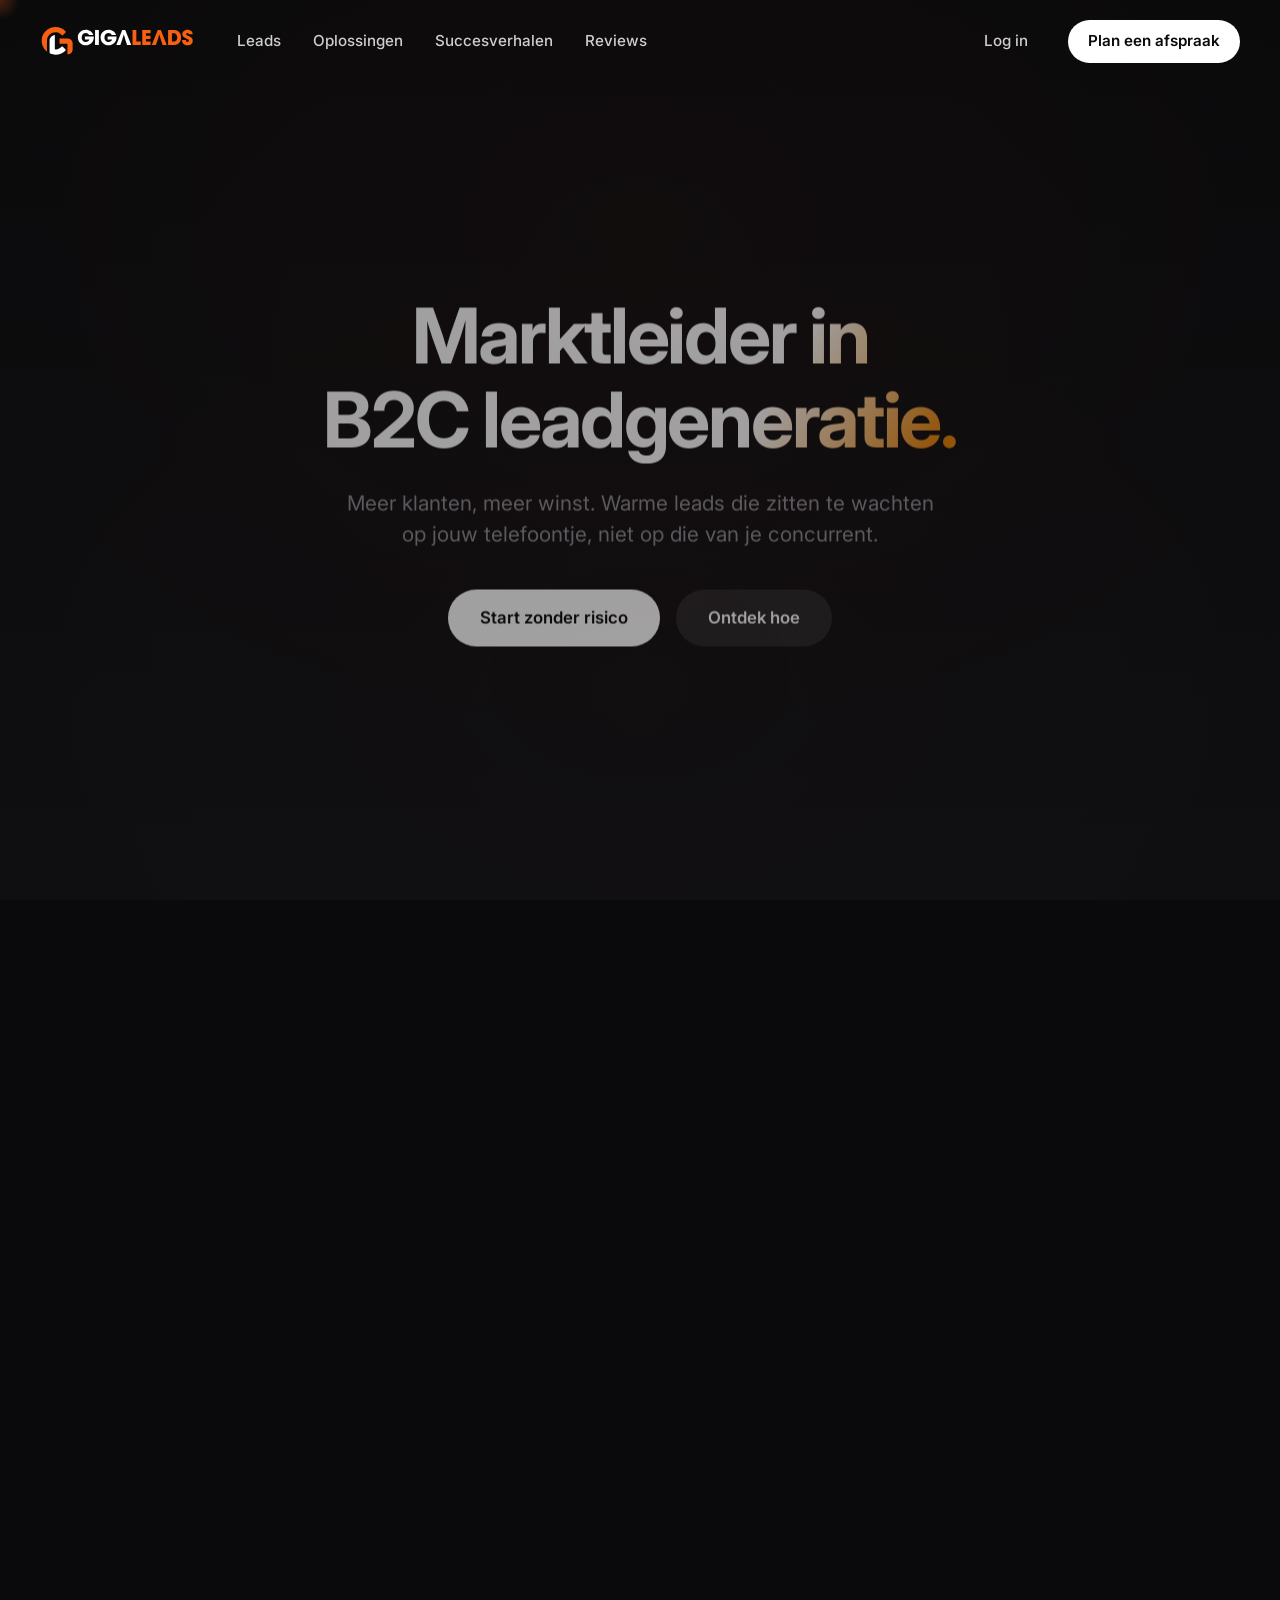
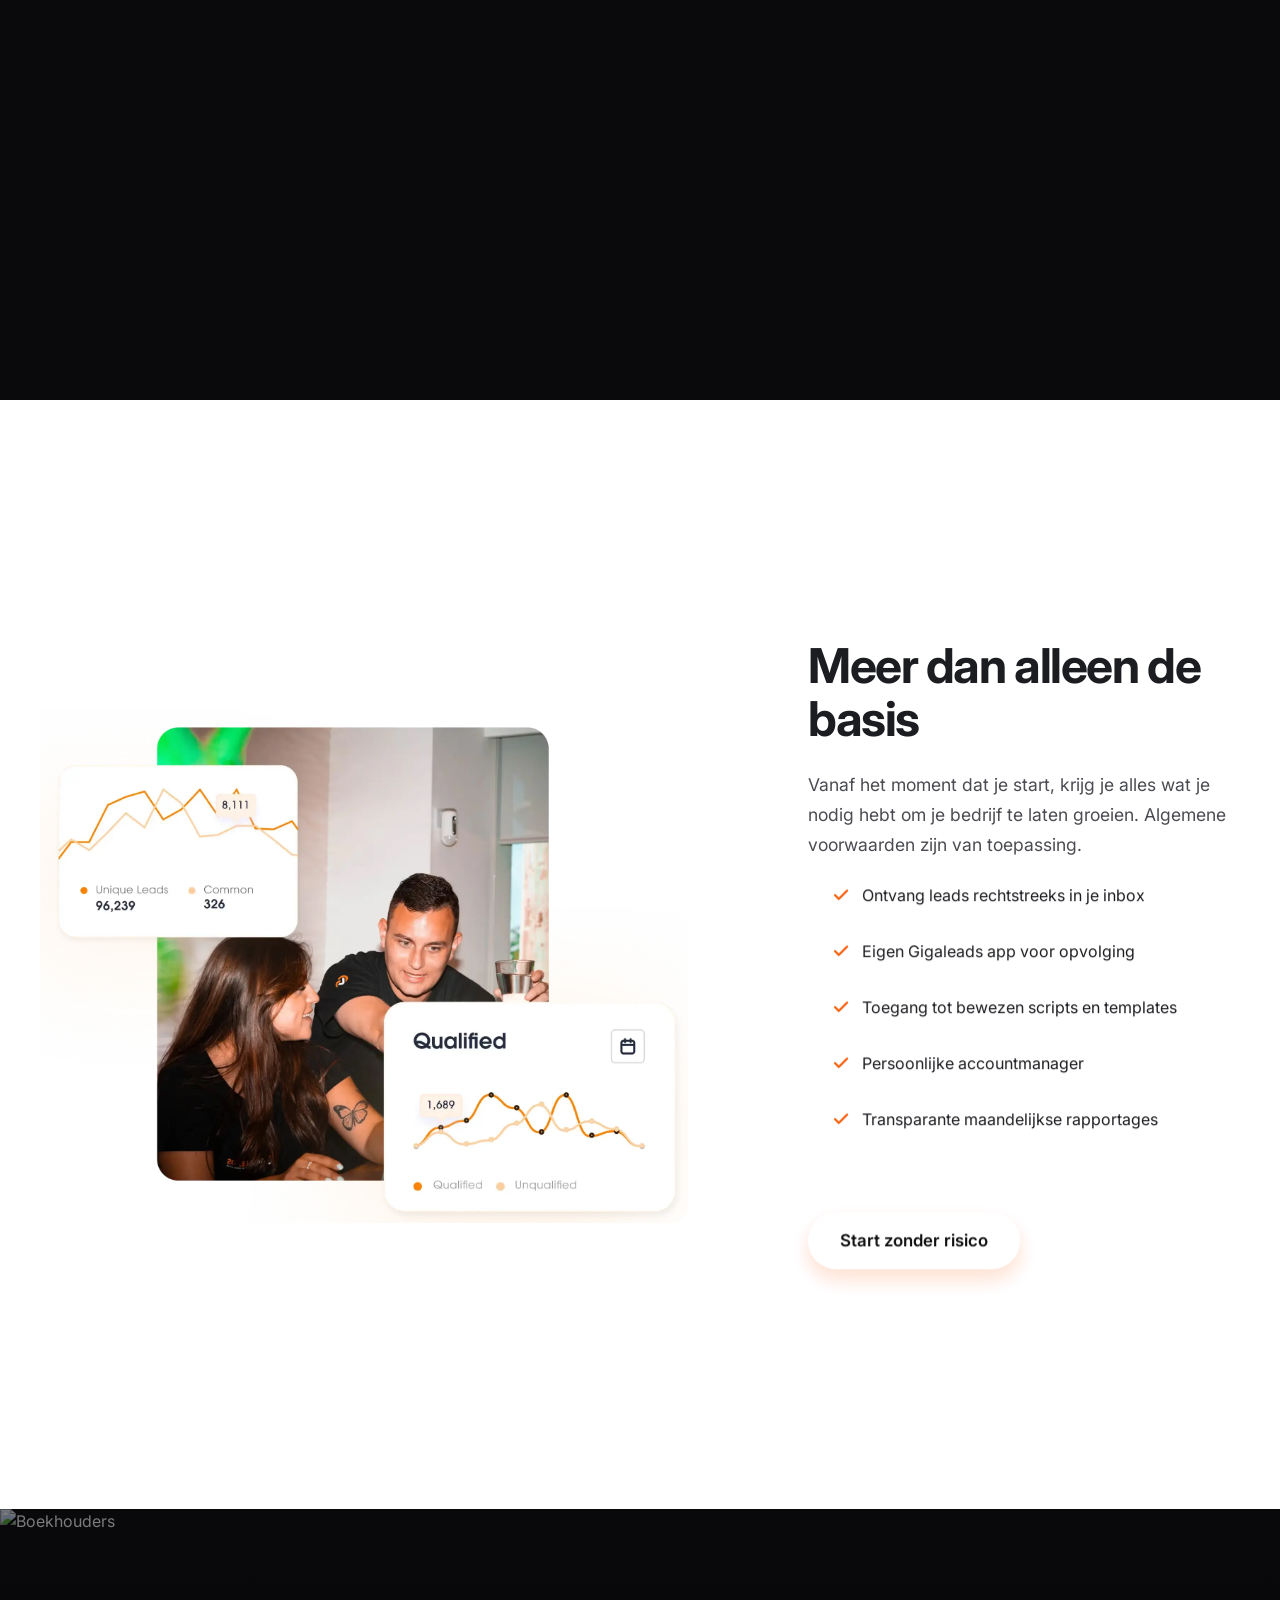
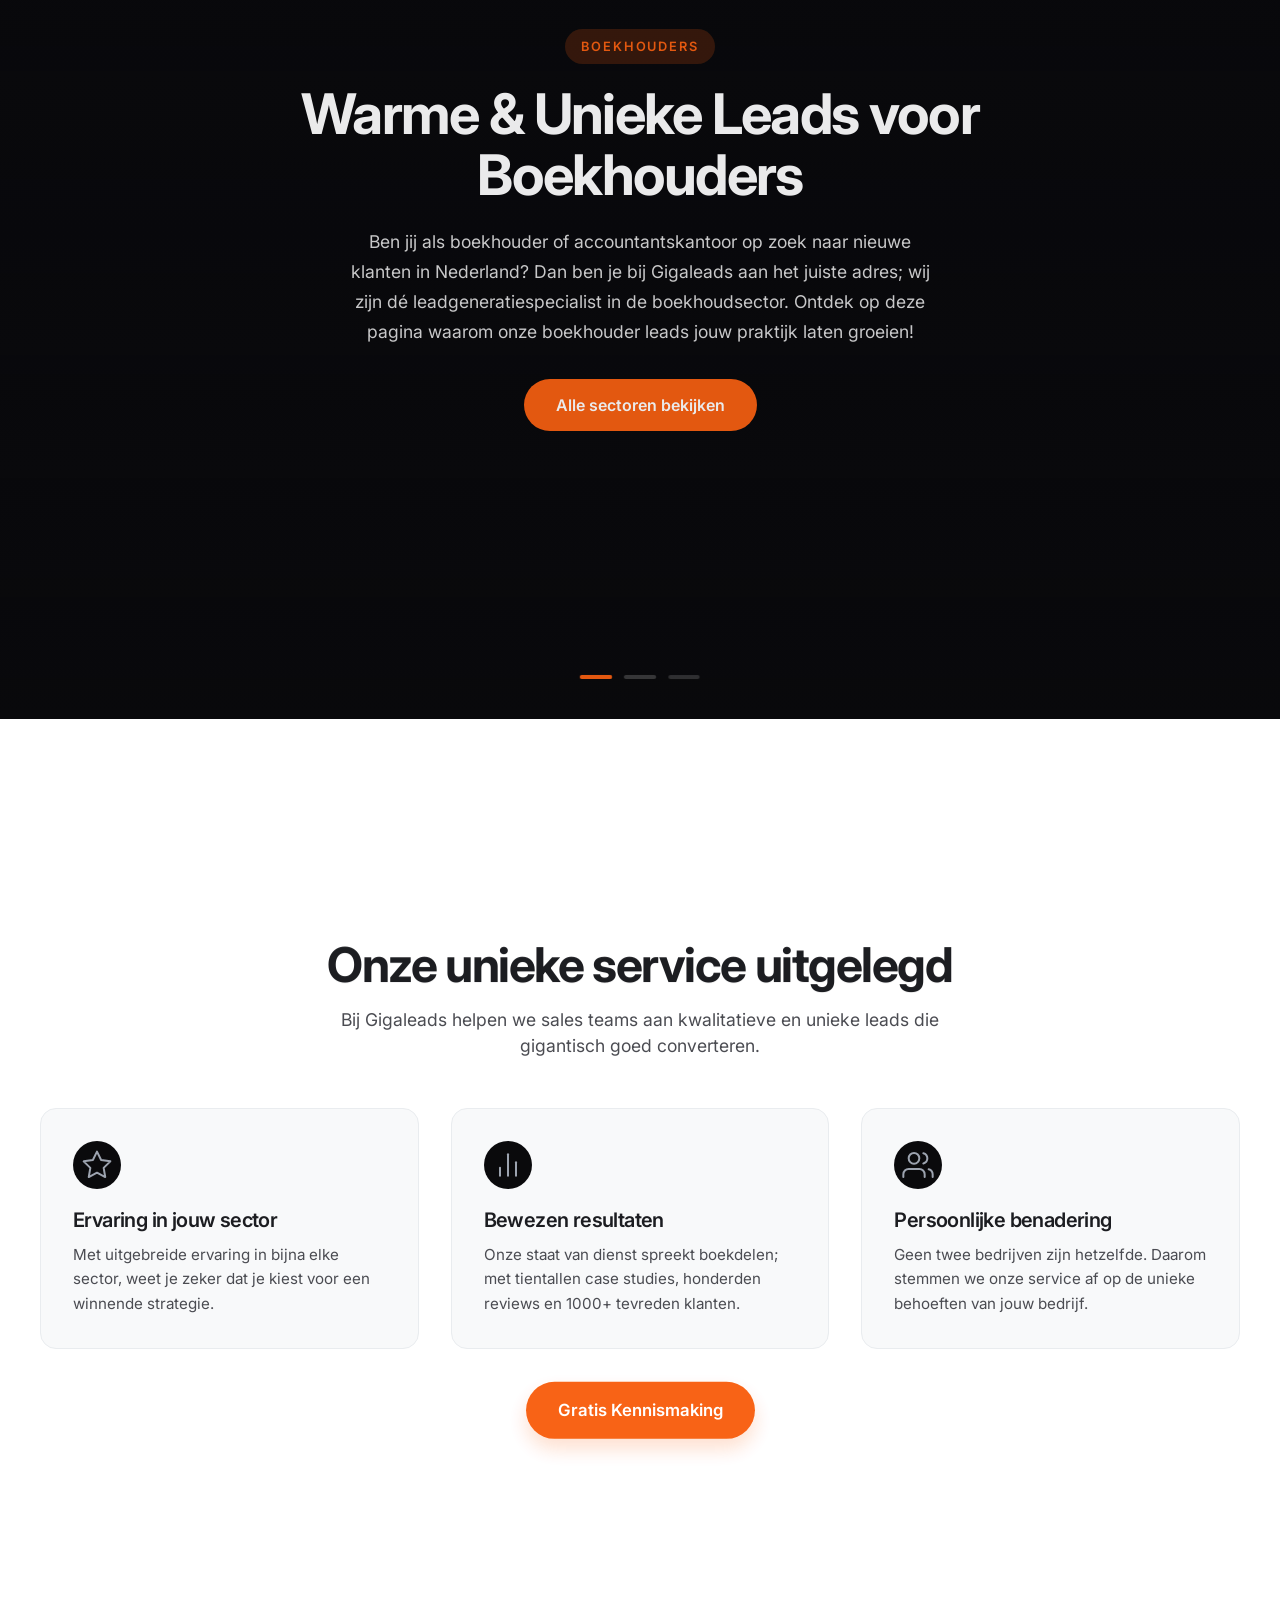
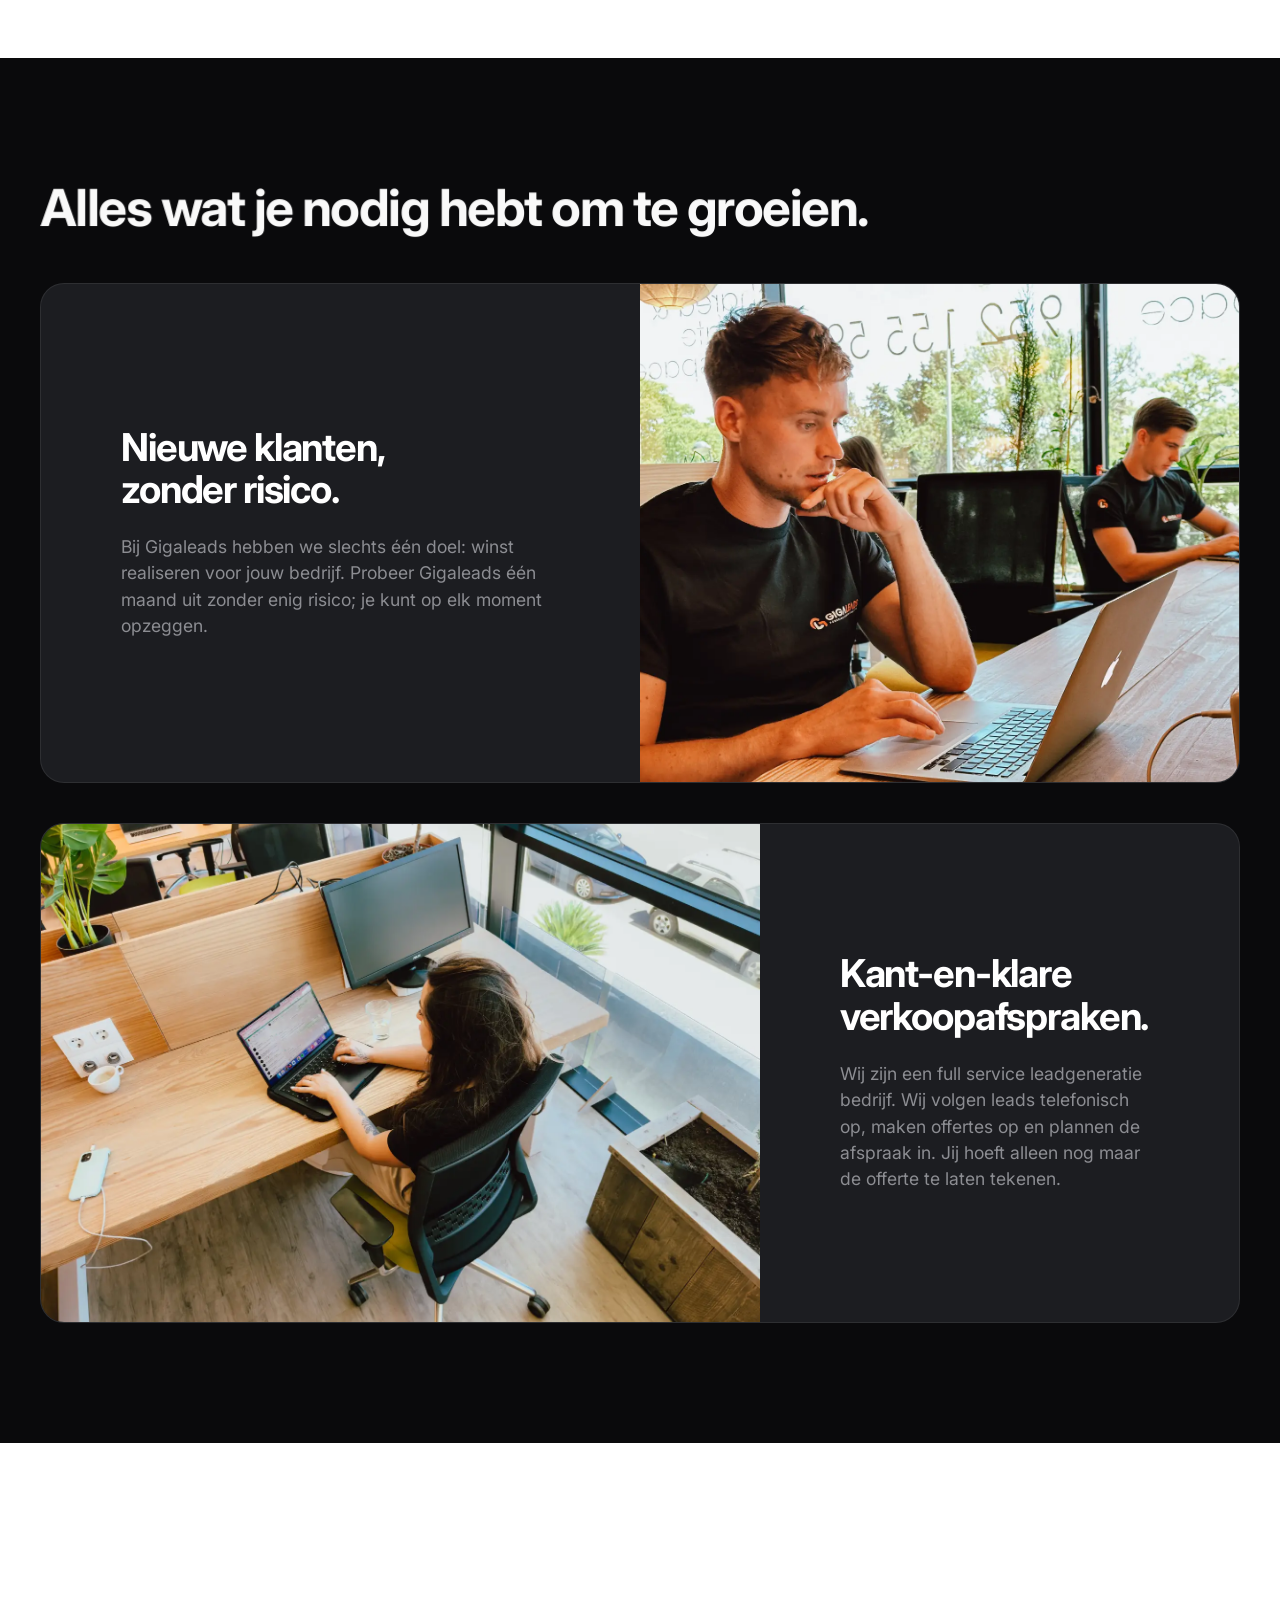
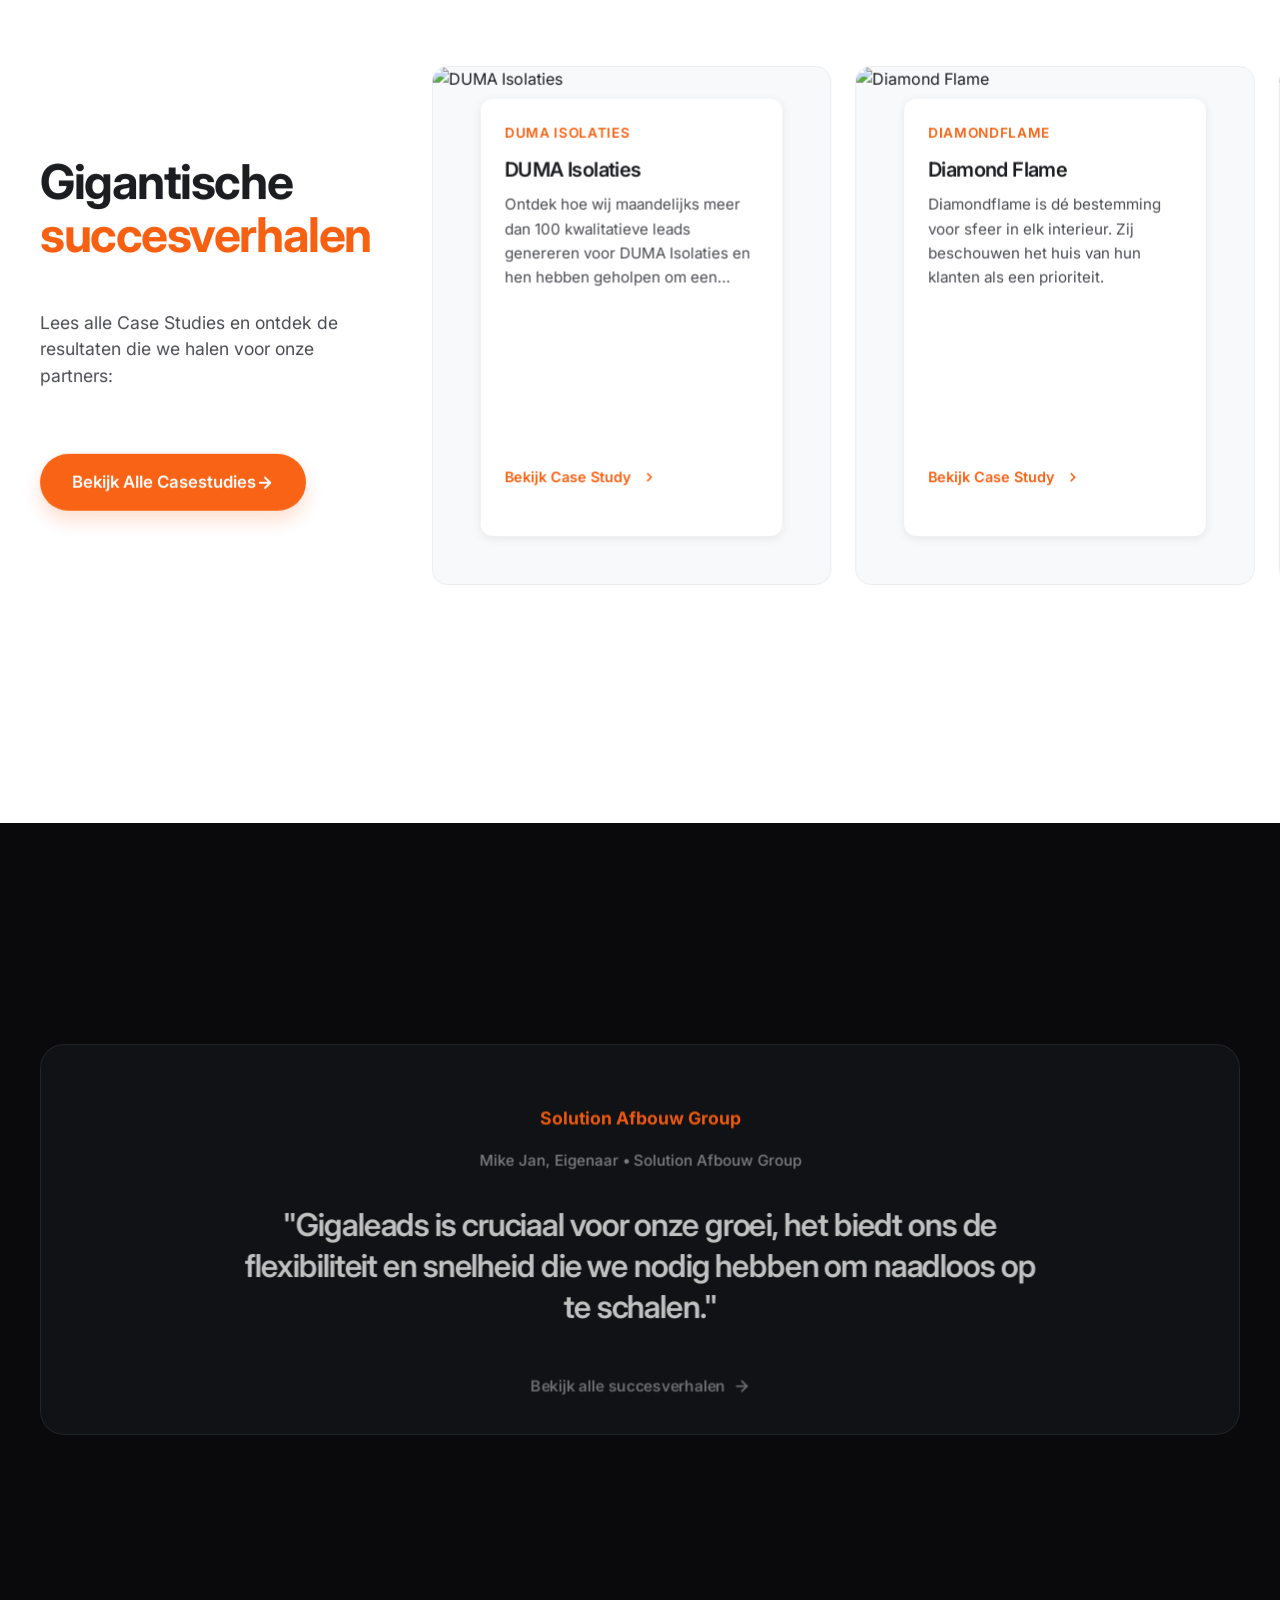
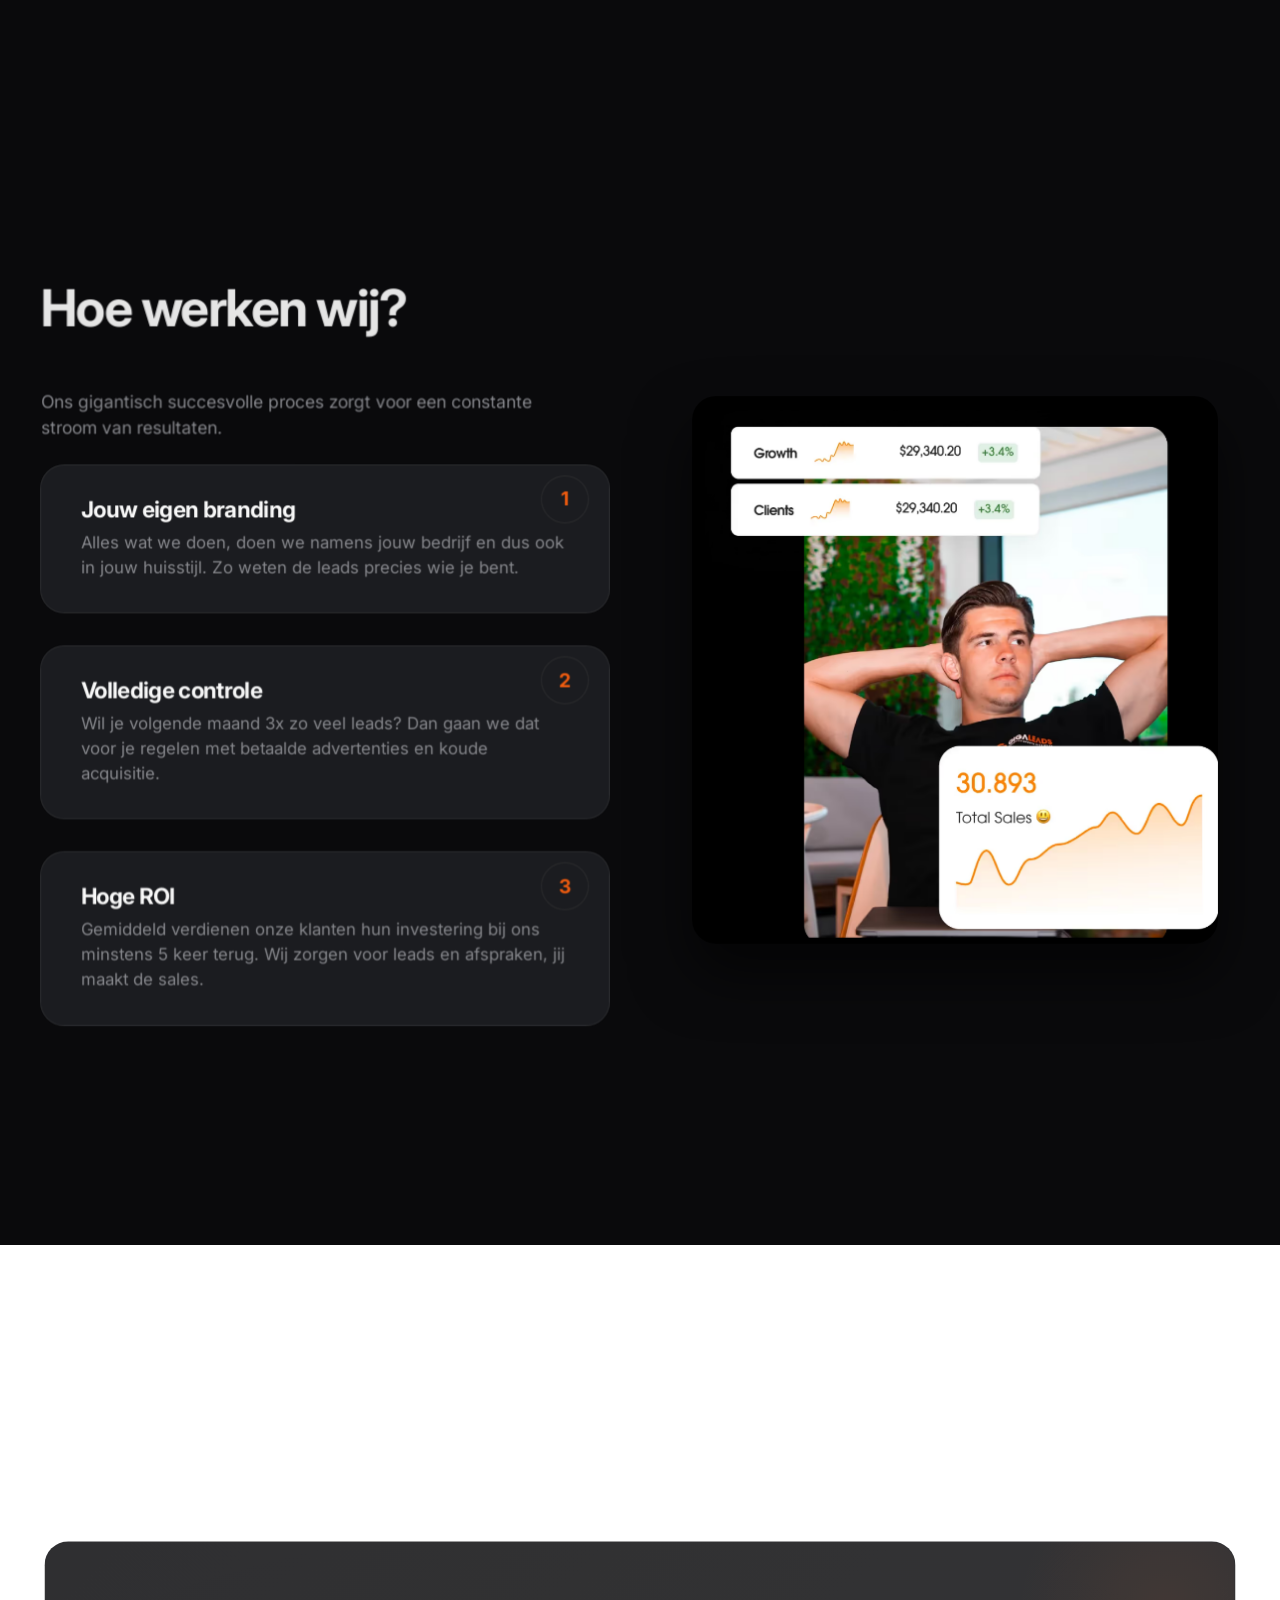
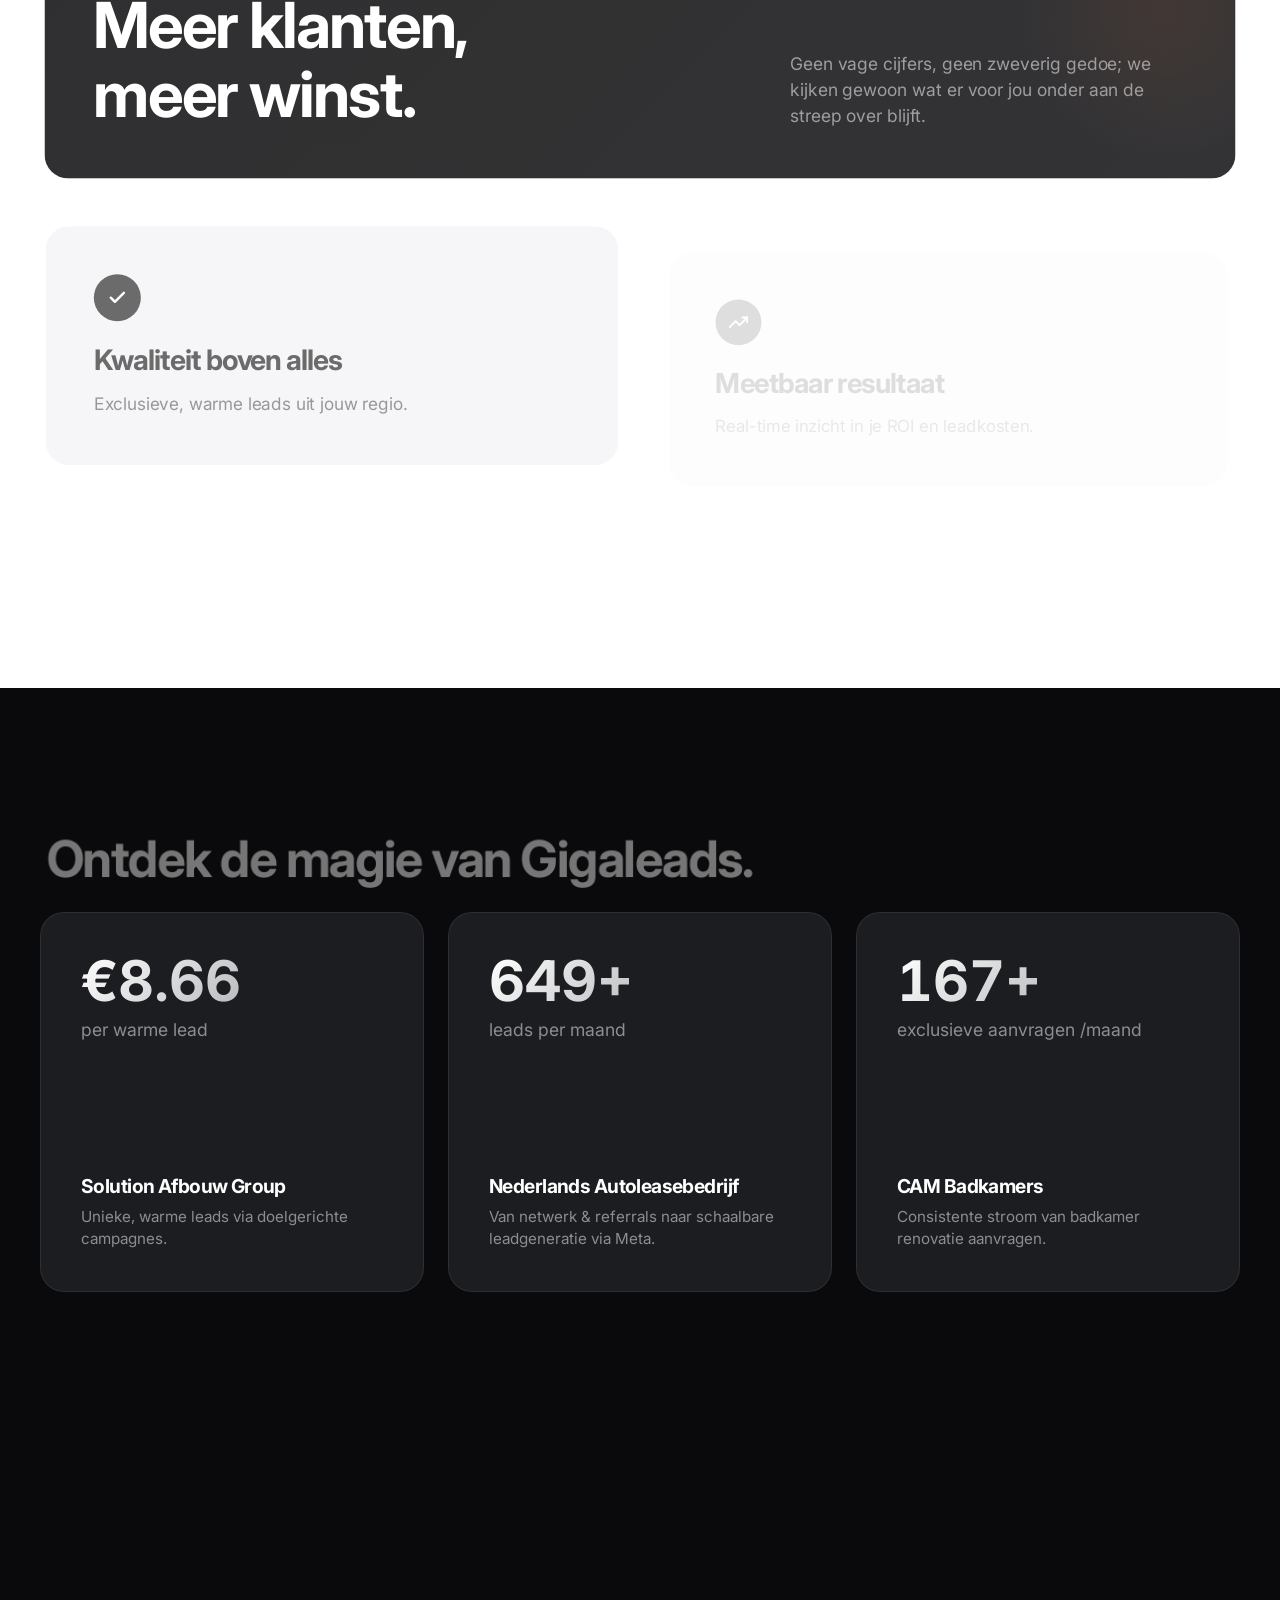
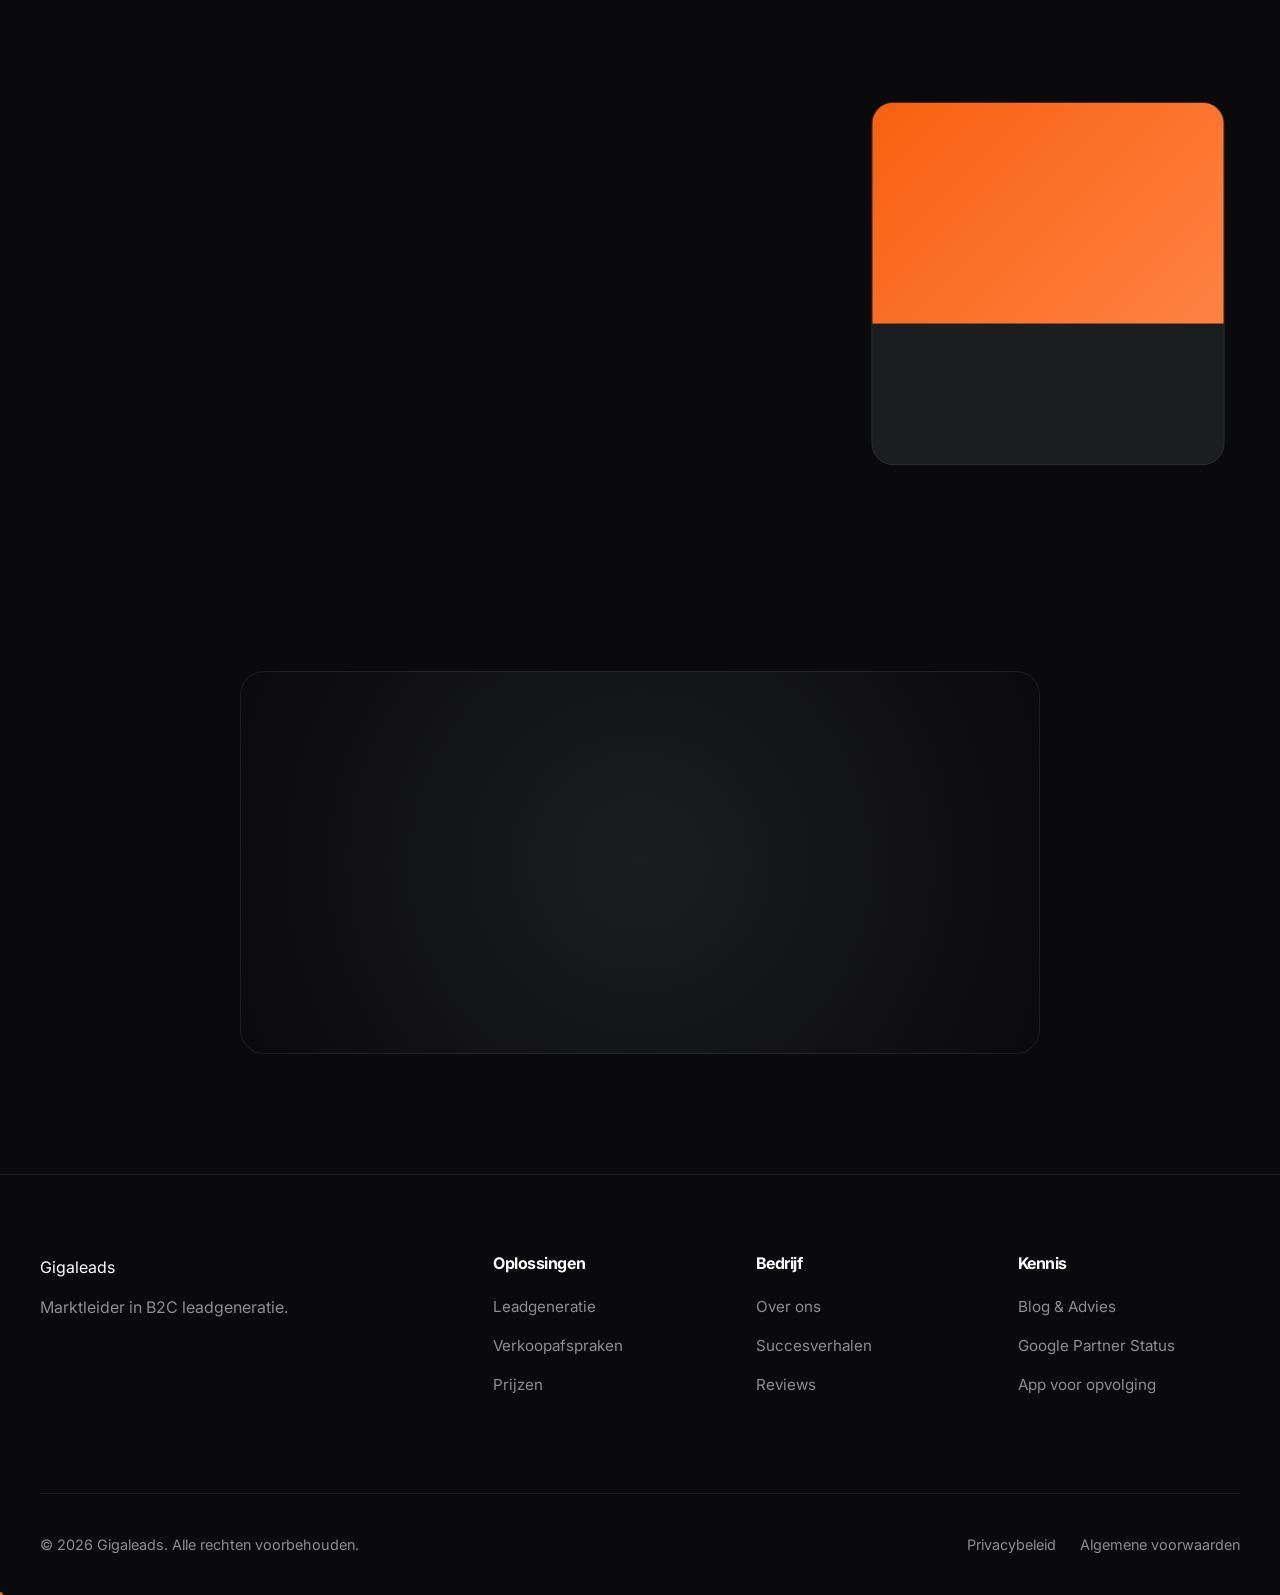
==== commit 62a6dc9b: "a" ====
--- a/index.html
+++ b/index.html
@@ -15,10 +15,10 @@
 
     <link rel="stylesheet" href="styles.css">
 
-    <!-- GSAP & ScrollTrigger -->
-    <script src="https://cdnjs.cloudflare.com/ajax/libs/gsap/3.12.5/gsap.min.js"></script>
-    <script src="https://cdnjs.cloudflare.com/ajax/libs/gsap/3.12.5/ScrollTrigger.min.js"></script>
-    <script src="https://cdnjs.cloudflare.com/ajax/libs/gsap/3.12.5/ScrollToPlugin.min.js"></script>
+    <!-- GSAP & ScrollTrigger (Local) -->
+    <script src="gsap.min.js"></script>
+    <script src="ScrollTrigger.min.js"></script>
+    <script src="ScrollToPlugin.min.js"></script>
 </head>
 
 <body>
@@ -89,7 +89,7 @@
         </div>
 
         <!-- Final Content (fades in on scroll) -->
-        <div class="hero-final-content">
+        <div class="hero-final-content" style="visibility: hidden; opacity: 0;">
             <div class="hero-section-header">
                 <h2 class="hero-animated-title">De alles-in-één<br>leadgeneratie partner</h2>
                 <p class="hero-animated-subtitle">Gegarandeerd rendement — met exclusieve warme leads, verkoopafspraken,
